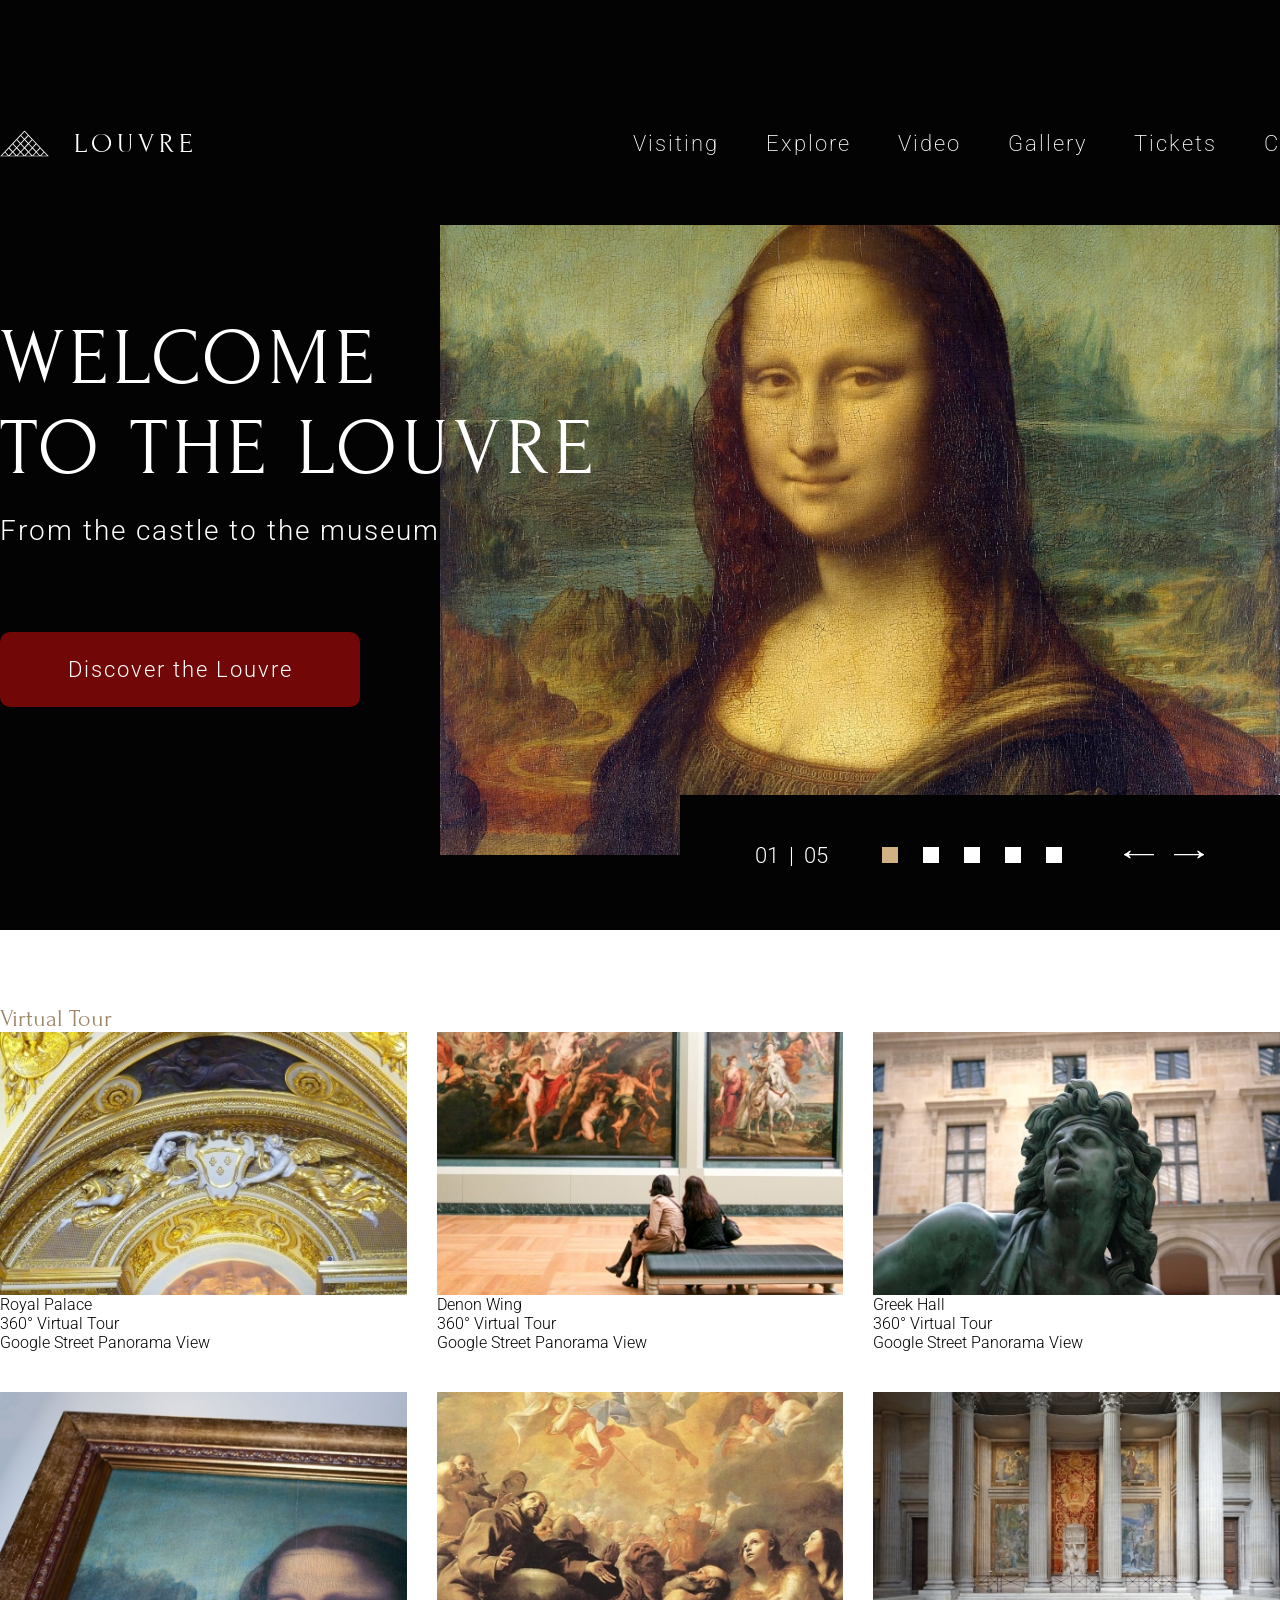
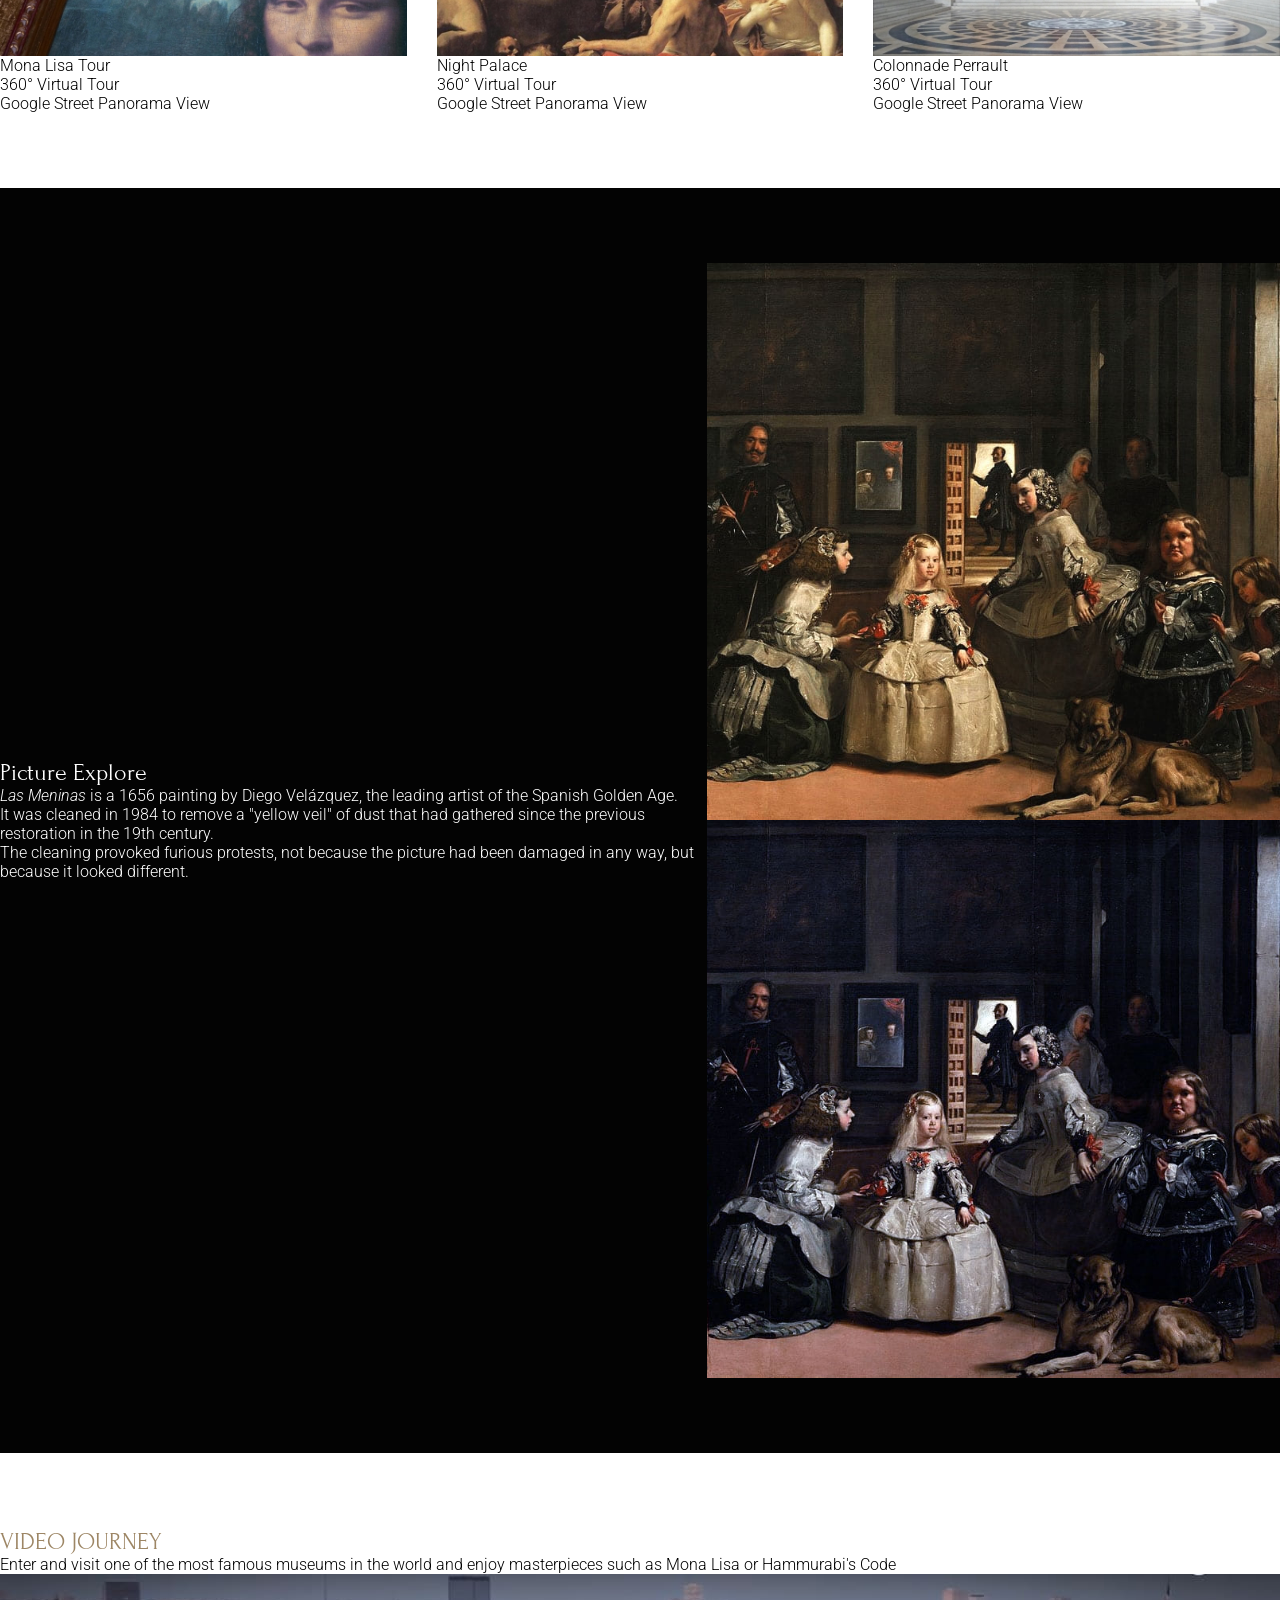
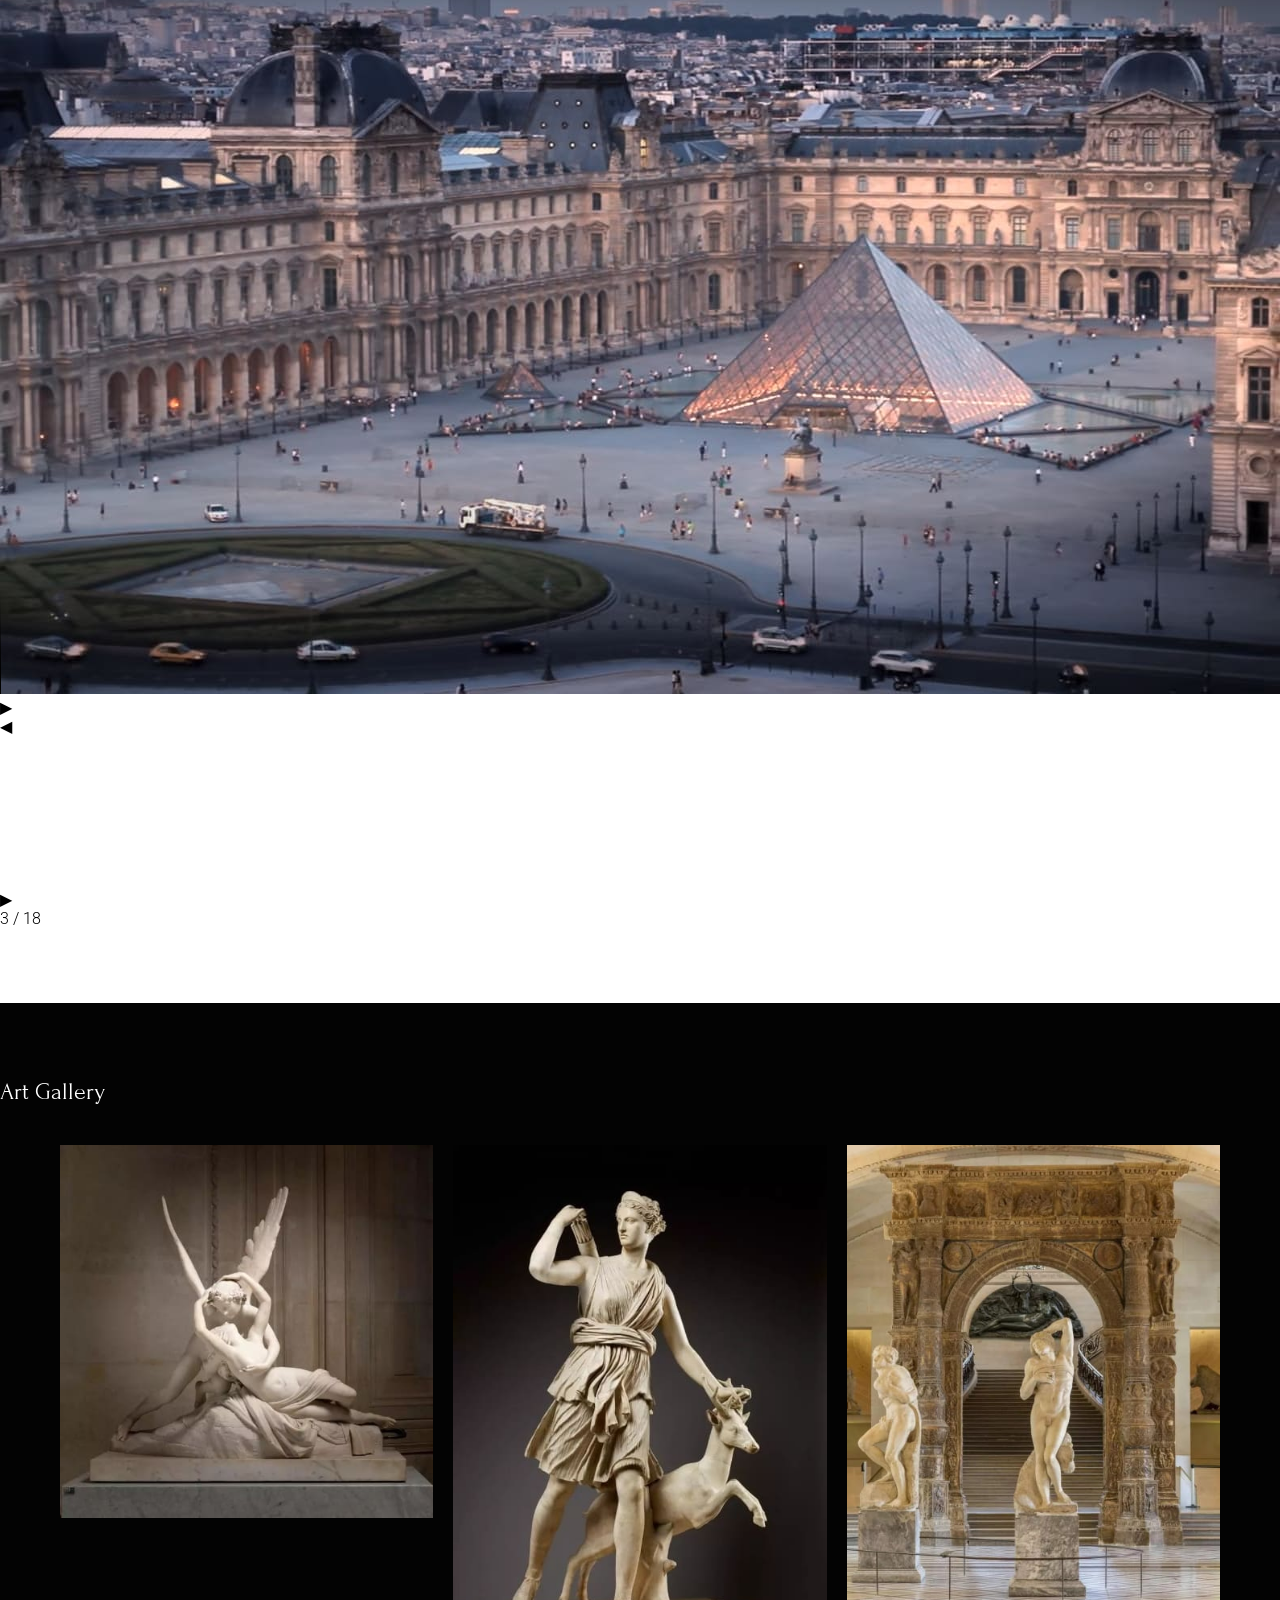
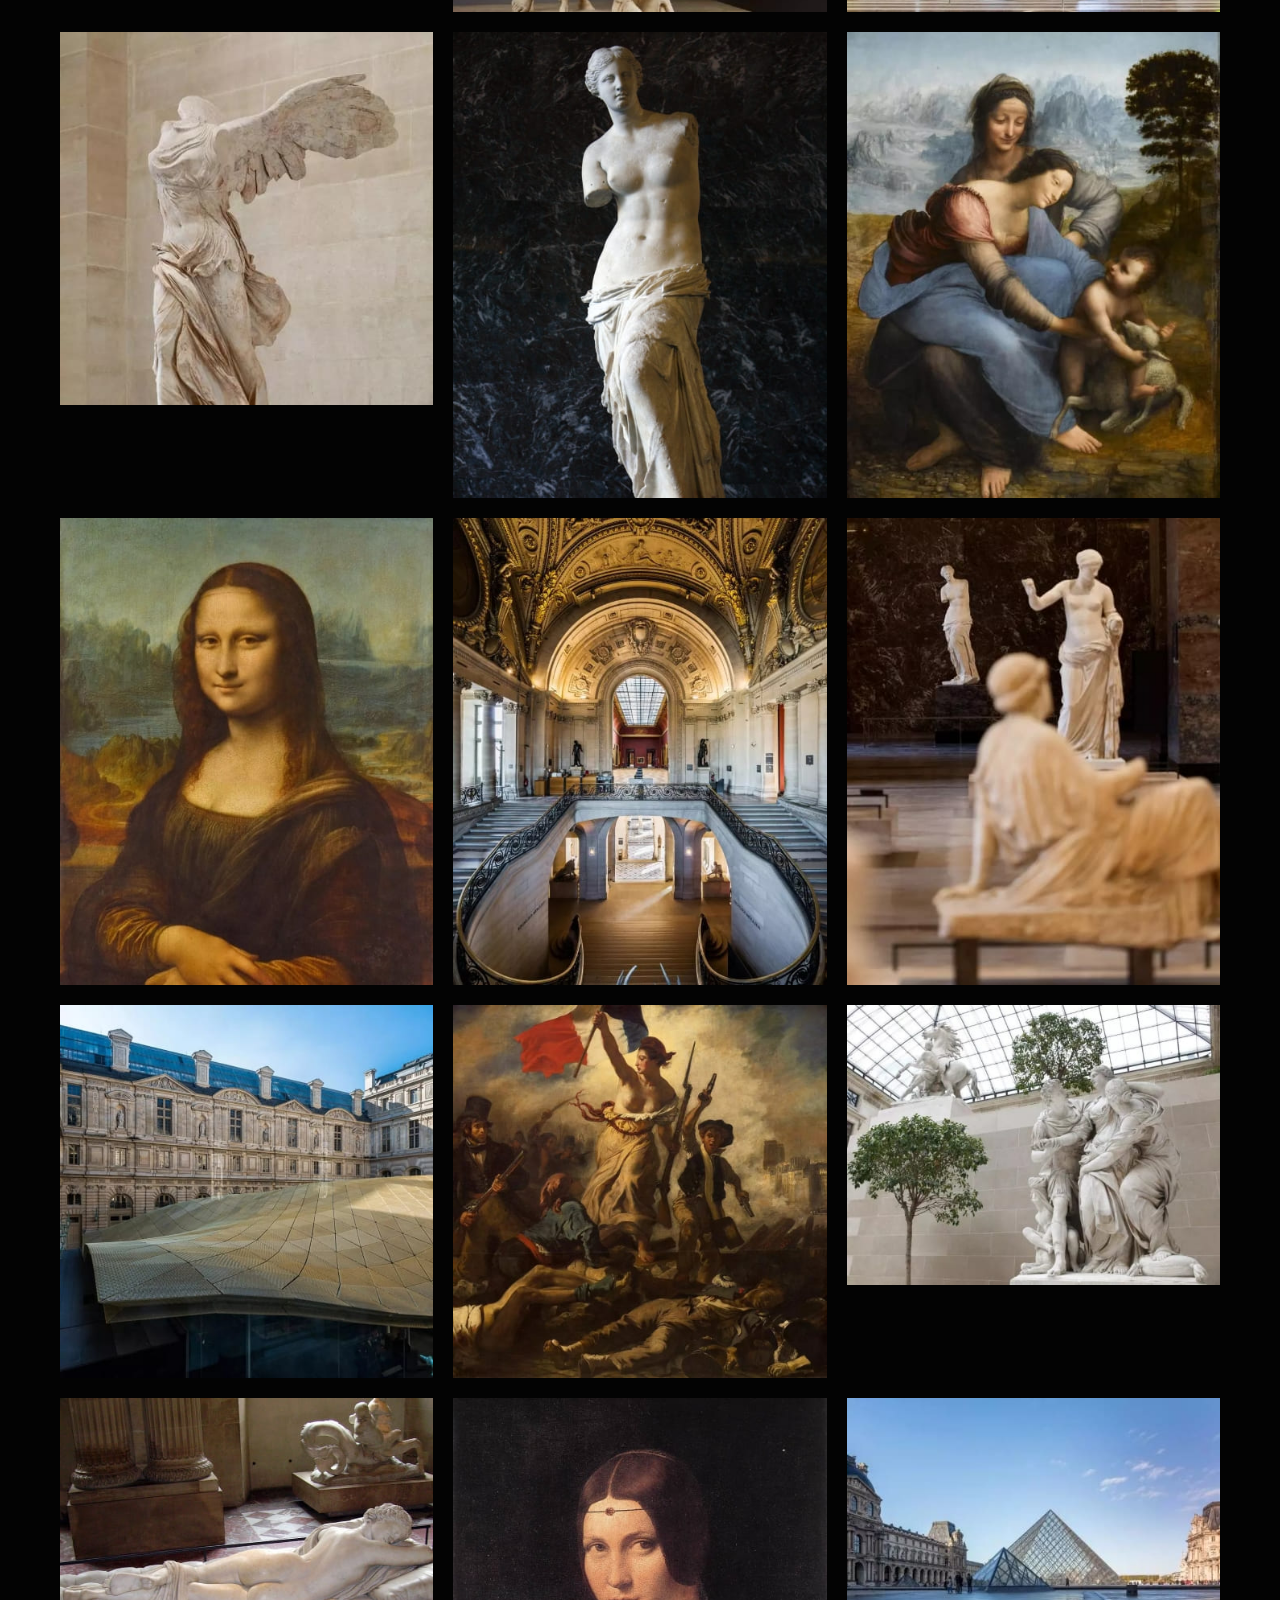
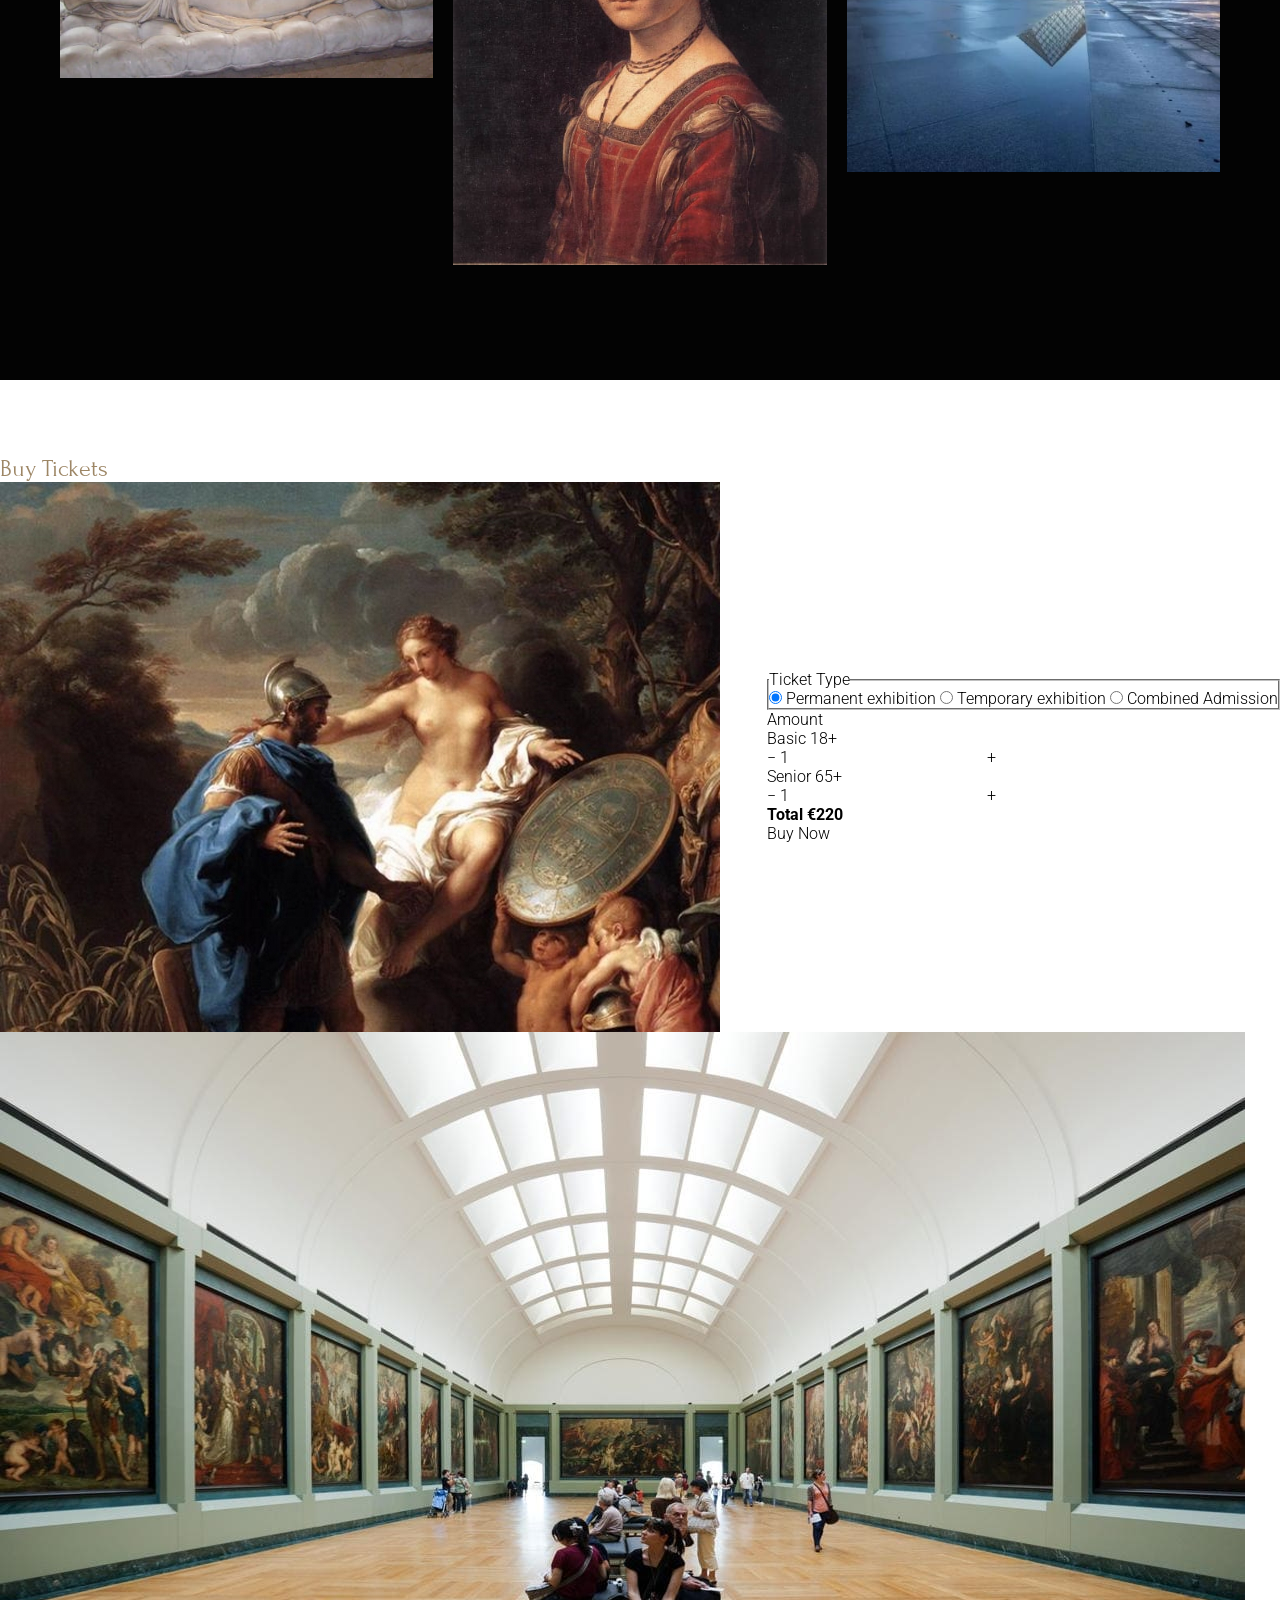
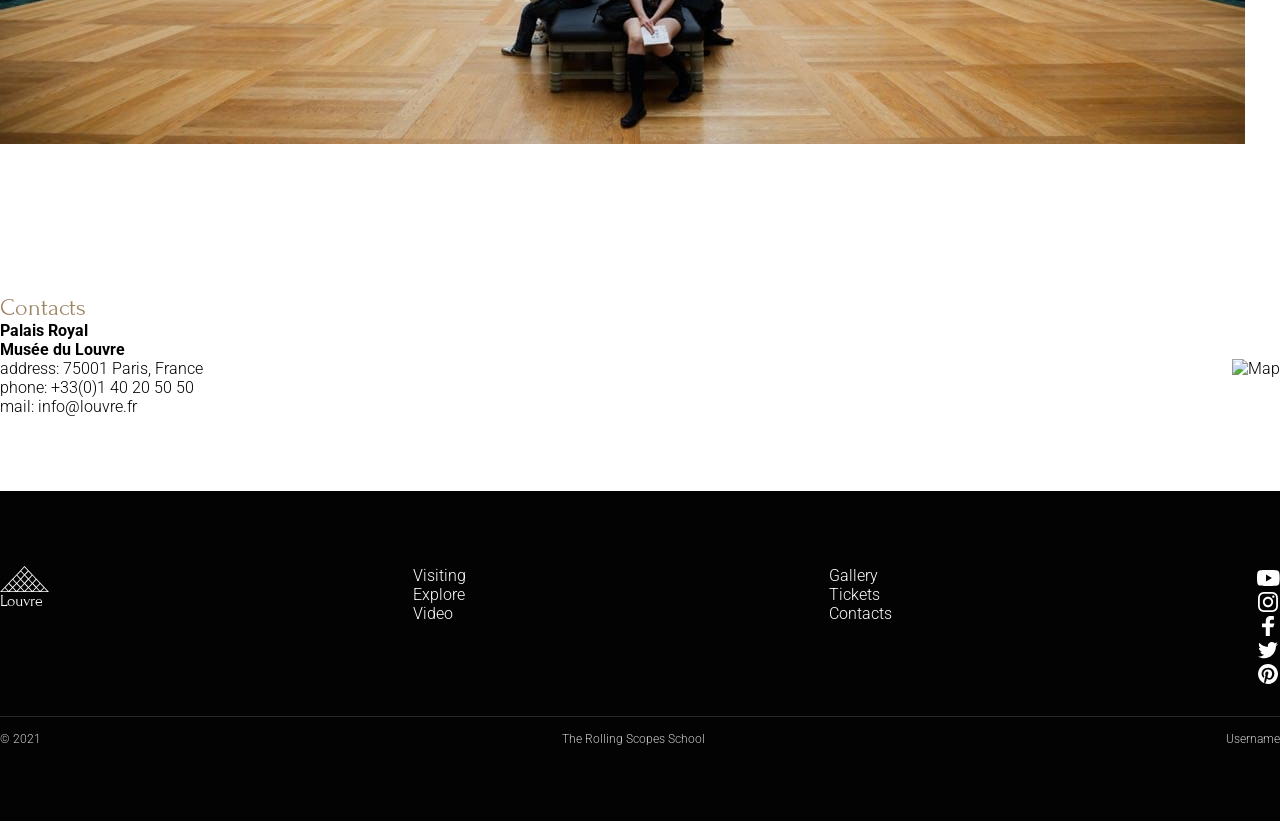
==== museum/index.html @ f1305a59 "feat: add perfect pixel improvement header and hero" ====
<!DOCTYPE html>
<html lang="en">

<head>
    <meta charset="UTF-8">
    <meta name="viewport" content="width=device-width, initial-scale=1.0">
    <title>Museum</title>
    <link rel="stylesheet" href="css/style.css">
    <link rel="icon" href="assets/img/favicon.ico">
    <link rel="preconnect" href="https://fonts.googleapis.com">
    <link rel="preconnect" href="https://fonts.gstatic.com" crossorigin>
    <link
        href="https://fonts.googleapis.com/css2?family=Forum&family=Roboto:ital,wght@0,100..900;1,100..900&display=swap"
        rel="stylesheet">
    <script src="index.js" defer></script>
</head>

<body>
    <header class="section header section--dark">
        <div class="container header__container">
            <a class="header__logo" href="#">
                <img src="assets/svg/Frame.svg" alt="Louvre logo" class="header__logo-svg">
                <h2 class="header__logo-title">Louvre</h2>
            </a>

            <nav class="header__nav">
                <ul class="header__nav-list">
                    <li class="header__nav-item">
                        <a href="#virtual-tour" class="header__nav-link">Visiting</a>
                    </li>
                    <li class="header__nav-item">
                        <a href="#picture-explore" class="header__nav-link">Explore</a>
                    </li>
                    <li class="header__nav-item">
                        <a href="#video-journey" class="header__nav-link">Video</a>
                    </li>
                    <li class="header__nav-item">
                        <a href="#art-gallery" class="header__nav-link">Gallery</a>
                    </li>
                    <li class="header__nav-item">
                        <a href="#buy-tickets" class="header__nav-link">Tickets</a>
                    </li>
                    <li class="header__nav-item">
                        <a href="#contacts" class="header__nav-link">Contacts</a>
                    </li>
                </ul>
            </nav>
        </div>
    </header>

    <main class="main">

        <!-- HERO -->
        <section class="section hero section--dark" id="hero">
            <div class="container hero__container">
                <div class="hero__right">
                    <h1 class="hero__right__title">Welcome <br> to the louvre</h1>
                    <p class="hero__right__subtitle">From the castle to the museum</p>
                    <a href="https://www.google.com/maps/@48.8618159,2.3366818..." class="hero__right__button"
                        target="_blank" rel="noopener noreferrer">
                        Discover the Louvre
                    </a>
                </div>

                <div class="hero__slider">
                    <div class="slider__track">
                        <img src="assets/img/welcome-slider/1.jpg" alt="slide 1" class="slide slide--active">
                        <img src="assets/img/welcome-slider/2.jpg" alt="slide 2" class="slide">
                        <img src="assets/img/welcome-slider/3.jpg" alt="slide 3" class="slide">
                        <img src="assets/img/welcome-slider/4.jpg" alt="slide 4" class="slide">
                        <img src="assets/img/welcome-slider/5.jpg" alt="slide 5" class="slide">
                    </div>

                    <div class="slider__pagination">
                        <div class="slider__pagination__counter">
                            <span class="slider__pagination__current">01</span>
                            <span class="slider__pagination__divider">|</span>
                            <span class="slider__pagination__total">05</span>
                        </div>

                        <div class="slider__pagination__dots">
                            <div class="slider__pagination__dot slider__pagination__dot--active"></div>
                            <div class="slider__pagination__dot"></div>
                            <div class="slider__pagination__dot"></div>
                            <div class="slider__pagination__dot"></div>
                            <div class="slider__pagination__dot"></div>
                        </div>

                        <div class="slider__pagination__arrows">
                            <button class="slider__pagination__arrow slider__pagination__arrow--prev">
                                <svg xmlns="http://www.w3.org/2000/svg" width="80" height="8" viewBox="0 0 80 8"
                                    fill="none">
                                    <path
                                        d="M5.72254 8C3.90173 6.31339 1.99422 5.08262 0 4.30769V3.69231C1.99422 2.89459 3.90173 1.66382 5.72254 0H7.23988C6.37283 1.4359 5.53468 2.52991 4.72543 3.28205H30V4.71795H4.72543C5.53468 5.47009 6.37283 6.5641 7.23988 8H5.72254Z"
                                        fill="currentColor" />
                                </svg>
                            </button>
                            <button class="slider__pagination__arrow slider__pagination__arrow--next">
                                <svg xmlns="http://www.w3.org/2000/svg" width="80" height="8" viewBox="0 0 80 8"
                                    fill="none">
                                    <path
                                        d="M74.2775 1.97284e-06C76.0983 1.68661 78.0058 2.91738 80 3.69231L80 4.30769C78.0058 5.10541 76.0983 6.33618 74.2775 8L72.7601 8C73.6272 6.5641 74.4653 5.47009 75.2746 4.71795L50 4.71795L50 3.28205L75.2746 3.28205C74.4653 2.52992 73.6272 1.4359 72.7601 1.86378e-06L74.2775 1.97284e-06Z"
                                        fill="currentColor" />
                                </svg>
                            </button>
                        </div>
                    </div>
                </div>
            </div>
        </section>


        <!-- VIRTUAL TOUR -->
        <section class="section virtual-tour" id="virtual-tour">
            <div class="container virtual-tour__container">
                <h2 class="virtual-tour__title">Virtual Tour</h2>
                <div class="virtual-tour__grid">

                    <a href="https://www.google.com/maps/@48.8606882,2.3356791,3a,90y,328.36h,87.55t/data=!3m7!1e1!3m5!1sAF1QipMZ9YgnArbwEIbTDANeSQYFu9gNqpW_2Sv8FBvY!2e10!3e12!7i4352!8i1815"
                        class="virtual-tour__link" target="_blank" rel="noopener noreferrer">
                        <div class="virtual-tour__item">
                            <img src="assets/img/virtual-tour/Royal-Palace.jpg" alt="Royal Palace"
                                class="virtual-tour__image" />
                            <p class="virtual-tour__caption">Royal Palace</p>
                            <span class="virtual-tour__underline"></span>
                            <p class="virtual-tour__type">360° Virtual Tour</p>
                            <p class="virtual-tour__source">Google Street Panorama View</p>
                        </div>
                    </a>

                    <a href="https://www.google.com/maps/@48.8563254,2.3352706,3a,75y,90t/data=!3m7!1e1!3m5!1sAF1QipNRj_CwP4coDMYdCHj6qHeBeJpI2VxU5BUsOX4F!2e10!3e12!7i11000!8i5500"
                        class="virtual-tour__link" target="_blank" rel="noopener noreferrer">
                        <div class="virtual-tour__item">
                            <img src="assets/img/virtual-tour/Denon-Wing.jpg" alt="Denon Wing"
                                class="virtual-tour__image" />
                            <p class="virtual-tour__caption">Denon Wing</p>
                            <span class="virtual-tour__underline"></span>
                            <p class="virtual-tour__type">360° Virtual Tour</p>
                            <p class="virtual-tour__source">Google Street Panorama View</p>
                        </div>
                    </a>

                    <a href="https://www.google.com/maps/@48.860183,2.3356156,3a,90y,177.69h,95.61t/data=!3m7!1e1!3m5!1sAF1QipP7uFZnTITRe-7AEVAgHAfqiCL-03gvBHcYWgF3!2e10!3e12!7i5472!8i2736"
                        class="virtual-tour__link" target="_blank" rel="noopener noreferrer">
                        <div class="virtual-tour__item">
                            <img src="assets/img/virtual-tour/Greek-hall.jpg" alt="Greek Hall"
                                class="virtual-tour__image" />
                            <p class="virtual-tour__caption">Greek Hall</p>
                            <span class="virtual-tour__underline"></span>
                            <p class="virtual-tour__type">360° Virtual Tour</p>
                            <p class="virtual-tour__source">Google Street Panorama View</p>
                        </div>
                    </a>

                    <a href="https://www.google.com/maps/@48.8598788,2.3355157,3a,82.2y,7.53h,94t/data=!3m7!1e1!3m5!1sAF1QipO1wkUUbyzpPjj-OR0mR5etZJT-xl-40XK8rDQ3!2e10!3e12!7i10240!8i5120"
                        class="virtual-tour__link" target="_blank" rel="noopener noreferrer">
                        <div class="virtual-tour__item">
                            <img src="assets/img/virtual-tour/Mona-Lisa-tour.jpg" alt="Mona Lisa Tour"
                                class="virtual-tour__image" />
                            <p class="virtual-tour__caption">Mona Lisa Tour</p>
                            <span class="virtual-tour__underline"></span>
                            <p class="virtual-tour__type">360° Virtual Tour</p>
                            <p class="virtual-tour__source">Google Street Panorama View</p>
                        </div>
                    </a>

                    <a href="https://www.google.com/maps/@48.8563254,2.3352706,3a,90y,21.26h,79.91t/data=!3m7!1e1!3m5!1sAF1QipPpGAowYatVyk3MMGnZAaQkYm2EUk-Dlca06SS5!2e10!3e12!7i11304!8i5652"
                        class="virtual-tour__link" target="_blank" rel="noopener noreferrer">
                        <div class="virtual-tour__item">
                            <img src="assets/img/virtual-tour/Night-Palace.jpg" alt="Night Palace"
                                class="virtual-tour__image" />
                            <p class="virtual-tour__caption">Night Palace</p>
                            <span class="virtual-tour__underline"></span>
                            <p class="virtual-tour__type">360° Virtual Tour</p>
                            <p class="virtual-tour__source">Google Street Panorama View</p>
                        </div>
                    </a>

                    <a href="https://www.google.com/maps/@48.8606882,2.3356791,3a,90y,328.36h,87.55t/data=!3m7!1e1!3m5!1sAF1QipMZ9YgnArbwEIbTDANeSQYFu9gNqpW_2Sv8FBvY!2e10!3e12!7i4352!8i1815"
                        class="virtual-tour__link" target="_blank" rel="noopener noreferrer">
                        <div class="virtual-tour__item">
                            <img src="assets/img/virtual-tour/Colonnade-Perrault.jpg" alt="Colonnade Perrault"
                                class="virtual-tour__image" />
                            <p class="virtual-tour__caption">Colonnade Perrault</p>
                            <span class="virtual-tour__underline"></span>
                            <p class="virtual-tour__type">360° Virtual Tour</p>
                            <p class="virtual-tour__source">Google Street Panorama View</p>
                        </div>
                    </a>

                </div>
            </div>
        </section>



        <!-- PICTURE EXPLORE -->
        <section class="section picture-explore section--dark" id="picture-explore">
            <div class="container picture-explore__container">
                <div class="picture-explore__content">
                    <h2 class="picture-explore__title">Picture Explore</h2>
                    <p class="picture-explore__text">
                        <em>Las Meninas</em> is a 1656 painting by Diego Velázquez, the leading artist of the Spanish
                        Golden
                        Age.
                    </p>
                    <p class="picture-explore__text">
                        It was cleaned in 1984 to remove a
                        <span class="picture-explore__highlight">"yellow veil"</span>
                        of dust that had gathered since the previous restoration in the 19th century.
                    </p>
                    <p class="picture-explore__text">
                        The cleaning provoked furious protests, not because the picture had been damaged in any way, but
                        because it looked different.
                    </p>
                </div>

                <div class="picture-explore__compare">
                    <div class="picture-explore__compare-container">
                        <img src="assets/img/explore-slider/before.jpg" alt="Before Restoration"
                            class="picture-explore__image">
                        <div class="picture-explore__overlay">
                            <img src="assets/img/explore-slider/after.jpg" alt="After Restoration"
                                class="picture-explore__image">
                        </div>
                        <div class="picture-explore__slider" id="slider"></div>
                    </div>
                </div>
            </div>
        </section>



        <!-- VIDEO JOURNEY -->
        <section class="section video-journey" id="video-journey">
            <div class="container">
                <div class="video-journey__header">
                    <h2 class="video-journey__title">VIDEO JOURNEY</h2>
                    <p class="video-journey__description">
                        Enter and visit one of the most famous museums in the world and enjoy masterpieces such as Mona
                        Lisa or Hammurabi's Code
                    </p>
                </div>

                <!-- big video -->
                <div class="video-journey__main-video">
                    <video class="video-journey__video" controls poster="assets/video/poster0.jpg">
                        <source src="assets/video/video0.mp4" type="video/mp4" />
                        Your browser does not support the video tag.
                    </video>
                    <button class="video-journey__play-button" aria-label="Play video">
                        ▶
                    </button>
                </div>

                <!-- slider YouTube-video -->
                <div class="video-journey__slider">
                    <button class="video-journey__arrow video-journey__arrow--prev"
                        aria-label="Previous video">&#9664;</button>

                    <ul class="video-journey__thumbnails">
                        <li class="video-journey__thumbnail active">
                            <iframe class="video-journey__iframe" src="https://www.youtube.com/embed/VIDEO_ID_1"
                                title="Video 1" frameborder="0"
                                allow="accelerometer; autoplay; clipboard-write; encrypted-media; gyroscope; picture-in-picture"
                                allowfullscreen>
                            </iframe>
                        </li>
                        <li class="video-journey__thumbnail">
                            <iframe class="video-journey__iframe" src="https://www.youtube.com/embed/VIDEO_ID_2"
                                title="Video 2" frameborder="0"
                                allow="accelerometer; autoplay; clipboard-write; encrypted-media; gyroscope; picture-in-picture"
                                allowfullscreen>
                            </iframe>
                        </li>
                        <li class="video-journey__thumbnail">
                            <iframe class="video-journey__iframe" src="https://www.youtube.com/embed/VIDEO_ID_3"
                                title="Video 3" frameborder="0"
                                allow="accelerometer; autoplay; clipboard-write; encrypted-media; gyroscope; picture-in-picture"
                                allowfullscreen>
                            </iframe>
                        </li>
                        <li class="video-journey__thumbnail">
                            <iframe class="video-journey__iframe" src="https://www.youtube.com/embed/VIDEO_ID_4"
                                title="Video 4" frameborder="0"
                                allow="accelerometer; autoplay; clipboard-write; encrypted-media; gyroscope; picture-in-picture"
                                allowfullscreen>
                            </iframe>
                        </li>
                    </ul>

                    <button class="video-journey__arrow video-journey__arrow--next"
                        aria-label="Next video">&#9654;</button>
                </div>

                <div class="video-journey__pagination">
                    <span class="video-journey__page-current">3</span> / <span
                        class="video-journey__page-total">18</span>
                </div>
            </div>
        </section>


        <!-- ART GALLERY -->
        <section class="section gallery section--dark" id="art-gallery">
            <div class="container">
                <h2 class="art-gallery__title">Art Gallery</h2>

                <div class="art-gallery__slider-wrapper">
                    <div class="art-gallery__grid">
                        <img src="assets/img/galery/galery1.jpg" alt="Art 1" class="art-gallery__image" />
                        <img src="assets/img/galery/galery2.jpg" alt="Art 2" class="art-gallery__image" />
                        <img src="assets/img/galery/galery3.jpg" alt="Art 3" class="art-gallery__image" />
                        <img src="assets/img/galery/galery4.jpg" alt="Art 4" class="art-gallery__image" />
                        <img src="assets/img/galery/galery5.jpg" alt="Art 5" class="art-gallery__image" />
                        <img src="assets/img/galery/galery6.jpg" alt="Art 6" class="art-gallery__image" />
                        <img src="assets/img/galery/galery7.jpg" alt="Art 7" class="art-gallery__image" />
                        <img src="assets/img/galery/galery8.jpg" alt="Art 8" class="art-gallery__image" />
                        <img src="assets/img/galery/galery9.jpg" alt="Art 9" class="art-gallery__image" />
                        <img src="assets/img/galery/galery10.jpg" alt="Art 10" class="art-gallery__image" />
                        <img src="assets/img/galery/galery11.jpg" alt="Art 11" class="art-gallery__image" />
                        <img src="assets/img/galery/galery12.jpg" alt="Art 12" class="art-gallery__image" />
                        <img src="assets/img/galery/galery13.jpg" alt="Art 13" class="art-gallery__image" />
                        <img src="assets/img/galery/galery14.jpg" alt="Art 14" class="art-gallery__image" />
                        <img src="assets/img/galery/galery15.jpg" alt="Art 15" class="art-gallery__image" />
                    </div>
                </div>
            </div>
        </section>


        <!-- BUY TICKETS -->
        <section class="section tickets" id="buy-tickets">
            <div class="container">
                <h2 class="tickets__title">Buy Tickets</h2>
                <div class="tickets__content">
                    <!-- right picture -->
                    <div class="tickets__image-wrapper">
                        <img src="assets/img/ticket.jpg" alt="Museum painting" class="tickets__image" />
                    </div>

                    <!-- ticket buy form -->
                    <form class="tickets__form">
                        <fieldset class="tickets__fieldset">
                            <legend class="tickets__fieldset-title">Ticket Type</legend>
                            <label class="tickets__radio-label">
                                <input type="radio" name="ticket-type" value="permanent" checked />
                                Permanent exhibition
                            </label>
                            <label class="tickets__radio-label">
                                <input type="radio" name="ticket-type" value="temporary" />
                                Temporary exhibition
                            </label>
                            <label class="tickets__radio-label">
                                <input type="radio" name="ticket-type" value="combined" />
                                Combined Admission
                            </label>
                        </fieldset>

                        <div class="tickets__form-group">
                            <span class="tickets__label-title">Amount</span>
                            <div class="tickets__amount-inputs">
                                <div class="tickets__amount-group">
                                    <label class="tickets__amount-label">Basic 18+</label>
                                    <div class="tickets__counter">
                                        <button type="button" class="tickets__counter-btn"
                                            aria-label="Decrease">−</button>
                                        <input type="number" class="tickets__input" min="0" value="1" />
                                        <button type="button" class="tickets__counter-btn"
                                            aria-label="Increase">+</button>
                                    </div>
                                </div>
                                <div class="tickets__amount-group">
                                    <label class="tickets__amount-label">Senior 65+</label>
                                    <div class="tickets__counter">
                                        <button type="button" class="tickets__counter-btn"
                                            aria-label="Decrease">−</button>
                                        <input type="number" class="tickets__input" min="0" value="1" />
                                        <button type="button" class="tickets__counter-btn"
                                            aria-label="Increase">+</button>
                                    </div>
                                </div>
                            </div>
                        </div>

                        <p class="tickets__total"><strong>Total €220</strong></p>

                        <button type="submit" class="tickets__submit">Buy Now</button>
                    </form>
                </div>

                <!-- picture gallery hall -->
                <div class="tickets__gallery-hall">
                    <img src="assets/img/parallax.jpg" alt="Gallery corridor" class="tickets__corridor-image" />
                </div>
            </div>
        </section>


        <!-- CONTACTS -->
        <section class="section contacts" id="contacts">
            <div class="container">
                <h2 class="contacts__title">Contacts</h2>

                <div class="contacts__content">
                    <div class="contacts__info">
                        <p class="contacts__text">
                            <strong>Palais Royal<br />
                                Musée du Louvre</strong><br />
                            address: 75001 Paris, France<br />
                            phone: +33(0)1 40 20 50 50<br />
                            mail: <a href="mailto:info@louvre.fr" class="contacts__email">info@louvre.fr</a>
                        </p>
                    </div>

                    <div class="contacts__map-wrapper">
                        <img src="assets/img/map.jpg" alt="Map" class="contacts__map" />
                    </div>
                </div>
            </div>
        </section>

    </main>

    <!-- FOOTER -->
    <footer class="section footer section--dark">
        <div class="container">
            <div class="footer__top">

                <!-- logo -->
                <a class="footer__logo" href="#hero">
                    <img src="assets/svg/Frame.svg" alt="Louvre logo" class="header__logo-svg">
                    <h4 class="footer__logo-title">Louvre</h4>
                </a>
                <nav class="footer__nav-one">
                    <!-- Left: 1 navigation column -->
                    <ul class="footer__menu">
                        <li class="footer__item"><a href="#virtual-tour" class="footer__link">Visiting</a></li>
                        <li class="footer__item"><a href="#picture-explore" class="footer__link">Explore</a></li>
                        <li class="footer__item"><a href="#video-journey" class="footer__link">Video</a></li>
                    </ul>
                </nav>

                <!-- Center: 2 navigation column-->
                <nav class="footer__nav-two">
                    <ul class="footer__menu">
                        <li class="footer__item"><a href="#art-gallery" class="footer__link">Gallery</a></li>
                        <li class="footer__item"><a href="#buy-tickets" class="footer__link">Tickets</a></li>
                        <li class="footer__item"><a href="#contacts" class="footer__link">Contacts</a></li>
                    </ul>
                </nav>

                <!-- Right: social media icons -->
                <div class="footer__social-media-icons">
                    <ul>
                        <li><a href="#" class="footer__social" aria-label="YouTube"><img src="assets/svg/Youtube.svg"
                                    alt="YouTube" /></a></li>
                        <li><a href="#" class="footer__social" aria-label="Instagram"><img
                                    src="assets/svg/Instagram.svg" alt="Instagram" /></a></li>
                        <li><a href="#" class="footer__social" aria-label="Facebook"><img src="assets/svg/Facebook.svg"
                                    alt="Facebook" /></a></li>
                        <li><a href="#" class="footer__social" aria-label="Twitter"><img src="assets/svg/Twitter.svg"
                                    alt="Twitter" /></a></li>
                        <li><a href="#" class="footer__social" aria-label="Pinterest"><img
                                    src="assets/svg/Pinterest.svg" alt="Pinterest" /></a></li>
                    </ul>
                </div>
            </div>

            <!-- Bottom line rsschool -->
            <div class="footer__bottom">
                <p class="footer__copy">&copy; 2021</p>
                <p class="footer__school">The Rolling Scopes School</p>
                <p class="footer__username">Username</p>
            </div>
        </div>
    </footer>


</body>

</html>
---- museum/css/style.css ----
*,
*::before,
*::after {
  margin: 0;
  padding: 0;
  box-sizing: border-box;
}

ul,
ol {
  list-style: none;
}

a {
  text-decoration: none;
  color: inherit;
}

button,
input,
textarea,
select {
  font: inherit;
  background: none;
  border: none;
  outline: none;
}

html {
  scroll-behavior: smooth;
  width: 100%;
}

body {
  width: 100%;
  font-family: "Roboto", sans-serif;
  font-style: normal;
  line-height: normal;
  letter-spacing: normal;
  font-weight: 300;
}

h1,
h2,
h3,
h4,
h5,
h6 {
  font-weight: 400;
  font-family: "Forum", serif;
  color: #9D8665;
}

.section--dark h1,
.section--dark h2,
.section--dark h3,
.section--dark h4,
.section--dark h5,
.section--dark h6 {
  color: #FFF;
}

.section {
  padding-top: 75px;
  padding-bottom: 75px;
}

.section--dark {
  background: #030303;
  color: #FFF;
}

.container {
  max-width: 1440px;
  margin: 0 auto;
  width: 100%;
}

img {
  max-width: 100%;
  display: block;
  height: auto;
}

.header {
  max-height: 150px;
  height: auto;
  top: 0;
  width: 100%;
  z-index: 1000;
}
.header__container {
  display: flex;
  gap: 490px;
  align-items: center;
  padding-top: 40px;
}

.header__logo {
  display: flex;
  gap: 25px;
}
.header__logo-title {
  font-weight: 400;
  font-size: 28px;
  text-transform: uppercase;
  letter-spacing: 5px;
}

.header__nav {
  max-width: 720px;
}
.header__nav-list {
  display: flex;
  justify-content: center;
  align-items: center;
  gap: 15px;
}
.header__nav-item {
  padding: 1rem;
  font-weight: 200;
  font-size: 22px;
  letter-spacing: 2px;
  position: relative;
}
.header__nav-item.active::after {
  content: "";
  position: absolute;
  bottom: -4px;
  left: 0;
  width: 100%;
  height: 2px;
  background: white;
}

.burger {
  display: none;
  flex-direction: column;
  gap: 5px;
  background: none;
  border: none;
  cursor: pointer;
}

.burger span {
  width: 25px;
  height: 3px;
  background: white;
}

@media (max-width: 768px) {
  .nav {
    position: absolute;
    top: 100%;
    right: 0;
    background: #000;
    width: 200px;
    display: none;
    flex-direction: column;
  }
  .nav.open {
    display: flex;
  }
  .nav__list {
    flex-direction: column;
    padding: 20px;
    gap: 15px;
  }
  .burger {
    display: flex;
  }
}
.hero__container {
  display: flex;
  width: 100%;
  align-items: center;
}

.hero__right {
  position: relative;
  z-index: 10;
  display: flex;
  flex-direction: column;
  gap: 30px;
}
.hero__right .hero__right__title {
  white-space: nowrap;
  position: absolute;
  top: -60px;
  font-size: 80px;
  line-height: 90px;
  letter-spacing: 5px;
  text-transform: uppercase;
}
.hero__right .hero__right__subtitle {
  white-space: nowrap;
  margin-top: 140px;
  font-size: 28px;
  letter-spacing: 2px;
}
.hero__right .hero__right__button {
  margin-top: 55px;
  text-align: center;
  font-size: 22px;
  letter-spacing: 2px;
  padding: 25px 40px;
  max-width: 360px;
  width: auto;
  border-radius: 10px;
  cursor: pointer;
  transition: background 0.3s ease;
  white-space: nowrap;
  background-color: #710707;
}
.hero__right .hero__right__button:hover {
  background-color: #5a0909;
}

.hero__slider {
  position: relative;
  width: 100%;
  height: auto;
  max-width: 1000px;
}

.slider__track {
  display: flex;
  transition: transform 0.3s ease-in-out;
}
.slider__track .slide img {
  object-fit: cover;
  width: 100%;
}
.slider__track .slide {
  display: none;
}
.slider__track .slide--active {
  display: block;
}

.slider__pagination {
  z-index: 100;
  display: flex;
  align-items: center;
  gap: 9%;
  position: absolute;
  right: 0%;
  bottom: 0%;
  transform: translateY(50%);
  background: #030303;
  width: 600px;
  height: 120px;
}

.slider__pagination__counter {
  margin-left: 75px;
  font-size: 22px;
  display: flex;
  gap: 10px;
}

.slider__pagination__dots {
  display: flex;
  justify-content: center;
  gap: 25px;
}
.slider__pagination__dots .slider__pagination__dot {
  width: 16px;
  height: 16px;
  background-color: #fff;
  cursor: pointer;
}
.slider__pagination__dots .slider__pagination__dot--active {
  width: 16px;
  height: 16px;
  background-color: #D2B183;
}

.slider__pagination__arrows {
  display: flex;
  justify-content: space-around;
  gap: 3px;
  position: relative;
  left: 8%;
}
.slider__pagination__arrows .slider__pagination__arrow {
  position: absolute;
  bottom: 0%;
  transform: translateX(0%);
  transform: translateY(40%);
  color: white;
  background: transparent;
  border: none;
  cursor: pointer;
  transition: color 0.3s ease;
}
.slider__pagination__arrows .slider__pagination__arrow:hover {
  color: #D2B183;
}

.virtual-tour__grid {
  display: grid;
  grid-template-columns: repeat(3, 1fr);
  gap: 40px 30px;
}

.picture-explore__container {
  display: flex;
  justify-content: space-between;
  align-items: center;
}

.video-journey__thumbnails {
  display: grid;
  grid-template-columns: repeat(auto-fit, minmax(300px, 1fr));
  gap: 1rem;
  justify-content: center;
}

.art-gallery__grid {
  display: grid;
  grid-template-columns: repeat(3, 1fr);
  gap: 20px;
  max-width: 1200px;
  margin: 0 auto;
  padding: 40px 20px;
}

.art-gallery__image {
  width: 100%;
  object-fit: cover;
}

.tickets__content {
  display: flex;
  justify-content: space-between;
  align-items: center;
}

.contacts__content {
  display: flex;
  justify-content: space-between;
  align-items: center;
}

.footer__top {
  display: flex;
  justify-content: space-between;
  flex-wrap: wrap;
  align-items: flex-start;
  gap: 20px;
  margin-bottom: 30px;
}

.footer__nav-one {
  display: flex;
  flex-direction: column;
  gap: 8px;
}

.footer__bottom {
  display: flex;
  justify-content: space-between;
  flex-wrap: wrap;
  border-top: 1px solid #333;
  padding-top: 15px;
  font-size: 12px;
  opacity: 0.8;
}

/*# sourceMappingURL=style.css.map */
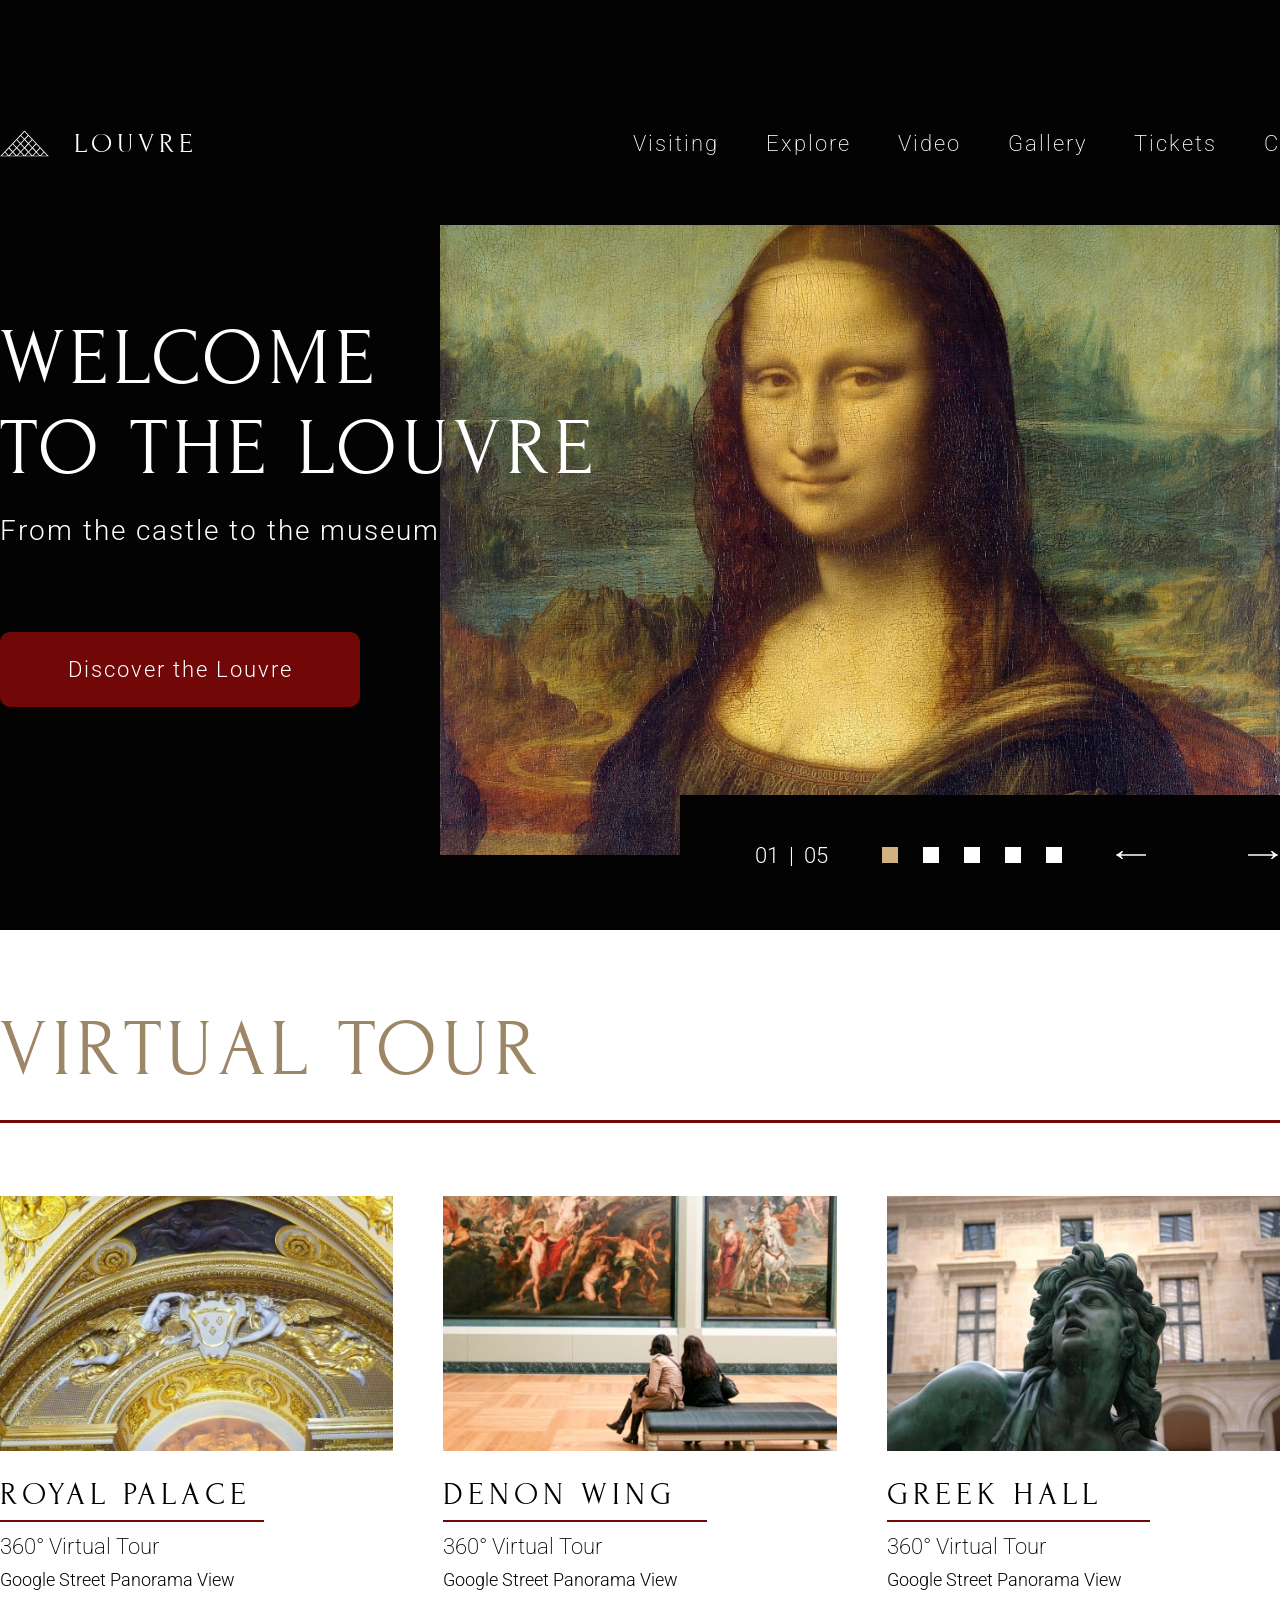
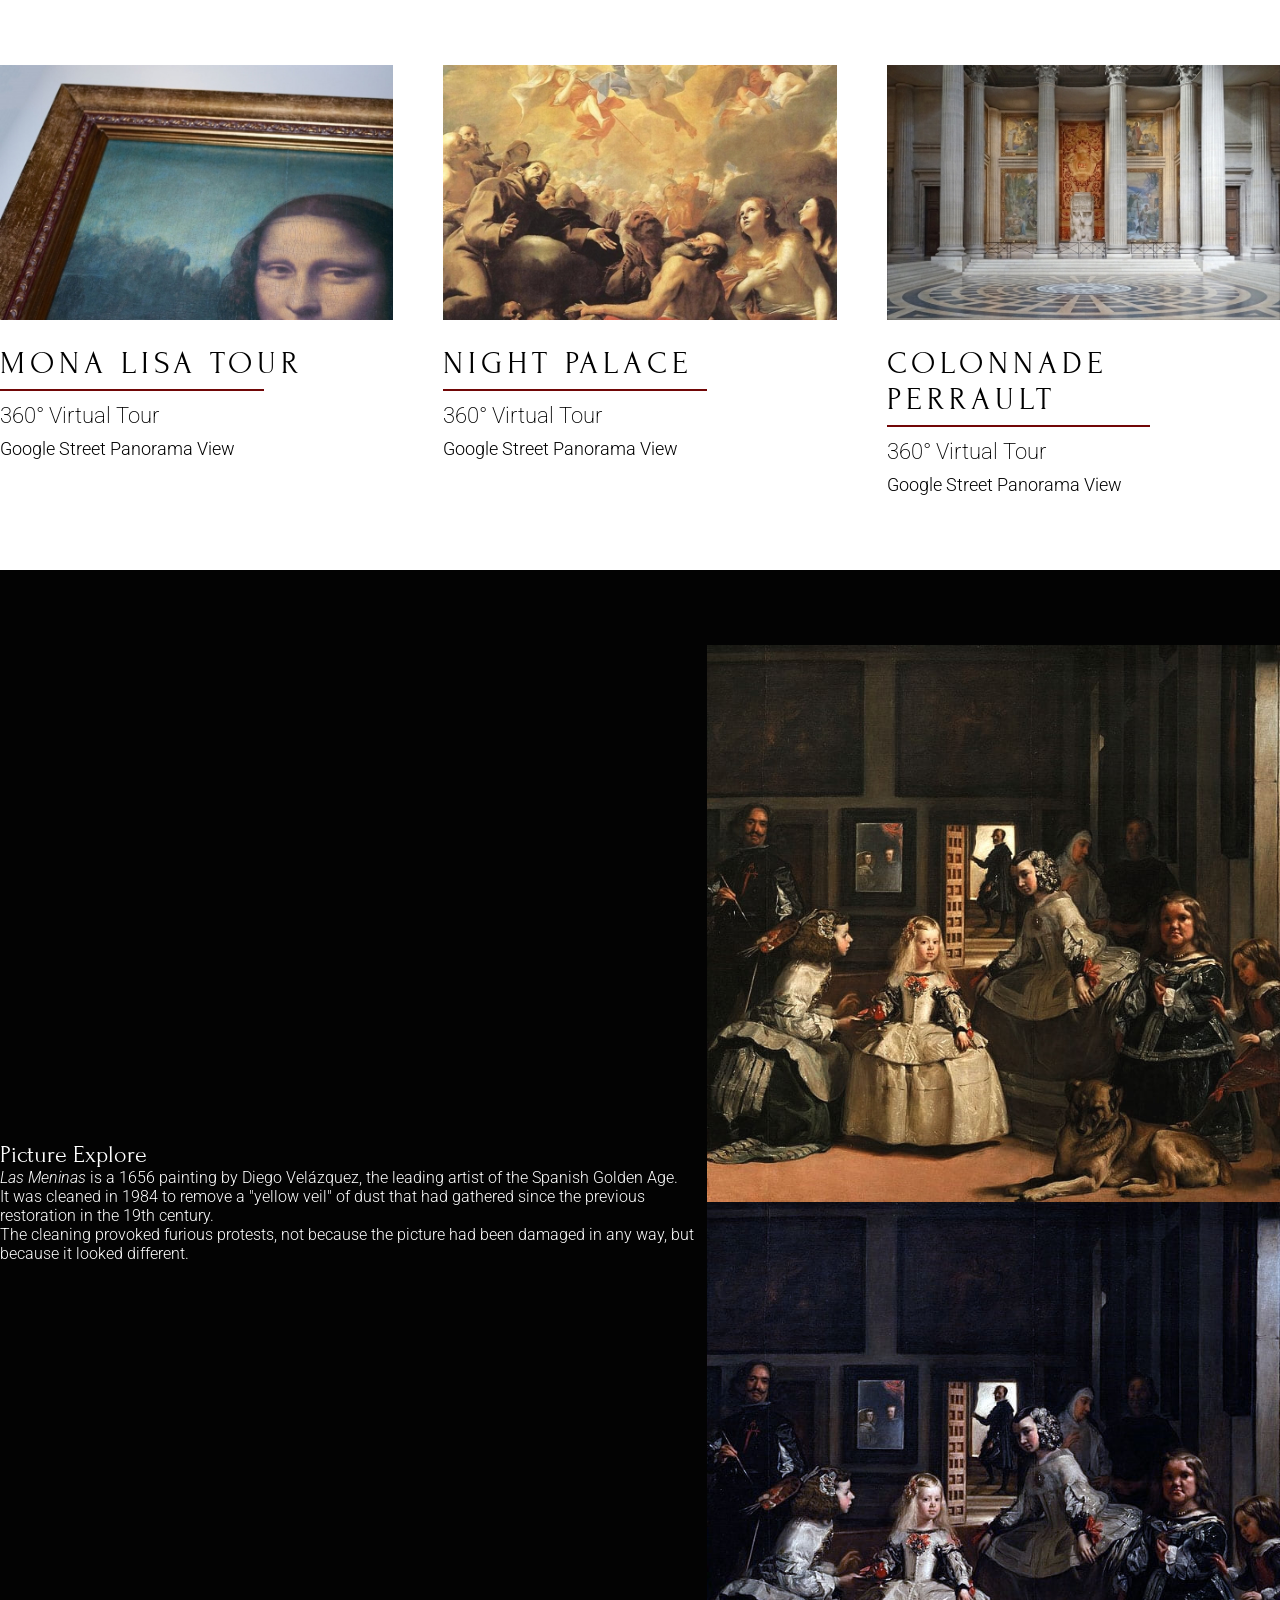
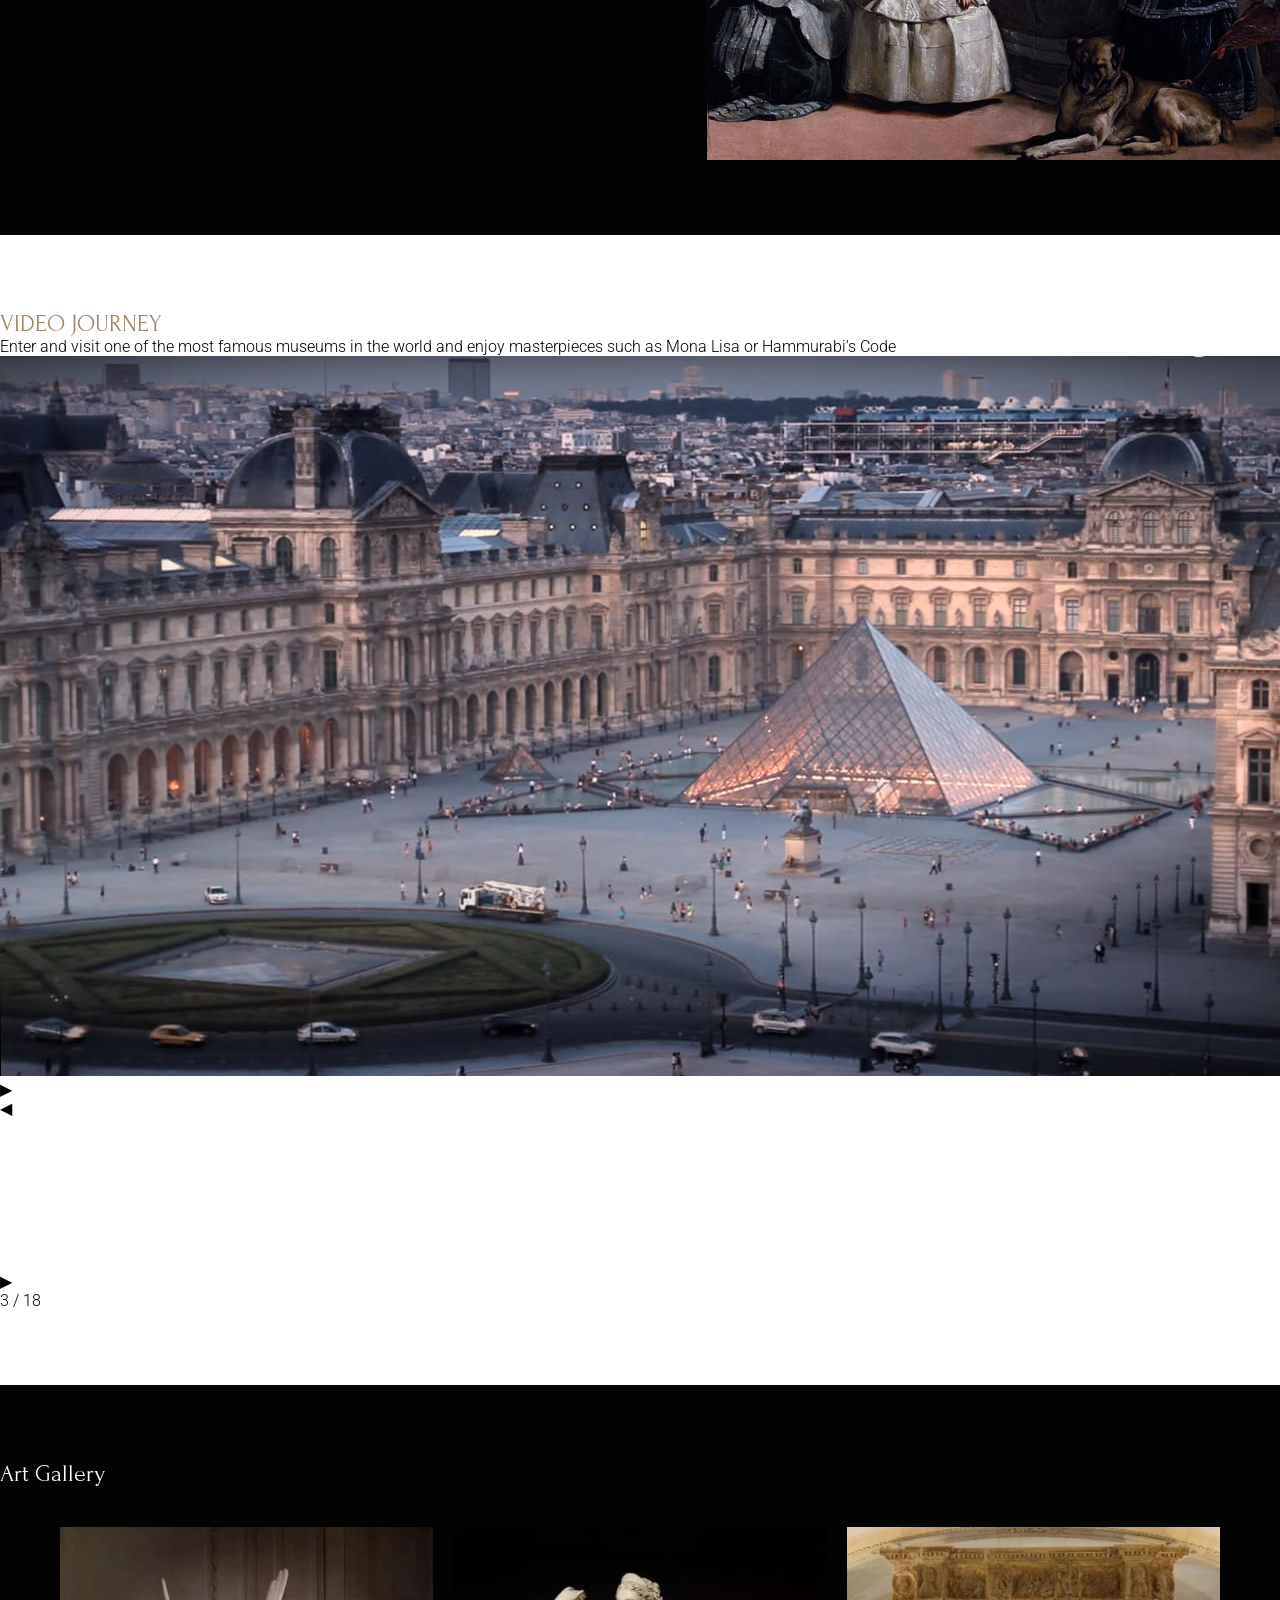
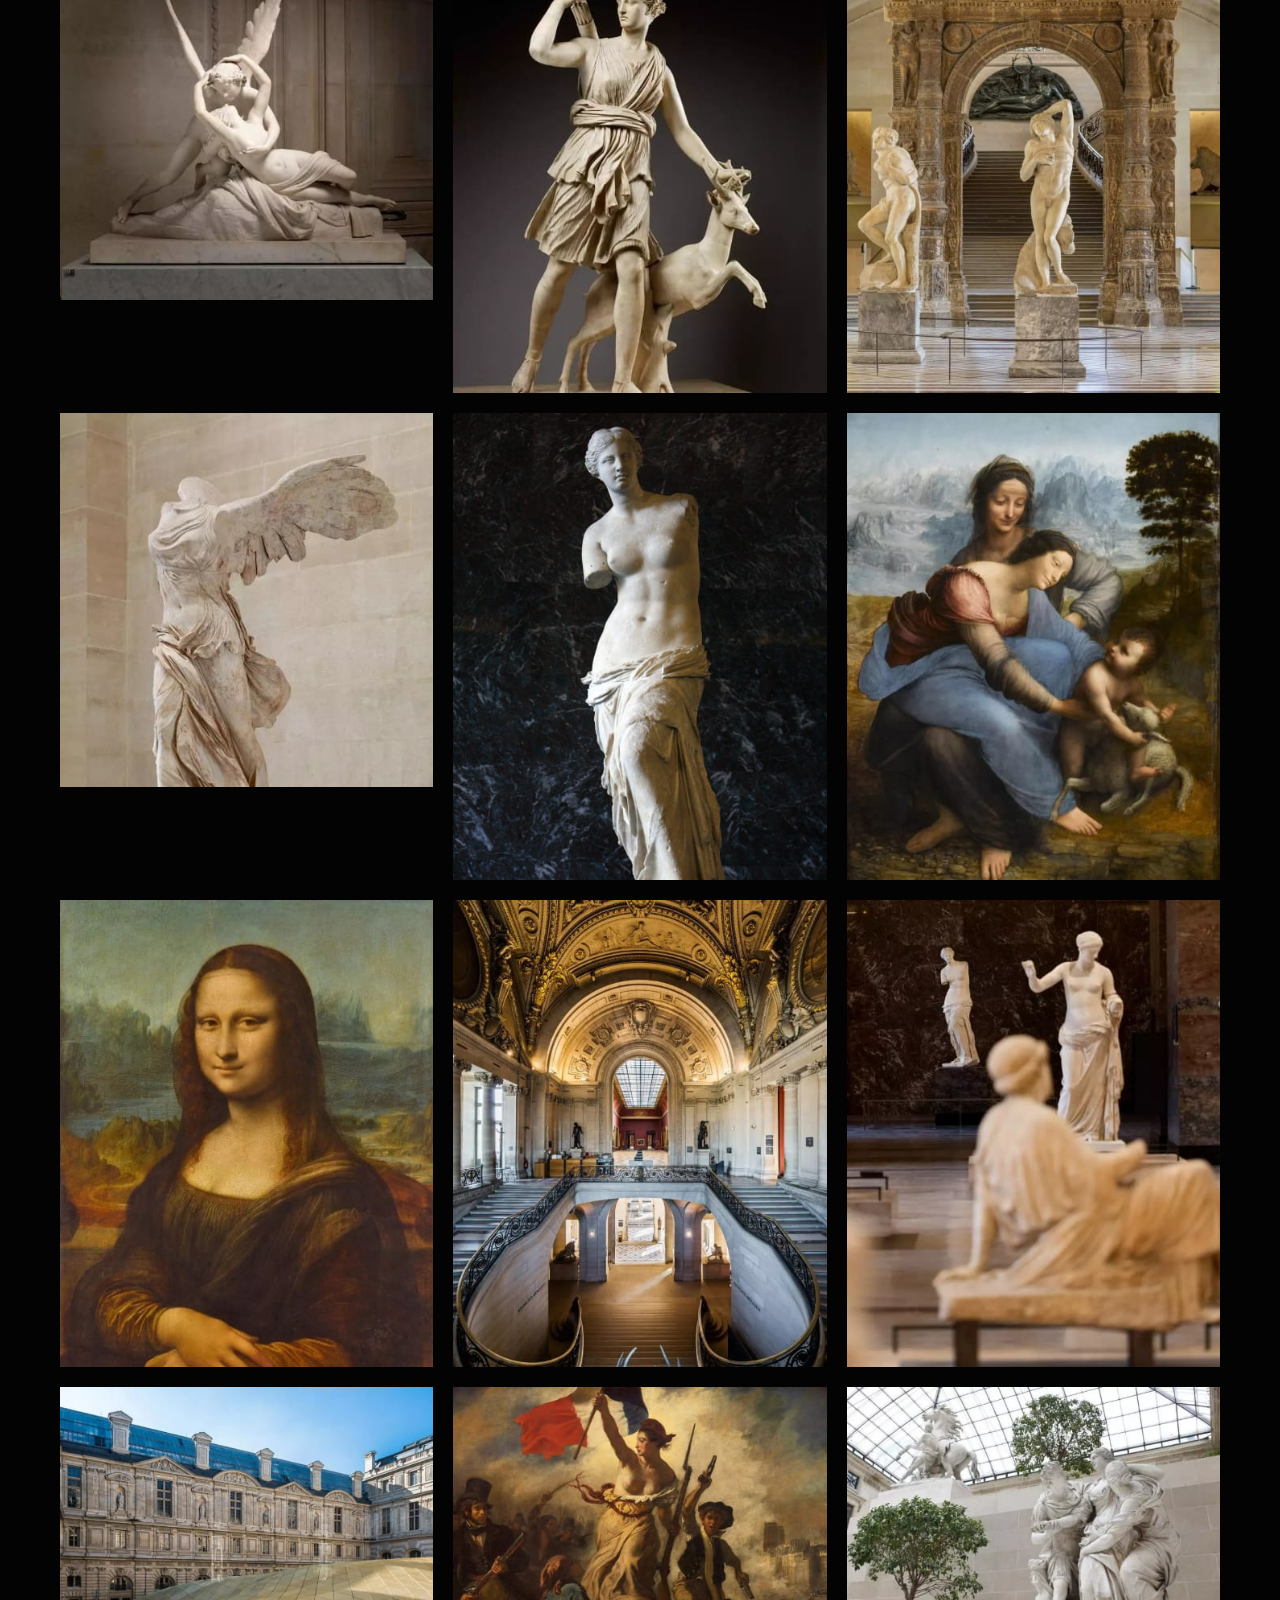
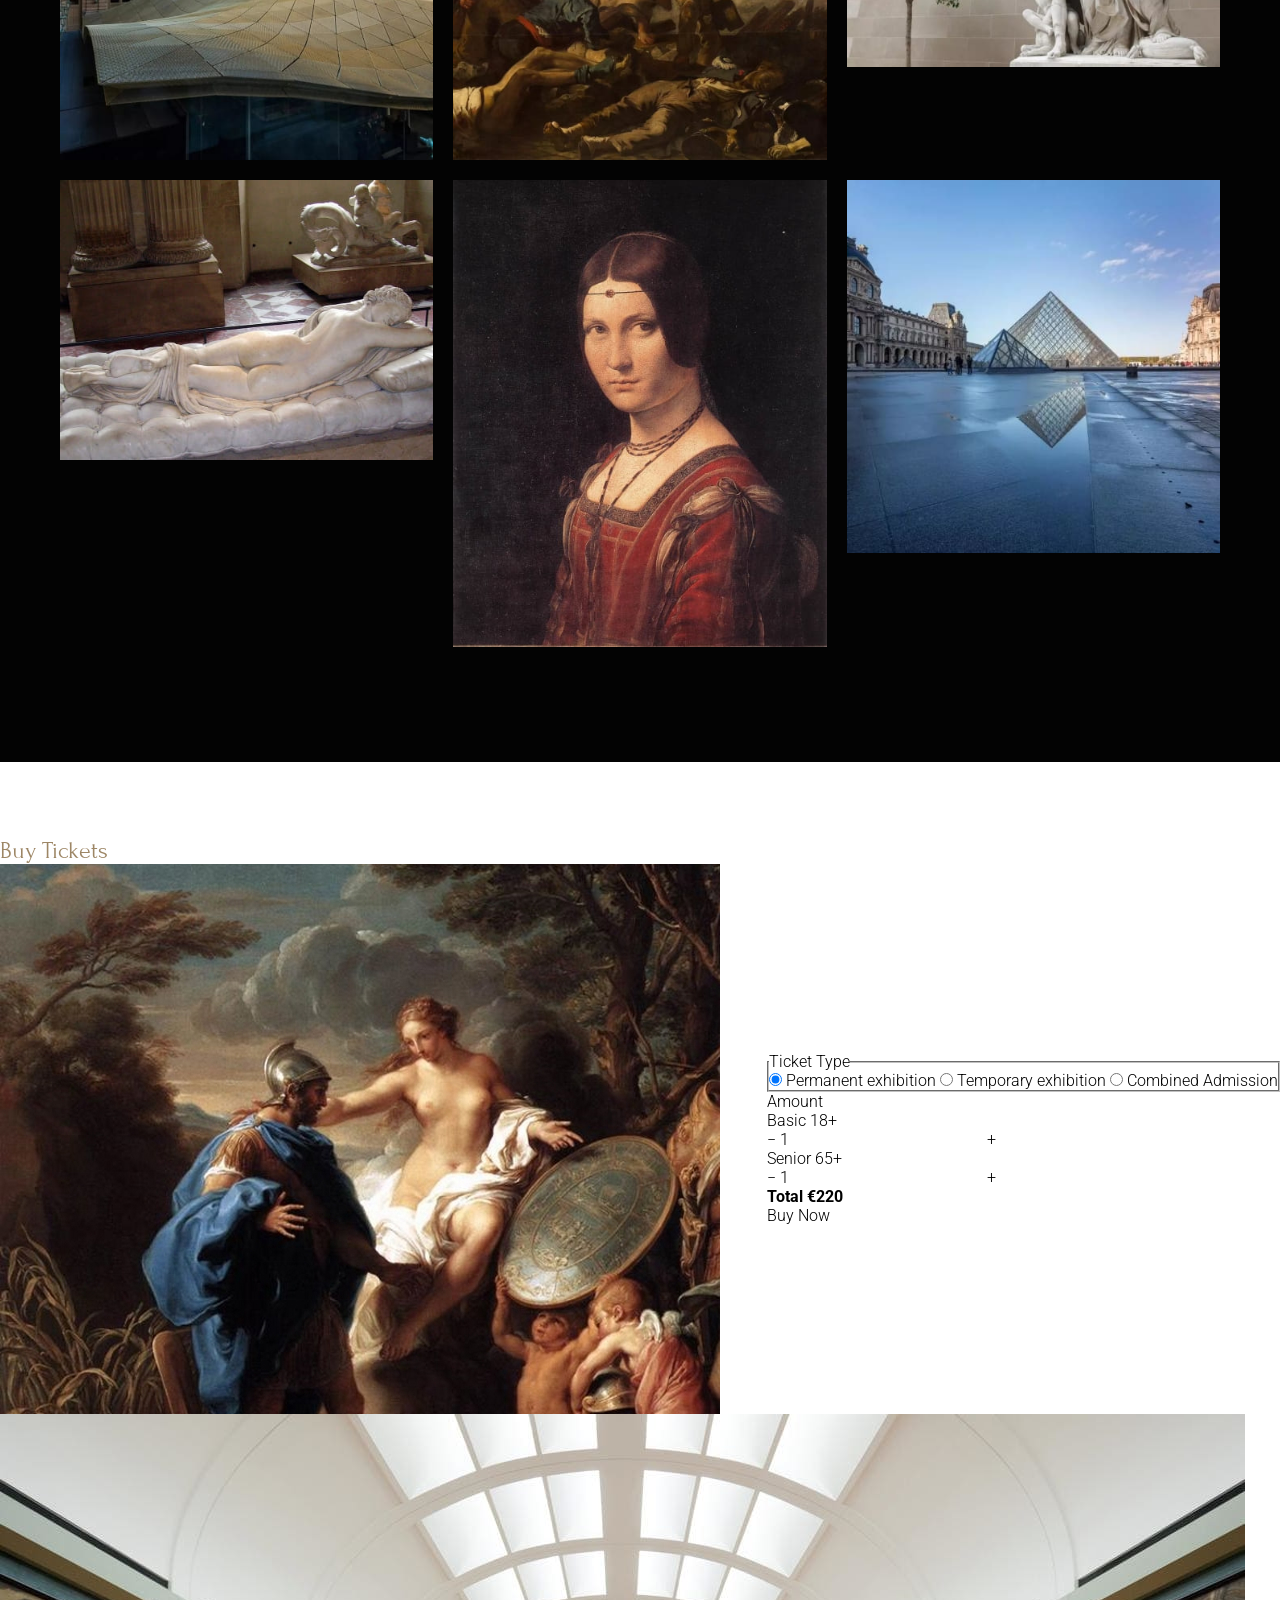
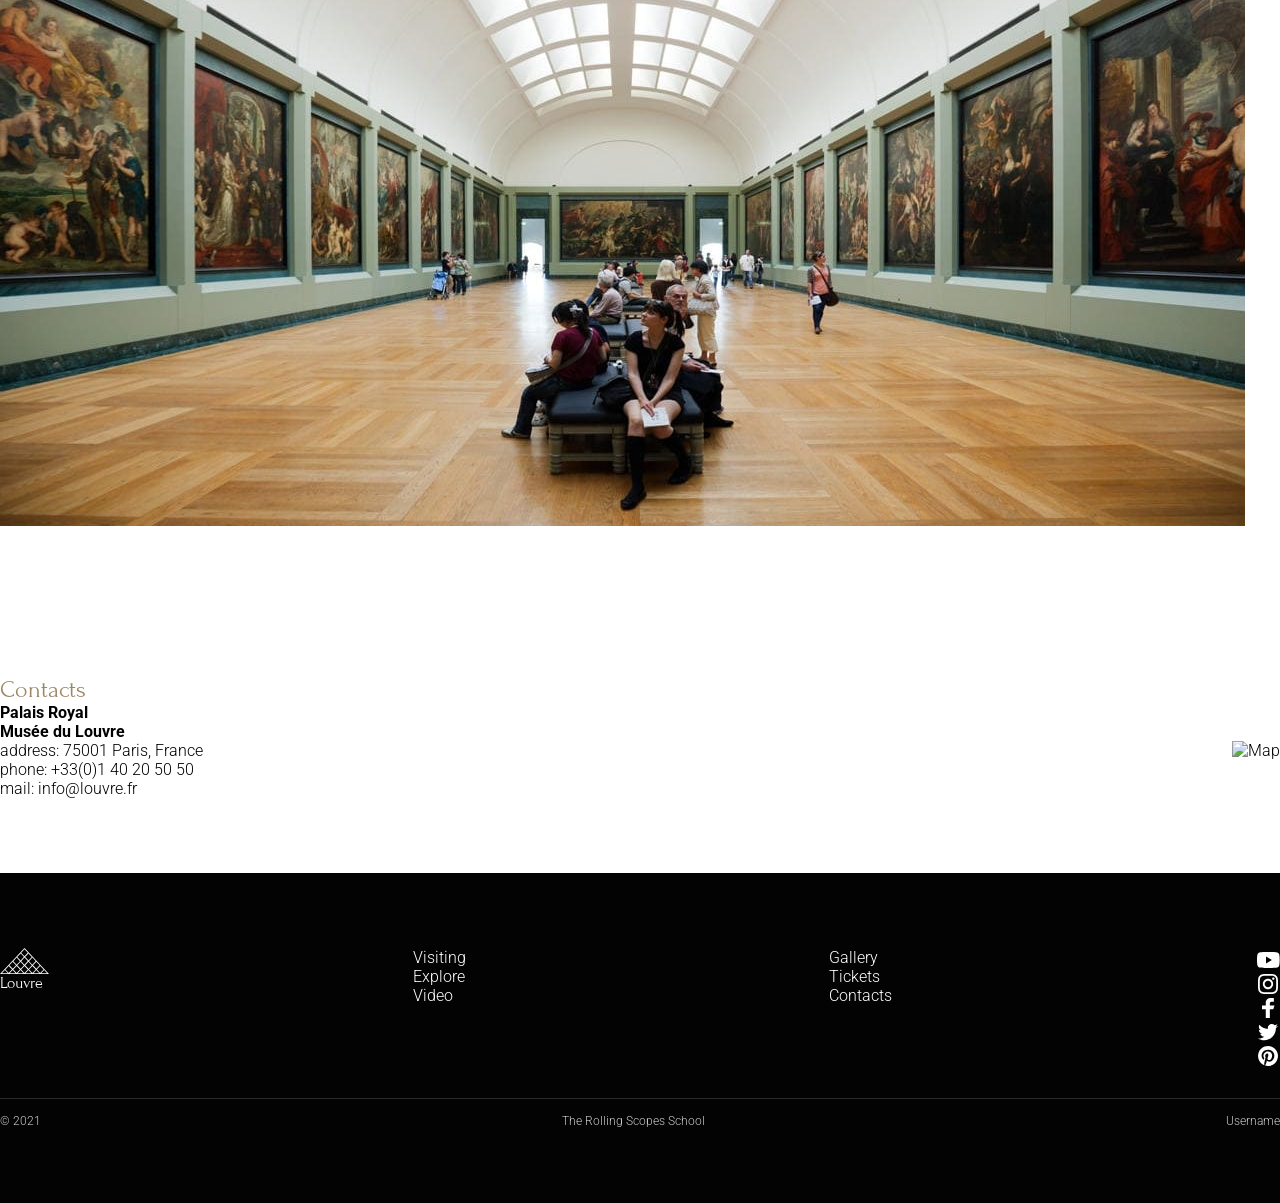
==== commit e5303806: "add html virtual-tour section" ====
--- a/museum/index.html
+++ b/museum/index.html
@@ -121,7 +121,7 @@
                         <div class="virtual-tour__item">
                             <img src="assets/img/virtual-tour/Royal-Palace.jpg" alt="Royal Palace"
                                 class="virtual-tour__image" />
-                            <p class="virtual-tour__caption">Royal Palace</p>
+                            <h3 class="virtual-tour__caption">Royal Palace</h3>
                             <span class="virtual-tour__underline"></span>
                             <p class="virtual-tour__type">360° Virtual Tour</p>
                             <p class="virtual-tour__source">Google Street Panorama View</p>
@@ -133,7 +133,7 @@
                         <div class="virtual-tour__item">
                             <img src="assets/img/virtual-tour/Denon-Wing.jpg" alt="Denon Wing"
                                 class="virtual-tour__image" />
-                            <p class="virtual-tour__caption">Denon Wing</p>
+                            <h3 class="virtual-tour__caption">Denon Wing</h3>
                             <span class="virtual-tour__underline"></span>
                             <p class="virtual-tour__type">360° Virtual Tour</p>
                             <p class="virtual-tour__source">Google Street Panorama View</p>
@@ -145,7 +145,7 @@
                         <div class="virtual-tour__item">
                             <img src="assets/img/virtual-tour/Greek-hall.jpg" alt="Greek Hall"
                                 class="virtual-tour__image" />
-                            <p class="virtual-tour__caption">Greek Hall</p>
+                            <h3 class="virtual-tour__caption">Greek Hall</h3>
                             <span class="virtual-tour__underline"></span>
                             <p class="virtual-tour__type">360° Virtual Tour</p>
                             <p class="virtual-tour__source">Google Street Panorama View</p>
@@ -157,7 +157,7 @@
                         <div class="virtual-tour__item">
                             <img src="assets/img/virtual-tour/Mona-Lisa-tour.jpg" alt="Mona Lisa Tour"
                                 class="virtual-tour__image" />
-                            <p class="virtual-tour__caption">Mona Lisa Tour</p>
+                            <h3 class="virtual-tour__caption">Mona Lisa Tour</h3>
                             <span class="virtual-tour__underline"></span>
                             <p class="virtual-tour__type">360° Virtual Tour</p>
                             <p class="virtual-tour__source">Google Street Panorama View</p>
@@ -169,7 +169,7 @@
                         <div class="virtual-tour__item">
                             <img src="assets/img/virtual-tour/Night-Palace.jpg" alt="Night Palace"
                                 class="virtual-tour__image" />
-                            <p class="virtual-tour__caption">Night Palace</p>
+                            <h3 class="virtual-tour__caption">Night Palace</h3>
                             <span class="virtual-tour__underline"></span>
                             <p class="virtual-tour__type">360° Virtual Tour</p>
                             <p class="virtual-tour__source">Google Street Panorama View</p>
@@ -181,7 +181,7 @@
                         <div class="virtual-tour__item">
                             <img src="assets/img/virtual-tour/Colonnade-Perrault.jpg" alt="Colonnade Perrault"
                                 class="virtual-tour__image" />
-                            <p class="virtual-tour__caption">Colonnade Perrault</p>
+                            <h3 class="virtual-tour__caption">Colonnade Perrault</h3>
                             <span class="virtual-tour__underline"></span>
                             <p class="virtual-tour__type">360° Virtual Tour</p>
                             <p class="virtual-tour__source">Google Street Panorama View</p>
--- a/museum/css/style.css
+++ b/museum/css/style.css
@@ -173,6 +173,7 @@
 .hero__container {
   display: flex;
   width: 100%;
+  max-height: 730px;
   align-items: center;
 }
 
@@ -248,7 +249,7 @@
   bottom: 0%;
   transform: translateY(50%);
   background: #030303;
-  width: 600px;
+  min-width: 600px;
   height: 120px;
 }
 
@@ -278,30 +279,69 @@
 
 .slider__pagination__arrows {
   display: flex;
-  justify-content: space-around;
-  gap: 3px;
-  position: relative;
-  left: 8%;
+  gap: 2px;
+  font-size: 0;
+  max-width: 30px;
 }
 .slider__pagination__arrows .slider__pagination__arrow {
-  position: absolute;
-  bottom: 0%;
-  transform: translateX(0%);
-  transform: translateY(40%);
   color: white;
   background: transparent;
-  border: none;
   cursor: pointer;
   transition: color 0.3s ease;
 }
 .slider__pagination__arrows .slider__pagination__arrow:hover {
   color: #D2B183;
+}
+
+.virtual-tour__title {
+  position: relative;
+  display: inline-block;
+  font-size: 80px;
+  line-height: 90px;
+  letter-spacing: 5px;
+  text-transform: uppercase;
+}
+.virtual-tour__title::after {
+  content: "";
+  display: block;
+  width: 265%;
+  height: 3px;
+  background-color: #710707;
+  margin-top: 25px;
+  margin-bottom: 73px;
 }
 
 .virtual-tour__grid {
   display: grid;
   grid-template-columns: repeat(3, 1fr);
-  gap: 40px 30px;
+  gap: 75px 50px;
+}
+
+.virtual-tour__caption {
+  color: #000;
+  font-size: 32px;
+  letter-spacing: 5px;
+  text-transform: uppercase;
+  margin-top: 25px;
+}
+.virtual-tour__caption::after {
+  content: "";
+  display: block;
+  width: 67%;
+  height: 2px;
+  background-color: #710707;
+  margin-top: 8px;
+  margin-bottom: 12px;
+}
+
+.virtual-tour__type {
+  margin-bottom: 10px;
+  font-size: 22px;
+  font-weight: 200;
+}
+
+.virtual-tour__source {
+  font-size: 18px;
 }
 
 .picture-explore__container {
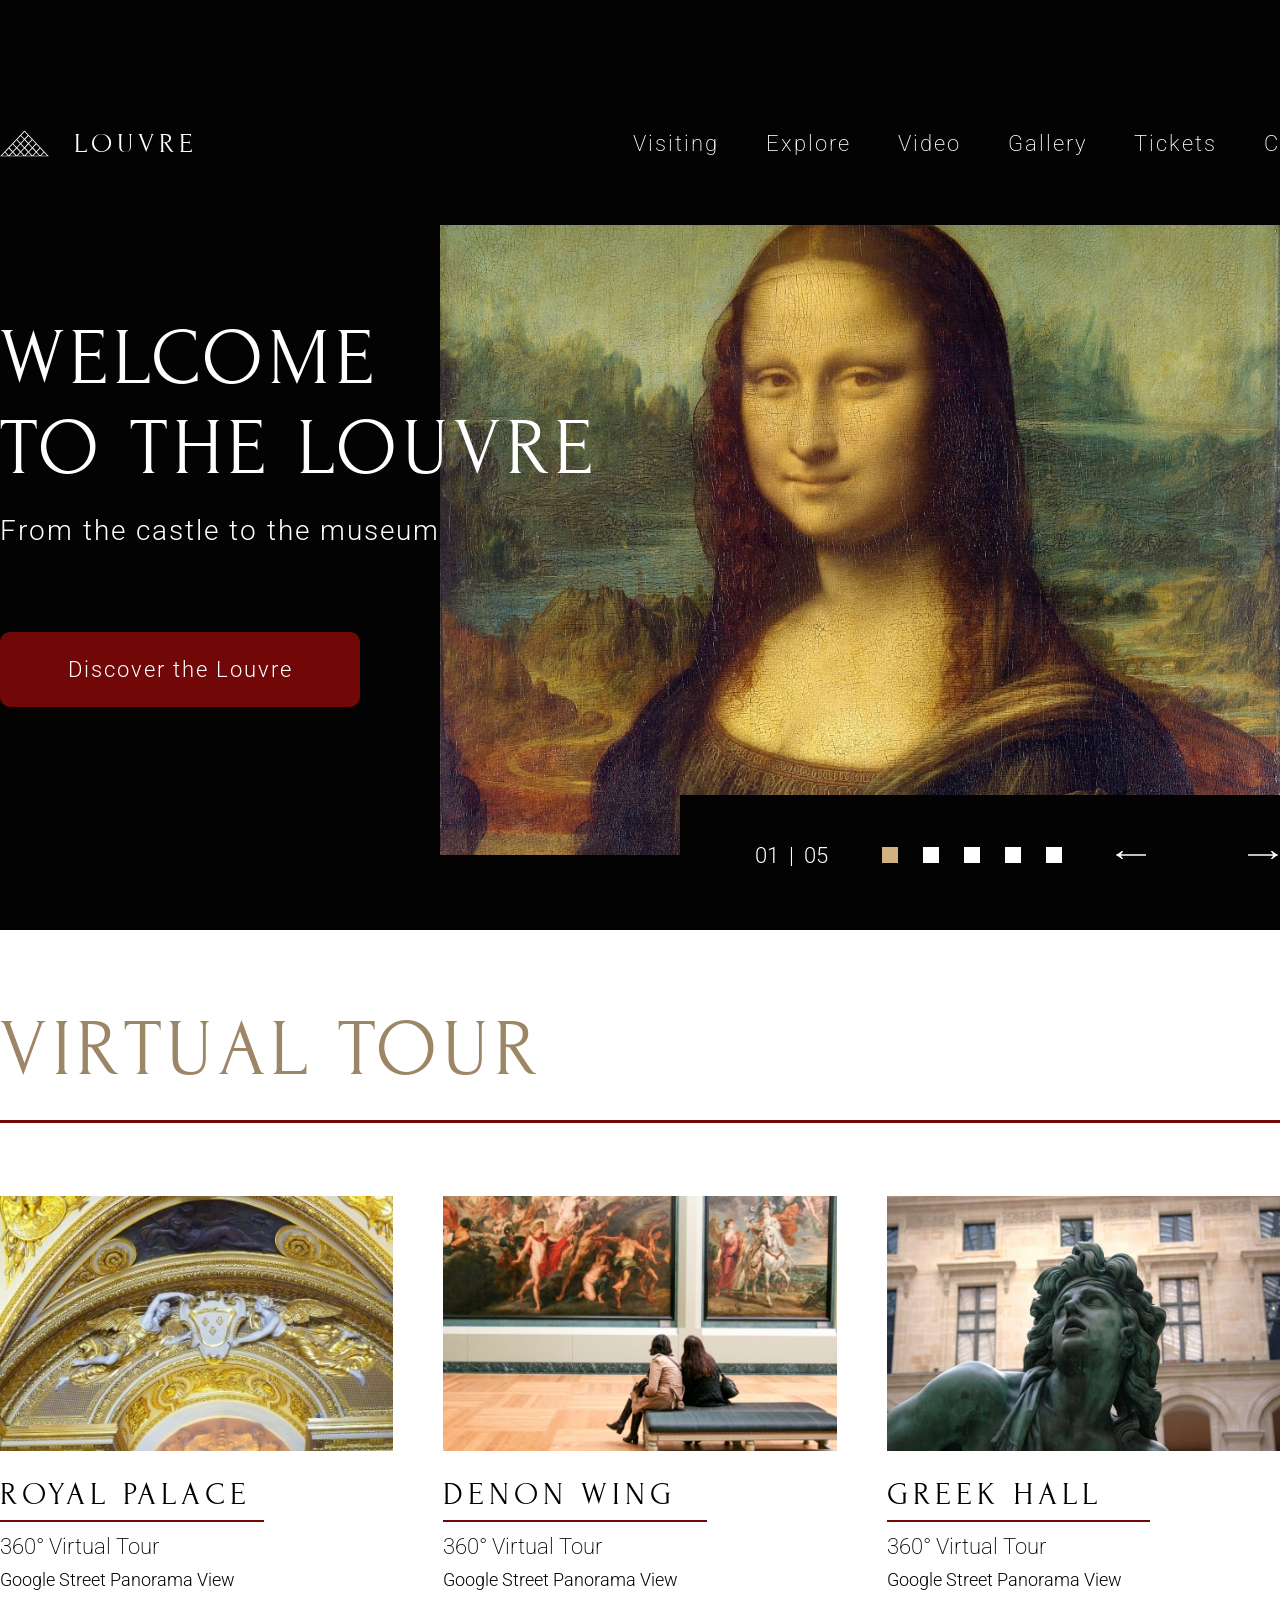
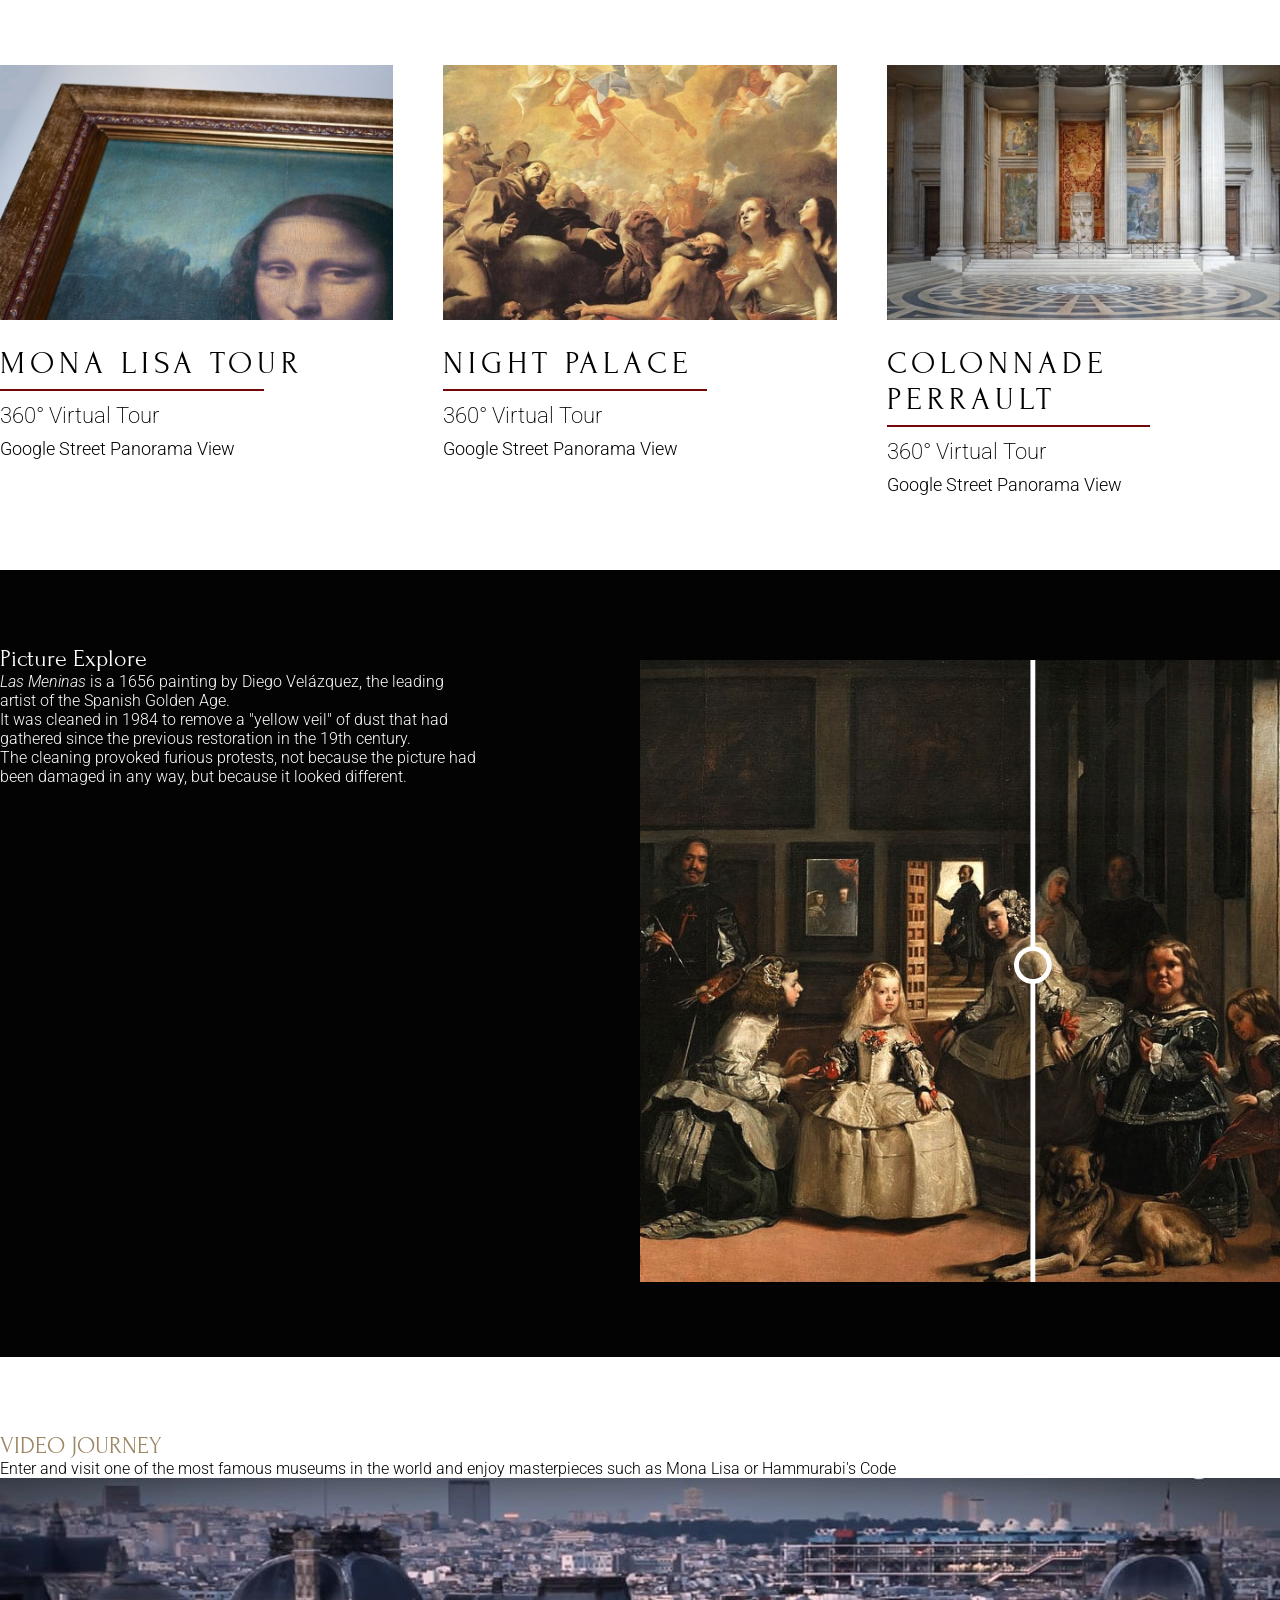
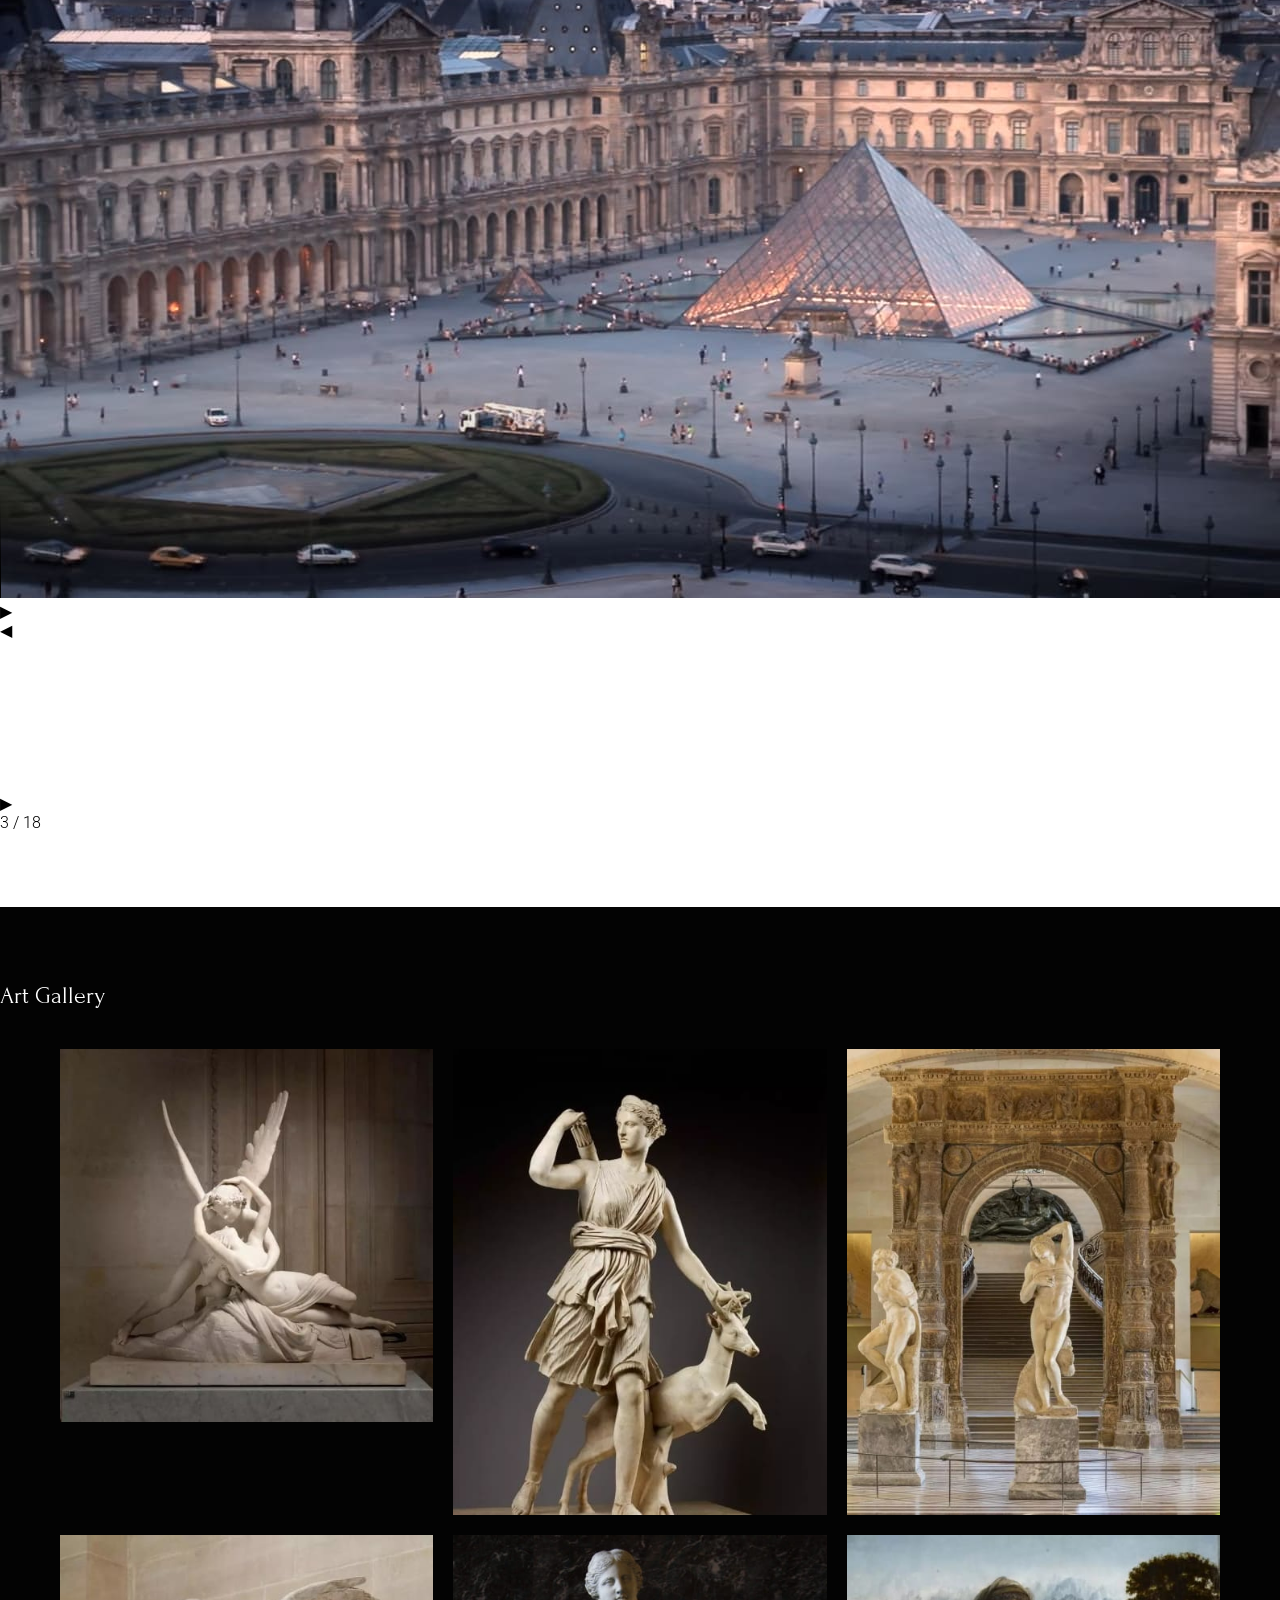
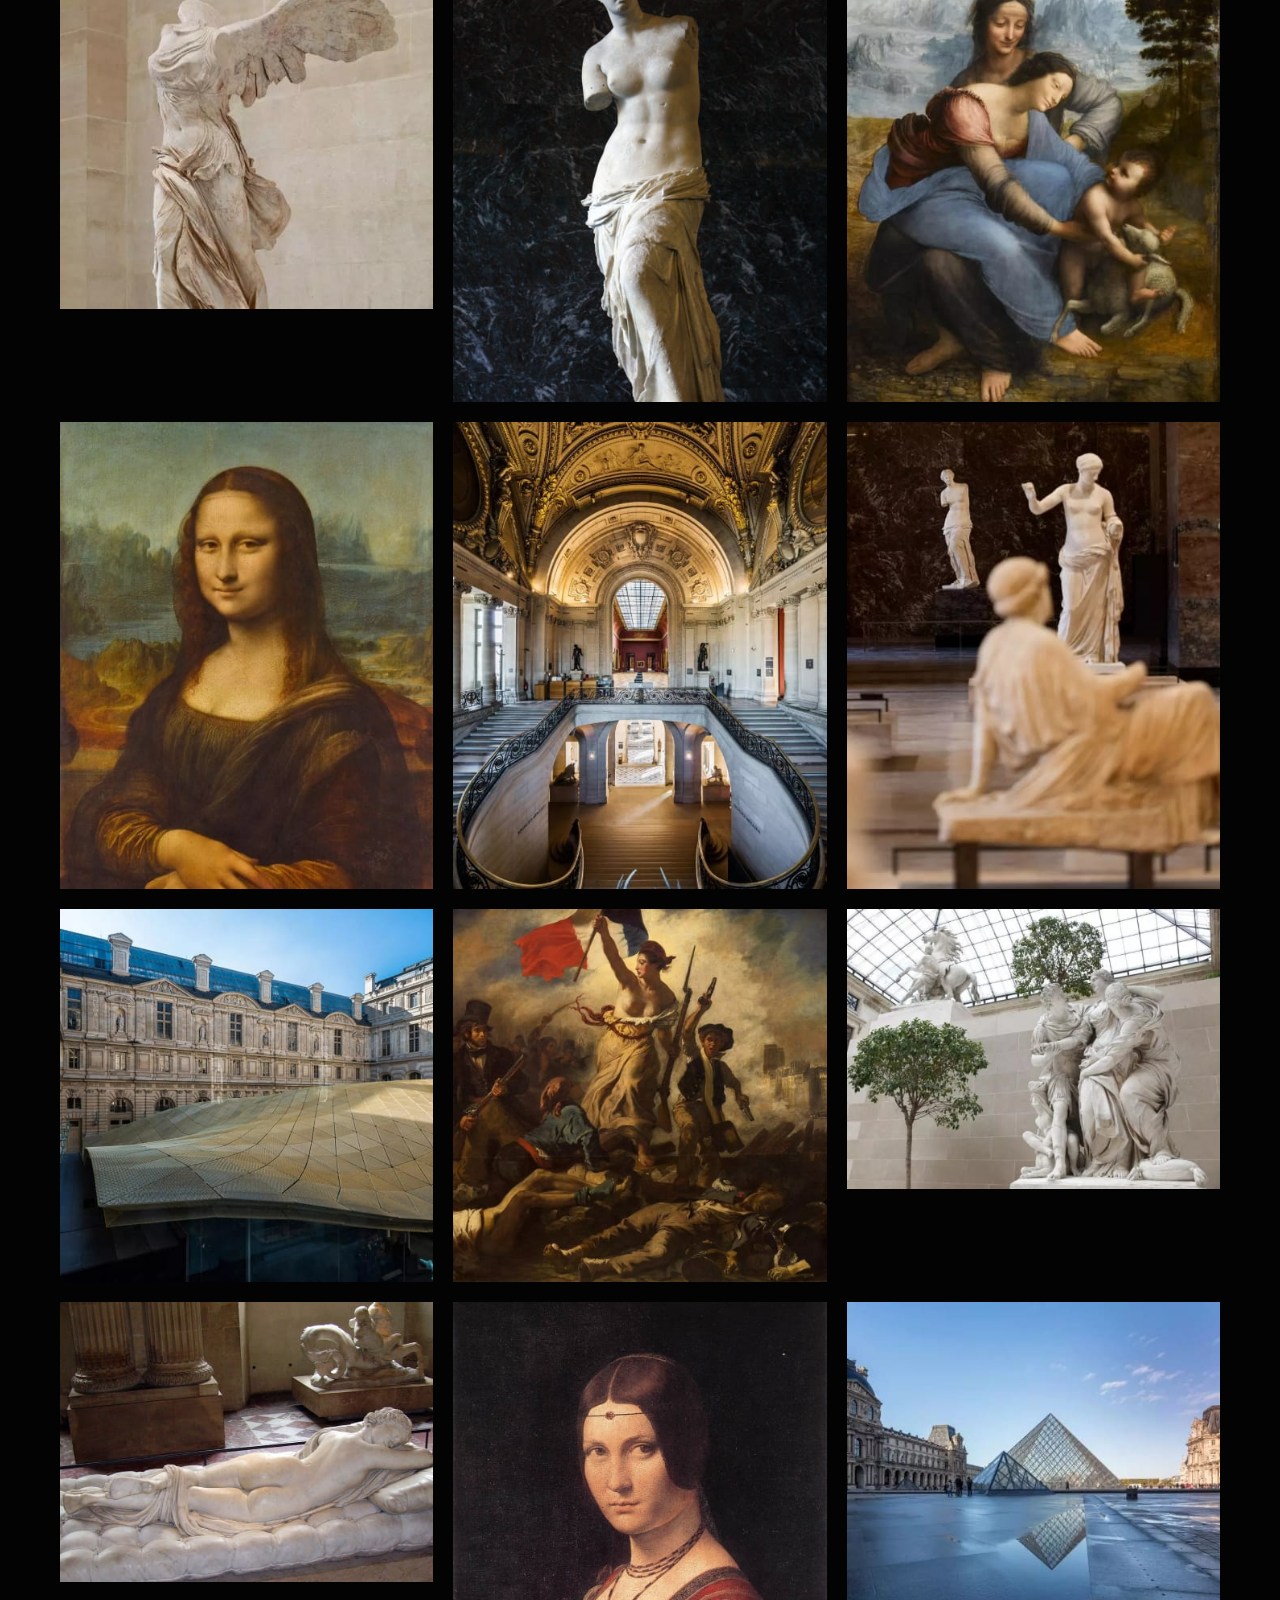
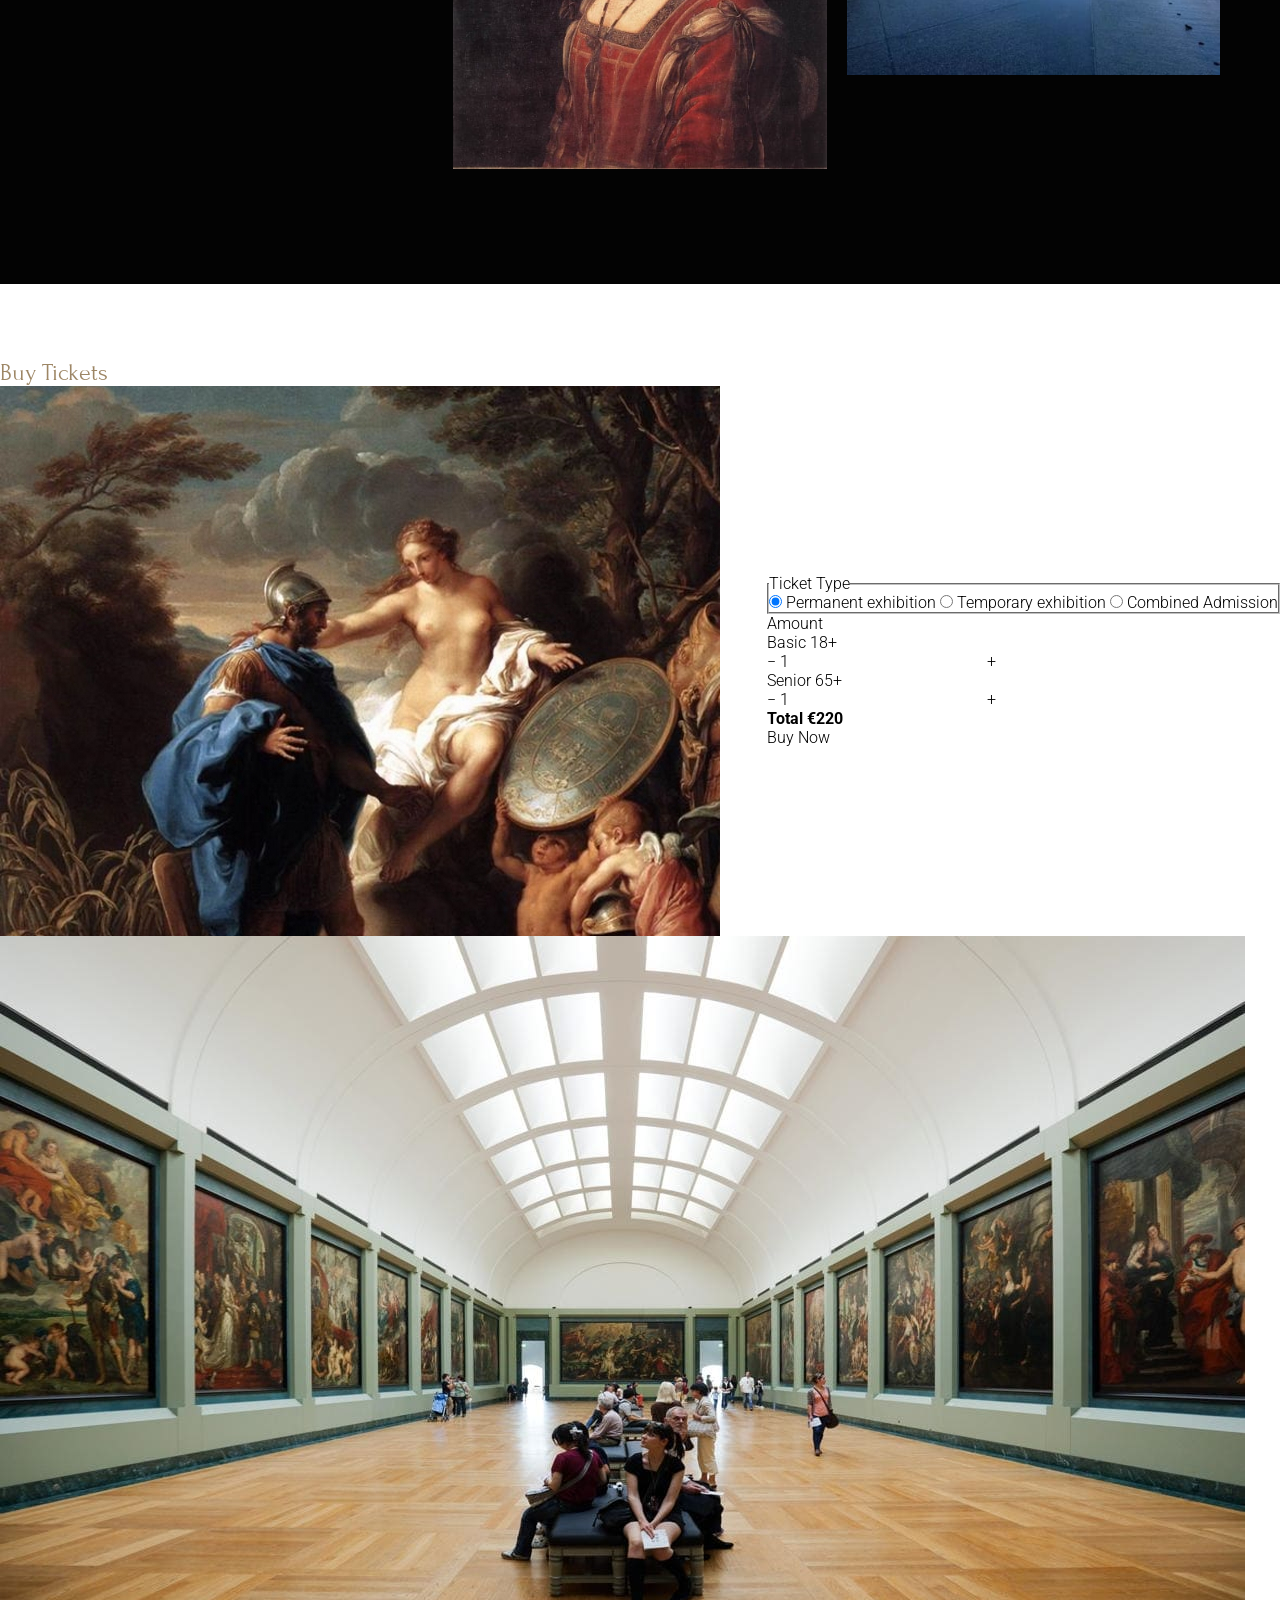
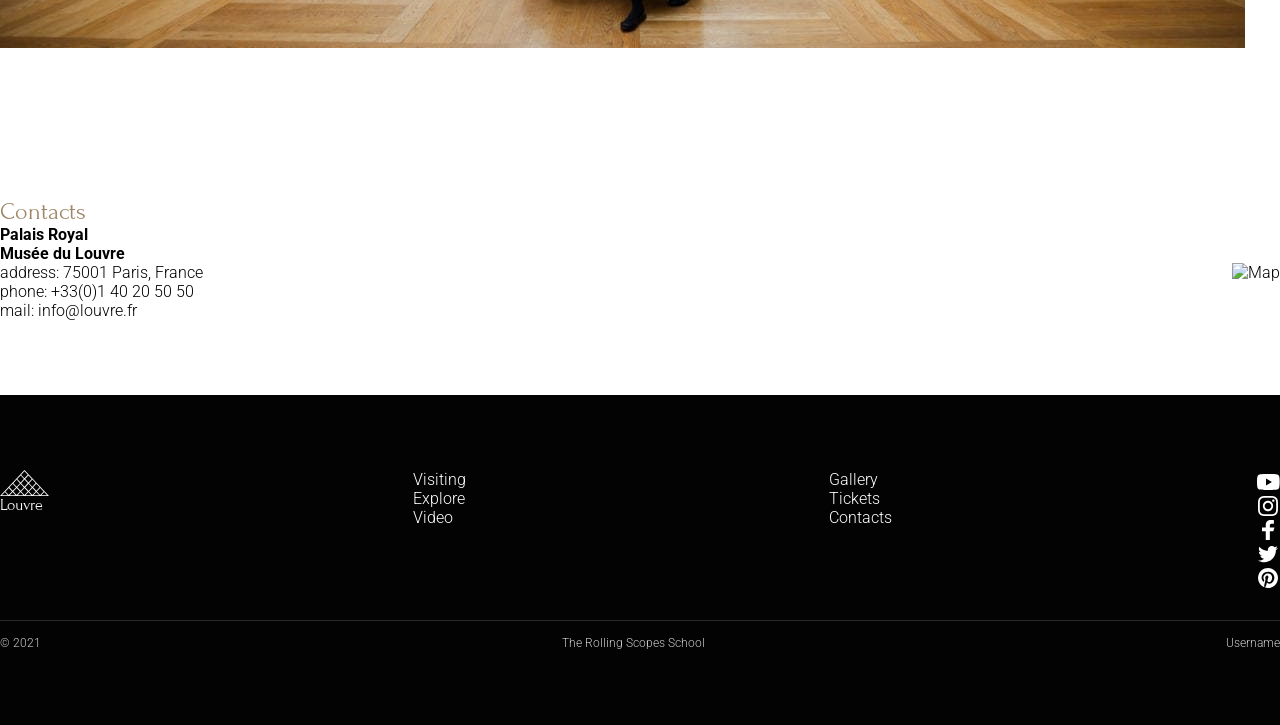
==== commit 3c6cef00: "feat: add html picture-explore" ====
--- a/museum/index.html
+++ b/museum/index.html
@@ -122,7 +122,7 @@
                             <img src="assets/img/virtual-tour/Royal-Palace.jpg" alt="Royal Palace"
                                 class="virtual-tour__image" />
                             <h3 class="virtual-tour__caption">Royal Palace</h3>
-                            <span class="virtual-tour__underline"></span>
+
                             <p class="virtual-tour__type">360° Virtual Tour</p>
                             <p class="virtual-tour__source">Google Street Panorama View</p>
                         </div>
@@ -134,7 +134,7 @@
                             <img src="assets/img/virtual-tour/Denon-Wing.jpg" alt="Denon Wing"
                                 class="virtual-tour__image" />
                             <h3 class="virtual-tour__caption">Denon Wing</h3>
-                            <span class="virtual-tour__underline"></span>
+
                             <p class="virtual-tour__type">360° Virtual Tour</p>
                             <p class="virtual-tour__source">Google Street Panorama View</p>
                         </div>
@@ -146,7 +146,7 @@
                             <img src="assets/img/virtual-tour/Greek-hall.jpg" alt="Greek Hall"
                                 class="virtual-tour__image" />
                             <h3 class="virtual-tour__caption">Greek Hall</h3>
-                            <span class="virtual-tour__underline"></span>
+
                             <p class="virtual-tour__type">360° Virtual Tour</p>
                             <p class="virtual-tour__source">Google Street Panorama View</p>
                         </div>
@@ -158,7 +158,7 @@
                             <img src="assets/img/virtual-tour/Mona-Lisa-tour.jpg" alt="Mona Lisa Tour"
                                 class="virtual-tour__image" />
                             <h3 class="virtual-tour__caption">Mona Lisa Tour</h3>
-                            <span class="virtual-tour__underline"></span>
+
                             <p class="virtual-tour__type">360° Virtual Tour</p>
                             <p class="virtual-tour__source">Google Street Panorama View</p>
                         </div>
@@ -170,7 +170,7 @@
                             <img src="assets/img/virtual-tour/Night-Palace.jpg" alt="Night Palace"
                                 class="virtual-tour__image" />
                             <h3 class="virtual-tour__caption">Night Palace</h3>
-                            <span class="virtual-tour__underline"></span>
+
                             <p class="virtual-tour__type">360° Virtual Tour</p>
                             <p class="virtual-tour__source">Google Street Panorama View</p>
                         </div>
@@ -182,7 +182,7 @@
                             <img src="assets/img/virtual-tour/Colonnade-Perrault.jpg" alt="Colonnade Perrault"
                                 class="virtual-tour__image" />
                             <h3 class="virtual-tour__caption">Colonnade Perrault</h3>
-                            <span class="virtual-tour__underline"></span>
+
                             <p class="virtual-tour__type">360° Virtual Tour</p>
                             <p class="virtual-tour__source">Google Street Panorama View</p>
                         </div>
@@ -200,30 +200,38 @@
                 <div class="picture-explore__content">
                     <h2 class="picture-explore__title">Picture Explore</h2>
                     <p class="picture-explore__text">
-                        <em>Las Meninas</em> is a 1656 painting by Diego Velázquez, the leading artist of the Spanish
+                        <em>Las Meninas</em> is a 1656 painting by Diego Velázquez, the leading <br> artist of the
+                        Spanish
                         Golden
                         Age.
                     </p>
                     <p class="picture-explore__text">
                         It was cleaned in 1984 to remove a
                         <span class="picture-explore__highlight">"yellow veil"</span>
-                        of dust that had gathered since the previous restoration in the 19th century.
+                        of dust that had <br> gathered since the previous restoration in the 19th century.
                     </p>
                     <p class="picture-explore__text">
-                        The cleaning provoked furious protests, not because the picture had been damaged in any way, but
+                        The cleaning provoked furious protests, not because the picture had <br> been damaged in any
+                        way, but
                         because it looked different.
                     </p>
                 </div>
 
-                <div class="picture-explore__compare">
-                    <div class="picture-explore__compare-container">
-                        <img src="assets/img/explore-slider/before.jpg" alt="Before Restoration"
-                            class="picture-explore__image">
-                        <div class="picture-explore__overlay">
-                            <img src="assets/img/explore-slider/after.jpg" alt="After Restoration"
-                                class="picture-explore__image">
-                        </div>
-                        <div class="picture-explore__slider" id="slider"></div>
+                <div class="picture-explore__slider">
+                    <div class="picture-explore__slider__track">
+                        <div class="picture-explore__slider__image">
+                            <img src="assets/img/explore-slider/before.jpg" alt="Before Restoration">
+                        </div>
+                        <div class="picture-explore__slider__overlay"> <svg viewBox="0 0 39 700"
+                                xmlns="http://www.w3.org/2000/svg" class="overlay">
+                                <path fill-rule="evenodd" clip-rule="evenodd"
+                                    d="M19.5 365C27.5081 365 34 358.508 34 350.5C34 342.492 27.5081 336 19.5 336C11.4919 336 5 342.492 5 350.5C5 358.508 11.4919 365 19.5 365ZM19.5 370C30.2696 370 39 361.27 39 350.5C39 339.73 30.2696 331 19.5 331C8.73045 331 0 339.73 0 350.5C0 361.27 8.73045 370 19.5 370Z" />
+                                <path d="M17 0H22V332H17V0Z" />
+                                <path d="M17 368H22V700H17V368Z" />
+                            </svg></div>
+                        <div class="picture-explore__slider__image">
+                            <img src="assets/img/explore-slider/after.jpg" alt="After Restoration">
+                        </div>
                     </div>
                 </div>
             </div>
--- a/museum/css/style.css
+++ b/museum/css/style.css
@@ -346,8 +346,59 @@
 
 .picture-explore__container {
   display: flex;
+  flex-direction: row;
+  flex-wrap: wrap;
   justify-content: space-between;
-  align-items: center;
+}
+
+.picture-explore__content {
+  flex: 1;
+}
+.picture-explore__content__title {
+  font-size: 80px;
+  line-height: 90px;
+  letter-spacing: 5px;
+  text-transform: uppercase;
+}
+.picture-explore__content__title::after {
+  content: "";
+  display: block;
+  width: 91%;
+  height: 3px;
+  background-color: #710707;
+  margin-top: 25px;
+  margin-bottom: 75px;
+}
+.picture-explore__content__text {
+  font-size: 22px;
+  line-height: 38.5px;
+  margin-bottom: 27px;
+}
+
+.picture-explore__slider {
+  margin-top: 15px;
+  flex: 1;
+  overflow: hidden;
+  cursor: ew-resize;
+}
+.picture-explore__slider__track {
+  position: relative;
+  width: 100%;
+  height: 100%;
+  display: flex;
+}
+.picture-explore__slider__image {
+  flex: 0 0 100%;
+  height: 100%;
+}
+.picture-explore__slider__overlay {
+  position: absolute;
+  fill: #FFFFFF;
+  left: 58.45%;
+  z-index: 10;
+  transform: translate(0%, -5.5%);
+  width: 5.9%;
+  height: 100%;
 }
 
 .video-journey__thumbnails {
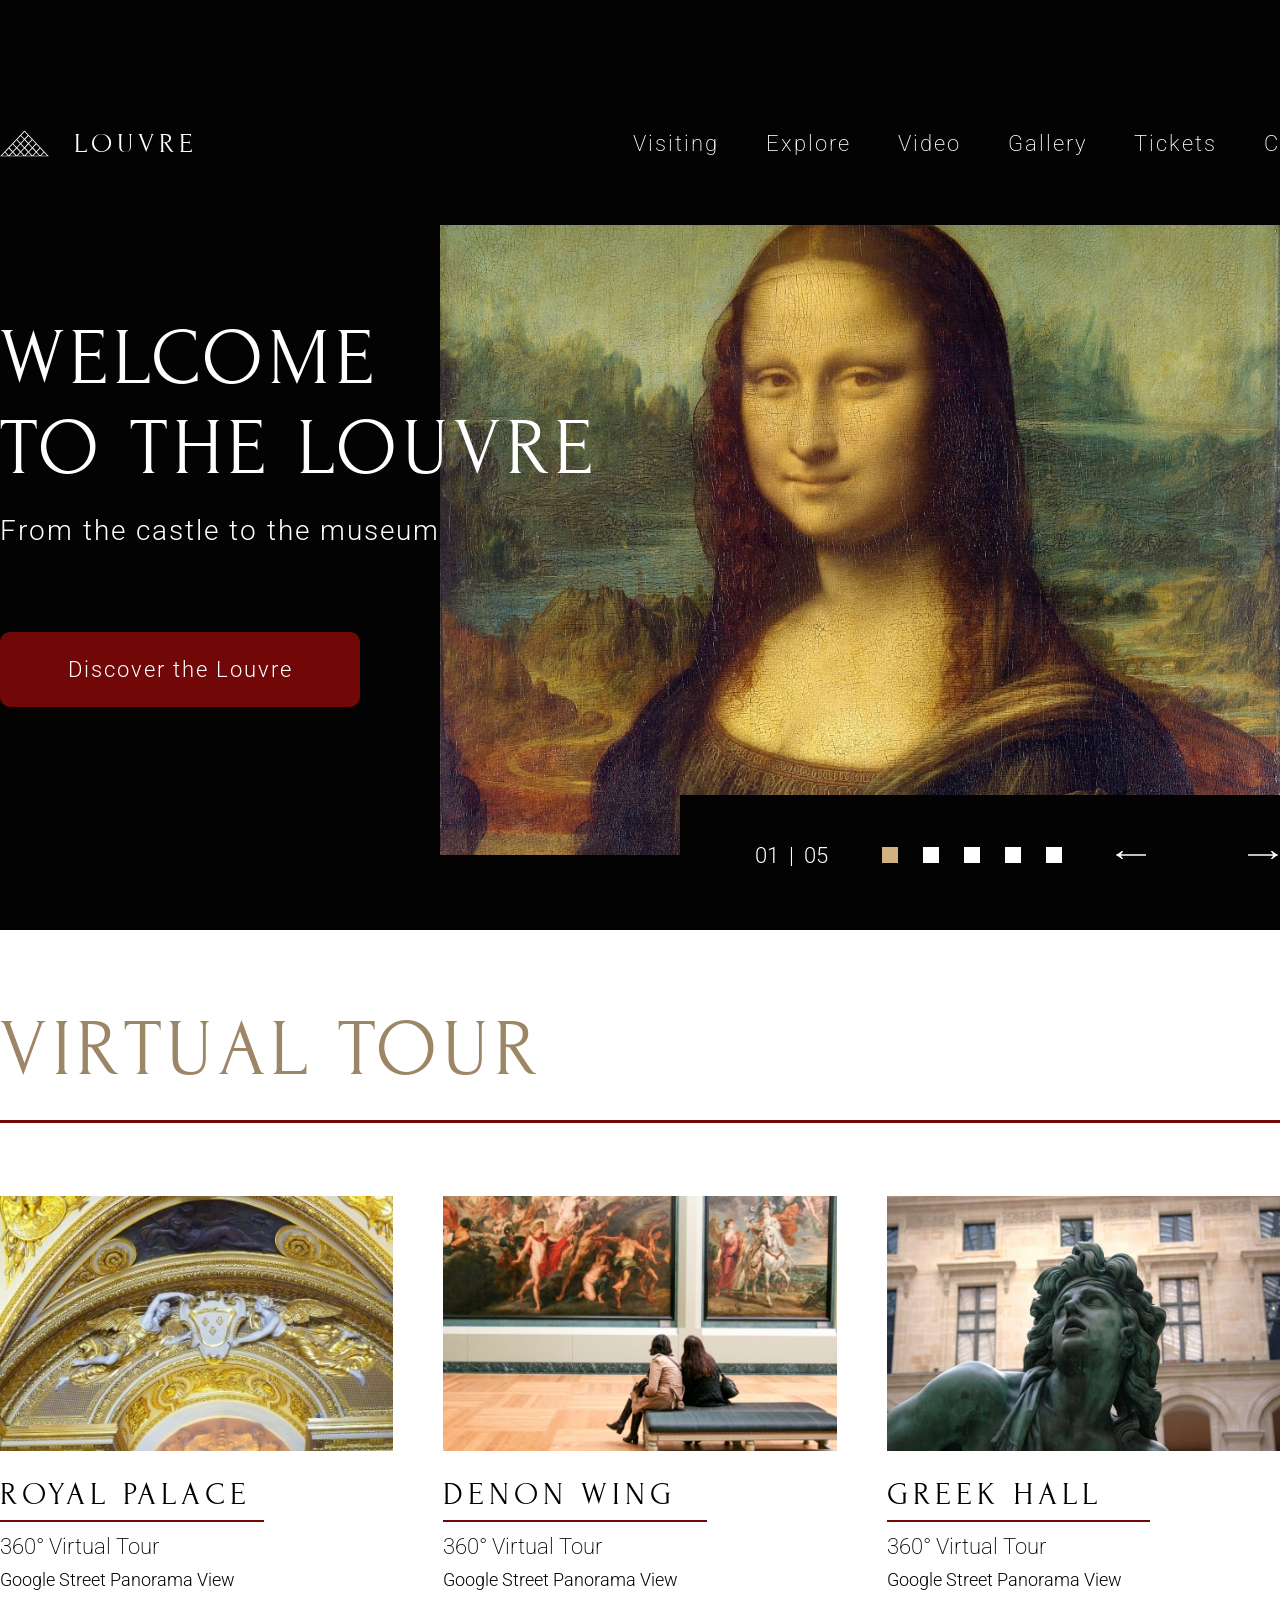
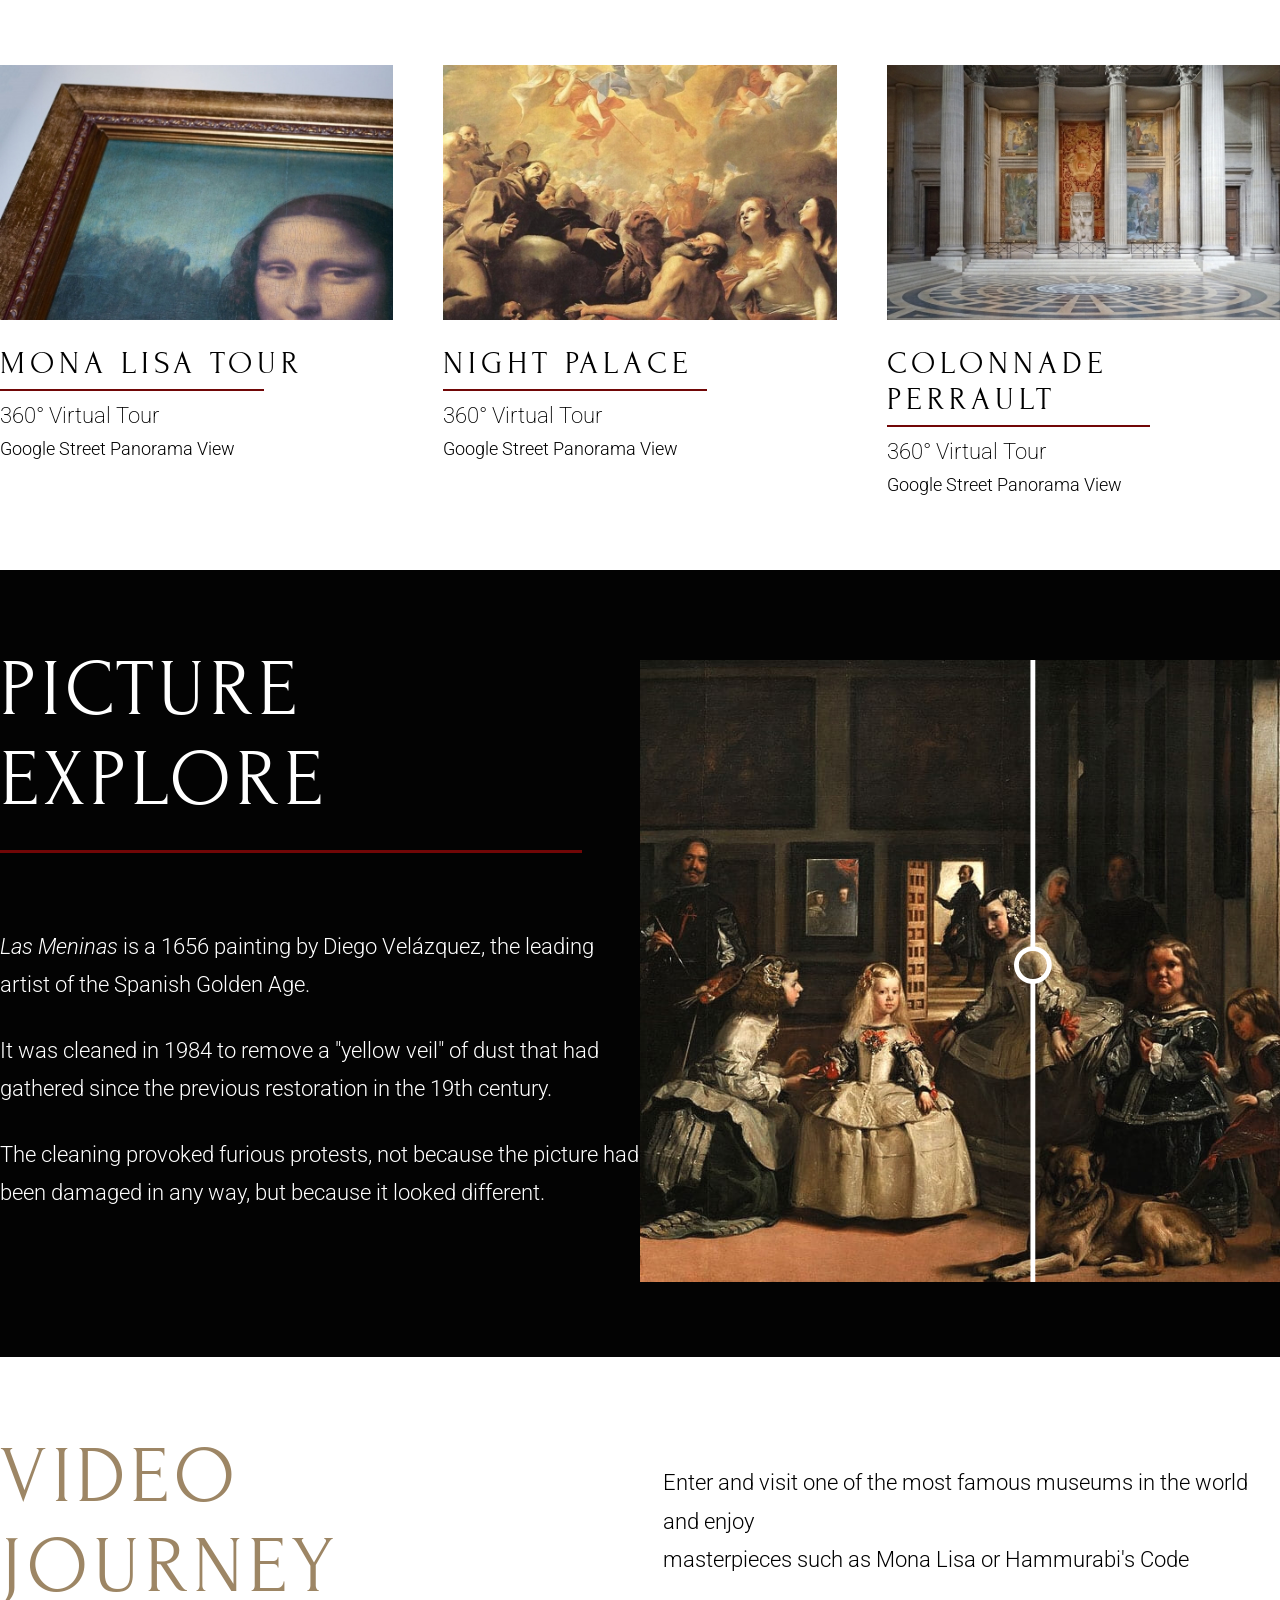
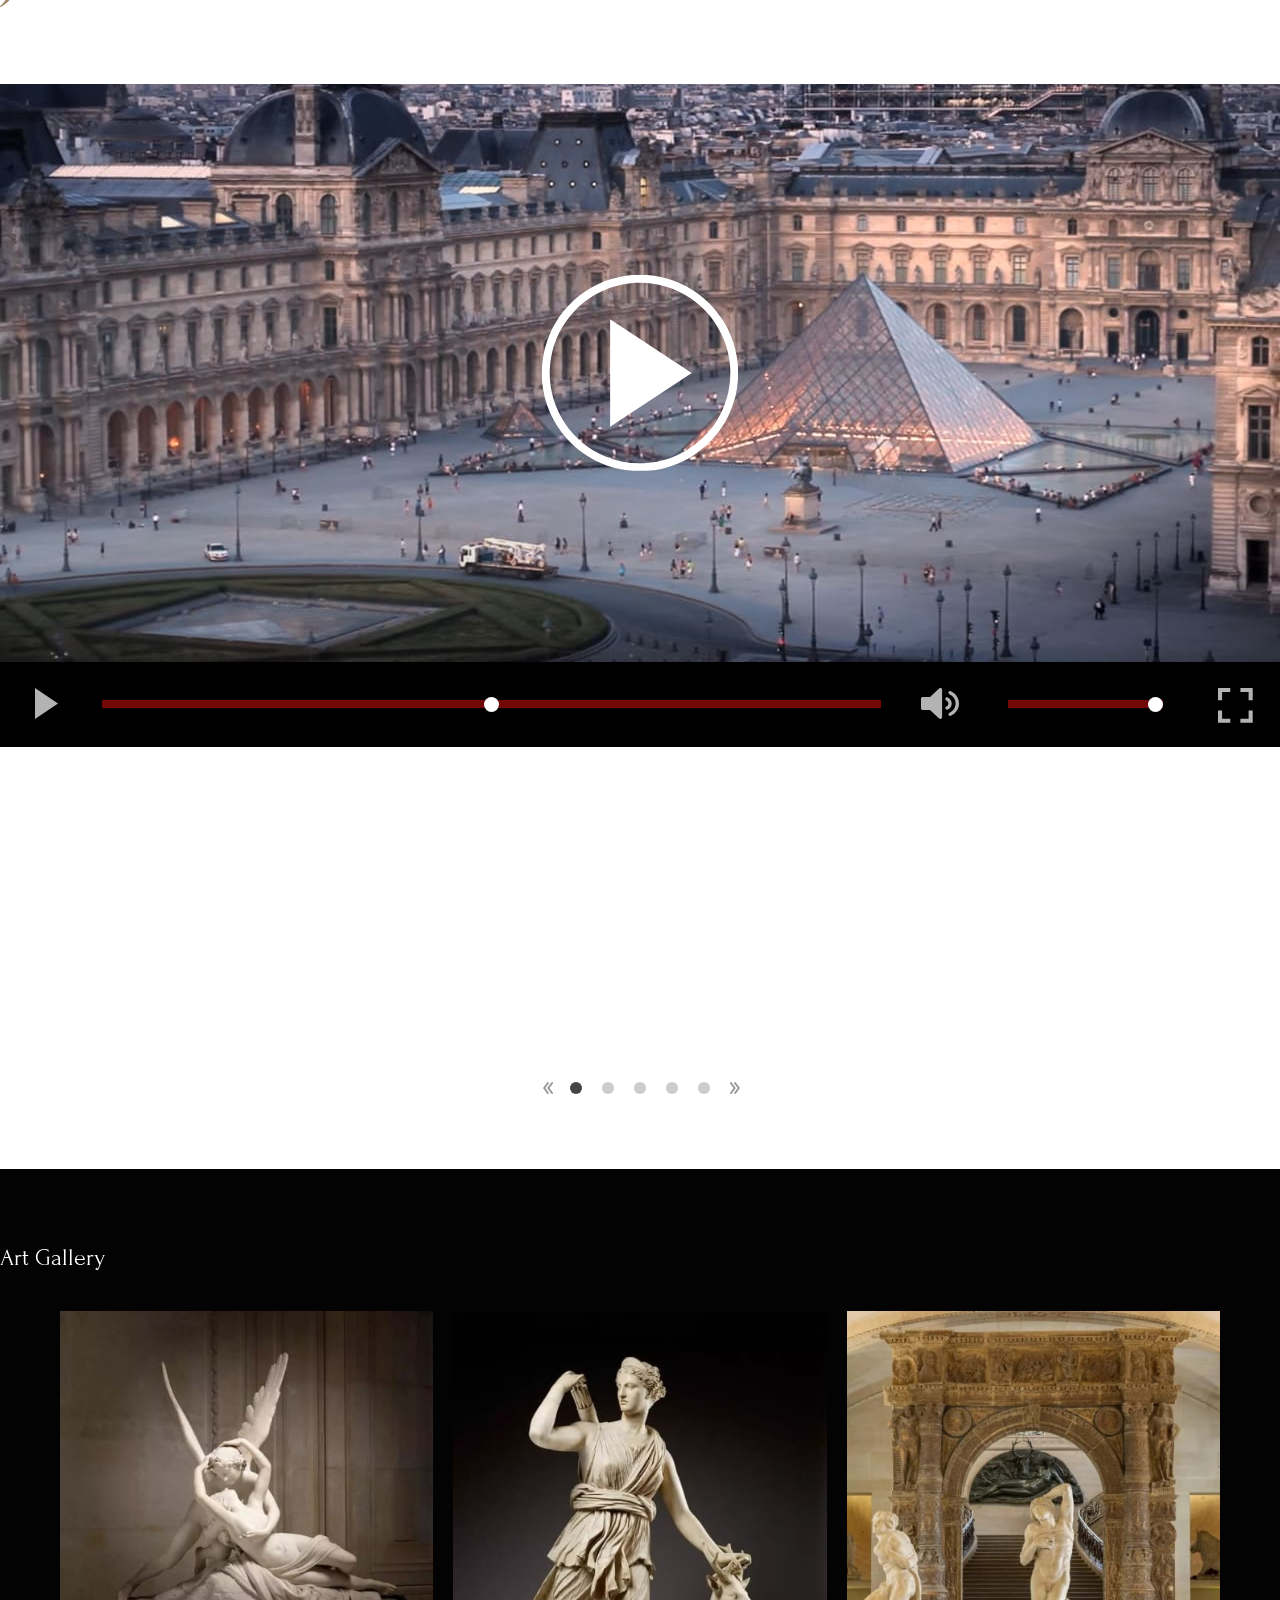
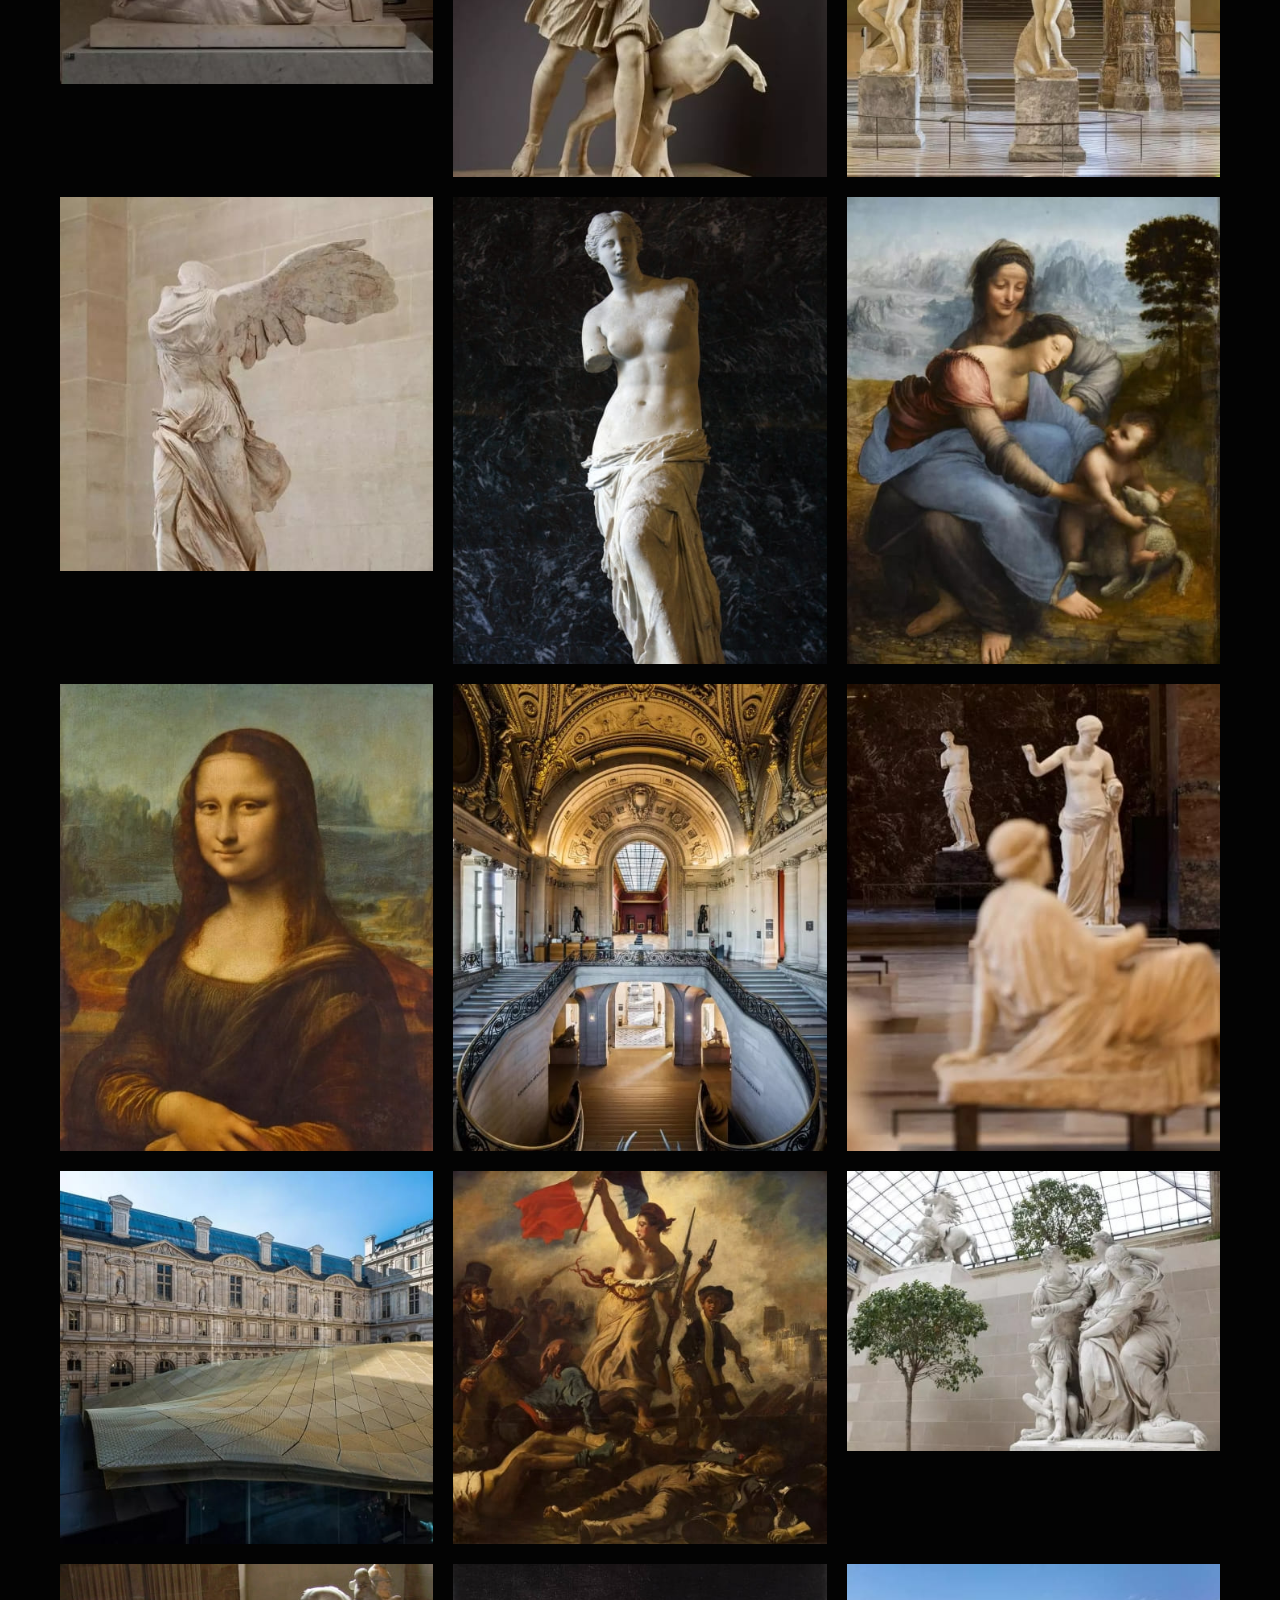
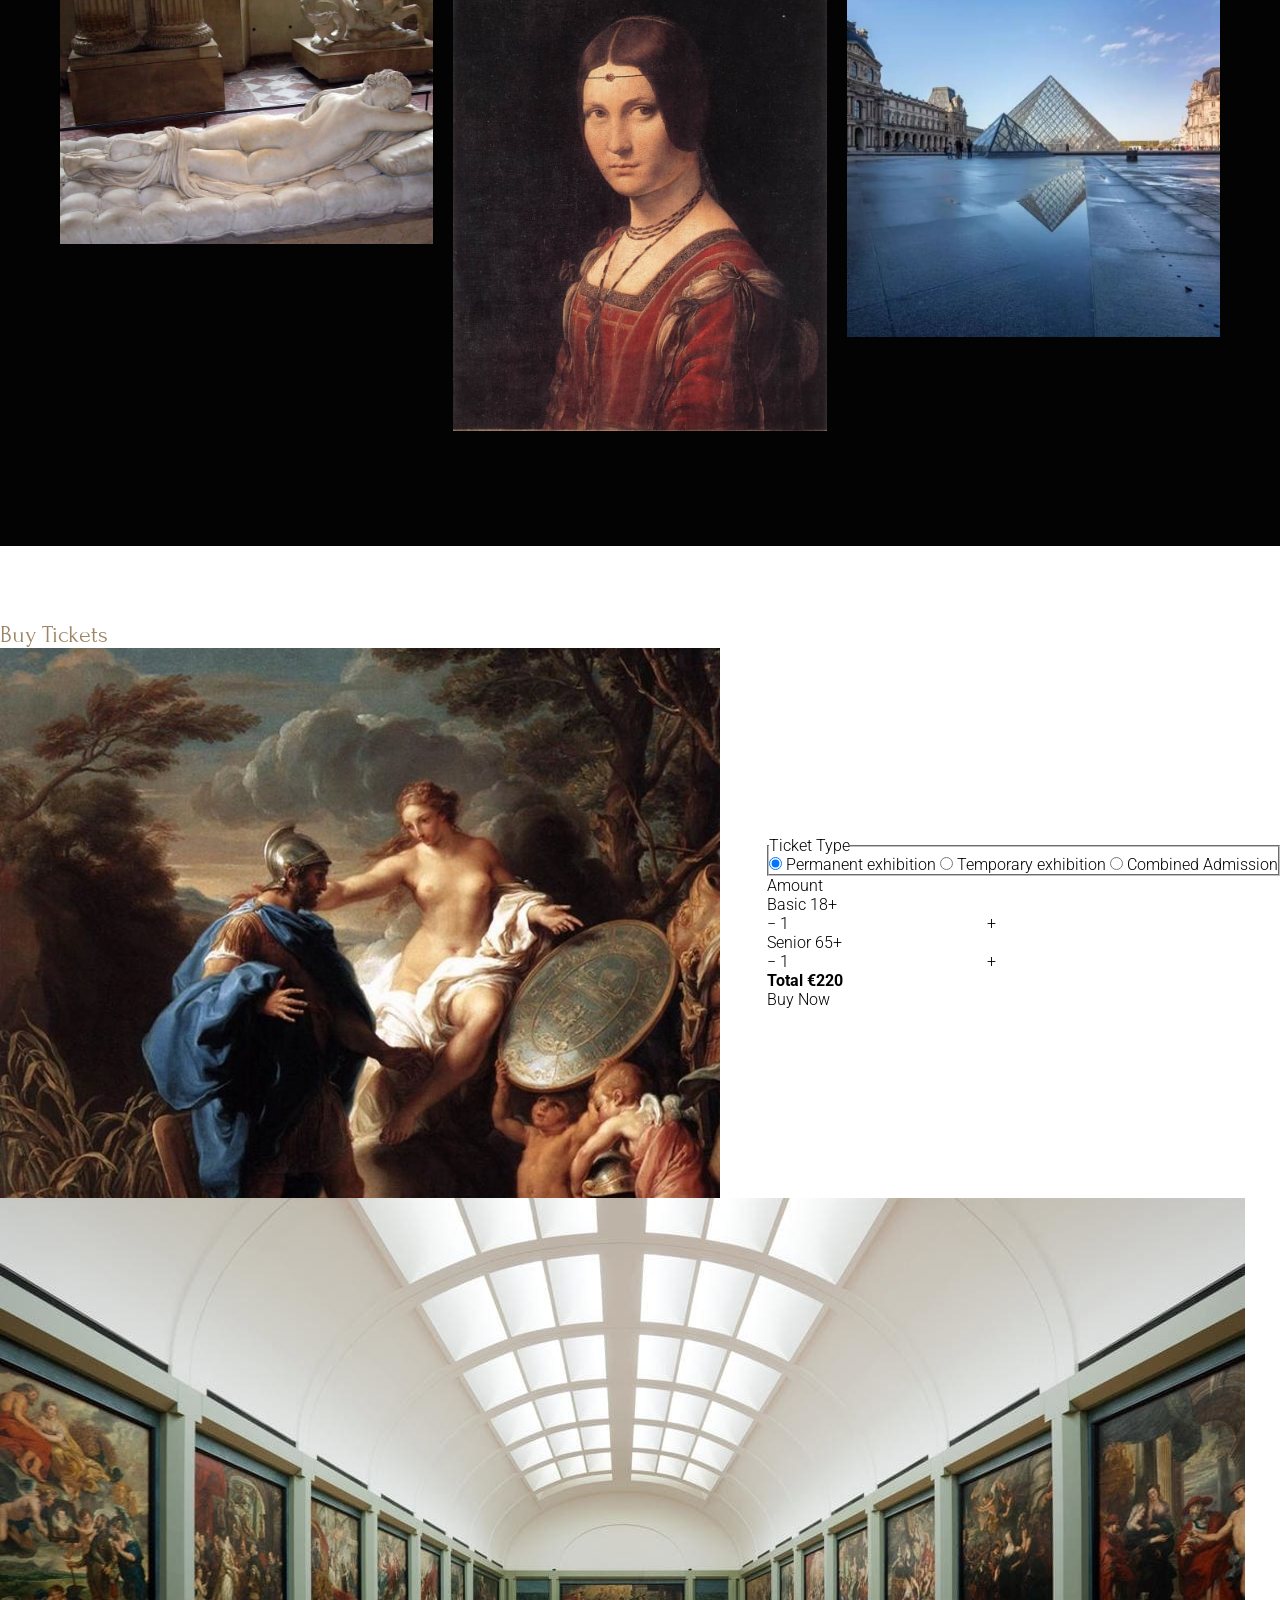
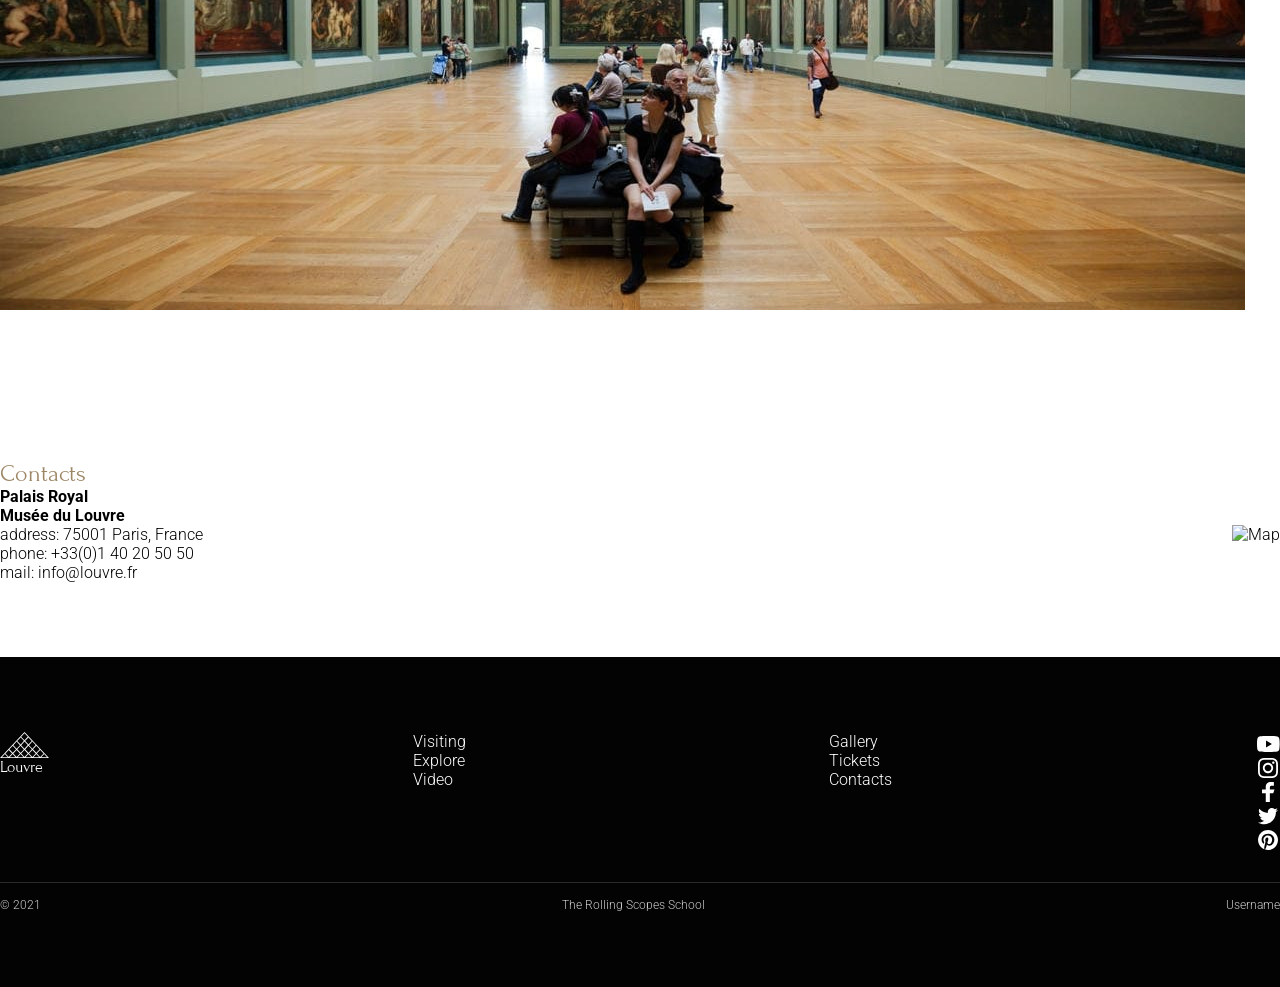
==== commit 14ea3e54: "feat: add html for section video-journey" ====
--- a/museum/index.html
+++ b/museum/index.html
@@ -245,65 +245,154 @@
                 <div class="video-journey__header">
                     <h2 class="video-journey__title">VIDEO JOURNEY</h2>
                     <p class="video-journey__description">
-                        Enter and visit one of the most famous museums in the world and enjoy masterpieces such as Mona
+                        Enter and visit one of the most famous museums in the world and enjoy <br> masterpieces such as
+                        Mona
                         Lisa or Hammurabi's Code
                     </p>
                 </div>
 
                 <!-- big video -->
                 <div class="video-journey__main-video">
-                    <video class="video-journey__video" controls poster="assets/video/poster0.jpg">
-                        <source src="assets/video/video0.mp4" type="video/mp4" />
+                    <video poster="assets/video/poster0.jpg">
+                        <source src="assets/video/video0.mp4" type="video/mp4">
                         Your browser does not support the video tag.
                     </video>
-                    <button class="video-journey__play-button" aria-label="Play video">
-                        ▶
+                    <button class="video-journey__main-video__big-play-button" aria-label="Play video">
+                        <svg xmlns="http://www.w3.org/2000/svg" width="100" height="100" viewBox="0 0 220 220"
+                            fill="none">
+                            <g clip-path="url(#clip0)">
+                                <path
+                                    d="M110 8.89C130.003 8.89 149.558 14.816 166.191 25.927C182.825 37.037 195.79 52.831 203.446 71.311C211.103 89.79 213.107 110.125 209.206 129.744C205.304 149.363 195.672 167.384 181.528 181.528C167.384 195.672 149.363 205.304 129.744 209.206C110.125 213.107 89.79 211.103 71.311 203.446C52.831 195.79 37.037 182.825 25.927 166.191C14.816 149.558 8.888 130.003 8.892 110C8.928 83.196 19.593 57.5 38.546 38.546C57.5 19.593 83.196 8.928 110 8.89ZM110 0C88.244 0 66.977 6.451 48.887 18.538C30.798 30.625 16.699 47.805 8.373 67.905C0.048 88.005 -2.131 110.122 2.114 131.46C6.358 152.798 16.835 172.398 32.218 187.782C47.602 203.166 67.202 213.642 88.54 217.886C109.878 222.131 131.995 219.952 152.095 211.627C172.195 203.301 189.375 189.202 201.462 171.113C213.549 153.023 220 131.756 220 110C220 80.826 208.411 52.847 187.782 32.218C167.153 11.589 139.174 0 110 0Z"
+                                    fill="white" />
+                                <path d="M167.954 110L76.528 49.912V170.088L167.954 110Z" fill="white" />
+                            </g>
+                            <defs>
+                                <clipPath id="clip0">
+                                    <rect width="220" height="220" fill="white" />
+                                </clipPath>
+                            </defs>
+                        </svg>
+                    </button>
+                </div>
+                <div class="video-journey__main-video__video-controls">
+                    <!-- play/pause -->
+                    <button class="video-journey__main-video__btn" id="play">
+                        <svg xmlns="http://www.w3.org/2000/svg" width="23" height="31" viewBox="0 0 23 31" fill="none">
+                            <g clip-path="url(#clip0_1_1902)">
+                                <path d="M23 15.5053L0 0C0 23.3683 0 11.8996 0 31L23 15.5053Z" fill="#B3B3B3" />
+                            </g>
+                            <defs>
+                                <clipPath id="clip0_1_1902">
+                                    <rect width="23" height="31" fill="white" />
+                                </clipPath>
+                            </defs>
+                        </svg>
+                    </button>
+                    <input class="video-journey__main-video__progress-bar" id="progress-bar" type="range">
+                    <!-- volume -->
+                    <button class="video-journey__main-video__btn" id="mute">
+                        <svg xmlns="http://www.w3.org/2000/svg" width="38" height="31" viewBox="0 0 38 31" fill="none">
+                            <g clip-path="url(#clip0_25_108)">
+                                <path
+                                    d="M19.3511 0C18.875 0 18.4622 0.161587 18.1138 0.484761L8.9609 8.97374H1.76C1.28282 8.97374 0.871122 9.13533 0.522673 9.4585C0.174224 9.78167 0 10.1645 0 10.6061V20.3939C0 20.8355 0.174224 21.2183 0.522673 21.5415C0.871122 21.8647 1.28393 22.0263 1.76 22.0263H8.9609L18.1138 30.5152C18.4622 30.8384 18.8739 31 19.3511 31C19.8283 31 20.24 30.8384 20.5884 30.5152C20.9369 30.1921 21.1111 29.8102 21.1111 29.3677V1.63234C21.1111 1.1908 20.9369 0.807935 20.5895 0.484761C20.2422 0.161587 19.8294 0 19.3522 0H19.3511Z"
+                                    fill="#B3B3B3" />
+                                <path
+                                    d="M29.5979 19.1322C30.3389 18.0151 30.7094 16.8082 30.7094 15.5103C30.7094 14.2125 30.3389 13.0014 29.5979 11.8751C28.8569 10.7487 27.8774 9.95512 26.6561 9.49425C26.4819 9.40952 26.2634 9.36612 26.0027 9.36612C25.5499 9.36612 25.1572 9.52422 24.8258 9.83939C24.4943 10.1566 24.3286 10.5431 24.3286 11.004C24.3286 11.3625 24.4331 11.6653 24.6432 11.9123C24.8532 12.1592 25.1044 12.3731 25.4011 12.5519C25.6966 12.7307 25.9932 12.927 26.2898 13.1409C26.5864 13.3548 26.8387 13.6565 27.0477 14.0492C27.2567 14.4419 27.3612 14.9286 27.3612 15.5083C27.3612 16.088 27.2567 16.5747 27.0477 16.9673C26.8387 17.36 26.5864 17.6628 26.2898 17.8756C25.9932 18.0885 25.6966 18.2859 25.4011 18.4646C25.1044 18.6434 24.8522 18.8573 24.6432 19.1043C24.4342 19.3512 24.3286 19.655 24.3286 20.0126C24.3286 20.4734 24.4954 20.8609 24.8258 21.1771C25.1572 21.4913 25.5488 21.6514 26.0027 21.6514C26.2634 21.6514 26.4819 21.6091 26.6561 21.5233C27.8763 21.0449 28.8569 20.2471 29.5979 19.1291V19.1322Z"
+                                    fill="#B3B3B3" />
+                                <path
+                                    d="M35.7563 22.8582C37.252 20.6112 37.9999 18.1571 37.9999 15.499C37.9999 12.8419 37.252 10.3899 35.7563 8.13971C34.2605 5.89271 32.2811 4.25452 29.819 3.23039C29.591 3.14417 29.362 3.10001 29.1329 3.10001C28.6759 3.10001 28.2796 3.26509 27.9451 3.59525C27.6105 3.92541 27.4443 4.31551 27.4443 4.76764C27.4443 5.44479 27.7874 5.95685 28.4735 6.30489C29.4579 6.80855 30.1269 7.19023 30.4785 7.45099C31.7803 8.38891 32.7967 9.56445 33.5265 10.9797C34.2562 12.395 34.6216 13.9007 34.6216 15.5C34.6216 17.0972 34.2562 18.6039 33.5265 20.0203C32.7967 21.4356 31.7803 22.6111 30.4785 23.549C30.1269 23.8098 29.4579 24.1915 28.4735 24.6951C27.7874 25.0432 27.4443 25.5542 27.4443 26.2324C27.4443 26.6835 27.6116 27.0746 27.9451 27.4048C28.2785 27.7349 28.6833 27.9 29.1585 27.9C29.3694 27.9 29.59 27.8558 29.818 27.7696C32.28 26.7444 34.2605 25.1084 35.7552 22.8593L35.7563 22.8582Z"
+                                    fill="#B3B3B3" />
+                            </g>
+                            <defs>
+                                <clipPath id="clip0_25_108">
+                                    <rect width="38" height="31" fill="white" />
+                                </clipPath>
+                            </defs>
+                        </svg>
+                    </button>
+                    <input id="volume-bar" class="video-journey__main-video__progress-volume" type="range" min="0"
+                        max="1" step="0.01" value="1" />
+                    <!-- fullscreen -->
+                    <button class="video-journey__main-video__btn video-journey__main-video__btn-fullscreen" id="fullscreen">
+                        <svg xmlns="http://www.w3.org/2000/svg" width="35" height="35" viewBox="0 0 35 35" fill="none">
+                            <g clip-path="url(#clip0_1_1882)">
+                                <path d="M30.6055 30.7513H22.4097V34.8638H34.7083V22.5069H30.6055V30.7513Z"
+                                    fill="#B3B3B3" />
+                                <path d="M4.10278 22.5069H0V34.8638H12.2986V30.7513H4.10278V22.5069Z" fill="#B3B3B3" />
+                                <path d="M0 12.3569H4.10278V4.12222H12.2986V0H0V12.3569Z" fill="#B3B3B3" />
+                                <path d="M22.4097 0V4.12222H30.6055V12.3569H34.7083V0H22.4097Z" fill="#B3B3B3" />
+                            </g>
+                            <defs>
+                                <clipPath id="clip0_1_1882">
+                                    <rect width="35" height="35" fill="white" />
+                                </clipPath>
+                            </defs>
+                        </svg>
                     </button>
                 </div>
 
                 <!-- slider YouTube-video -->
                 <div class="video-journey__slider">
-                    <button class="video-journey__arrow video-journey__arrow--prev"
-                        aria-label="Previous video">&#9664;</button>
-
-                    <ul class="video-journey__thumbnails">
-                        <li class="video-journey__thumbnail active">
-                            <iframe class="video-journey__iframe" src="https://www.youtube.com/embed/VIDEO_ID_1"
-                                title="Video 1" frameborder="0"
-                                allow="accelerometer; autoplay; clipboard-write; encrypted-media; gyroscope; picture-in-picture"
-                                allowfullscreen>
-                            </iframe>
-                        </li>
-                        <li class="video-journey__thumbnail">
-                            <iframe class="video-journey__iframe" src="https://www.youtube.com/embed/VIDEO_ID_2"
-                                title="Video 2" frameborder="0"
-                                allow="accelerometer; autoplay; clipboard-write; encrypted-media; gyroscope; picture-in-picture"
-                                allowfullscreen>
-                            </iframe>
-                        </li>
-                        <li class="video-journey__thumbnail">
-                            <iframe class="video-journey__iframe" src="https://www.youtube.com/embed/VIDEO_ID_3"
-                                title="Video 3" frameborder="0"
-                                allow="accelerometer; autoplay; clipboard-write; encrypted-media; gyroscope; picture-in-picture"
-                                allowfullscreen>
-                            </iframe>
-                        </li>
-                        <li class="video-journey__thumbnail">
-                            <iframe class="video-journey__iframe" src="https://www.youtube.com/embed/VIDEO_ID_4"
-                                title="Video 4" frameborder="0"
-                                allow="accelerometer; autoplay; clipboard-write; encrypted-media; gyroscope; picture-in-picture"
-                                allowfullscreen>
-                            </iframe>
-                        </li>
-                    </ul>
-
-                    <button class="video-journey__arrow video-journey__arrow--next"
-                        aria-label="Next video">&#9654;</button>
-                </div>
-
-                <div class="video-journey__pagination">
-                    <span class="video-journey__page-current">3</span> / <span
-                        class="video-journey__page-total">18</span>
+                    <div class="video-journey__slider__wrapper">
+                        <ul class="video-journey__thumbnails">
+                            <li class="video-journey__thumbnail active">
+                                <iframe class="video-journey__iframe" src="https://www.youtube.com/embed/aWmJ5DgyWPI"
+                                    title="Video 1" loading="lazy"
+                                    allow="accelerometer; autoplay; clipboard-write; encrypted-media; gyroscope; picture-in-picture"
+                                    allowfullscreen>
+                                </iframe>
+                            </li>
+                            <li class="video-journey__thumbnail">
+                                <iframe class="video-journey__iframe" src="https://www.youtube.com/embed/Vi5D6FKhRmo"
+                                    title="Video 2" loading="lazy"
+                                    allow="accelerometer; autoplay; clipboard-write; encrypted-media; gyroscope; picture-in-picture"
+                                    allowfullscreen>
+                                </iframe>
+                            </li>
+                            <li class="video-journey__thumbnail">
+                                <iframe class="video-journey__iframe" src="https://www.youtube.com/embed/NOhDysLnTvY"
+                                    title="Video 3" loading="lazy"
+                                    allow="accelerometer; autoplay; clipboard-write; encrypted-media; gyroscope; picture-in-picture"
+                                    allowfullscreen>
+                                </iframe>
+                            </li>
+                            <li class="video-journey__thumbnail">
+                                <iframe class="video-journey__iframe" src="https://www.youtube.com/embed/2OR0OCr6uRE"
+                                    title="Video 4" loading="lazy"
+                                    allow="accelerometer; autoplay; clipboard-write; encrypted-media; gyroscope; picture-in-picture"
+                                    allowfullscreen>
+                                </iframe>
+                            </li>
+
+                        </ul>
+                    </div>
+                    <div class="video-journey__pagination">
+                        <button class="video-journey__arrow video-journey__arrow--prev" aria-label="Previous video">
+                            <svg class="video-journey__arrow video-journey__arrow--prev" viewBox="0 0 10 12" fill="none"
+                                xmlns="http://www.w3.org/2000/svg">
+                                <path fill-rule="evenodd" clip-rule="evenodd"
+                                    d="M5.478 0.219C5.878 0.564 5.943 1.193 5.623 1.625L2.376 6L5.623 10.375C5.943 10.807 5.878 11.436 5.478 11.781C5.078 12.126 4.494 12.056 4.174 11.625L0 6L4.174 0.375C4.494 -0.056 5.078 -0.126 5.478 0.219ZM9.652 0.219C10.052 0.564 10.117 1.193 9.797 1.625L6.550 6L9.797 10.375C10.117 10.807 10.052 11.436 9.652 11.781C9.252 12.126 8.668 12.056 8.348 11.625L4.174 6L8.348 0.375C8.668 -0.056 9.252 -0.126 9.652 0.219Z"
+                                    fill="#999999" />
+                            </svg>
+                        </button>
+
+                        <div class="video-journey__pagination__dots">
+                            <div class="video-journey__pagination__dot video-journey__pagination__dot--active"></div>
+                            <div class="video-journey__pagination__dot"></div>
+                            <div class="video-journey__pagination__dot"></div>
+                            <div class="video-journey__pagination__dot"></div>
+                            <div class="video-journey__pagination__dot"></div>
+                        </div>
+
+                        <button class="video-journey__arrow video-journey__arrow--next" aria-label="Next video">
+                            <svg class="video-journey__arrow video-journey__arrow--next" viewBox="0 0 10 12" fill="none"
+                                xmlns="http://www.w3.org/2000/svg">
+                                <path fill-rule="evenodd" clip-rule="evenodd"
+                                    d="M0.348 0.219C0.748 -0.126 1.332 -0.056 1.652 0.375L5.826 6L1.652 11.625C1.332 12.056 0.748 12.126 0.348 11.781C-0.052 11.436 -0.117 10.807 0.203 10.375L3.450 6L0.203 1.625C-0.117 1.193 -0.052 0.564 0.348 0.219ZM4.522 0.219C4.922 -0.126 5.506 -0.056 5.826 0.375L10 6L5.826 11.625C5.506 12.056 4.922 12.126 4.522 11.781C4.122 11.436 4.057 10.807 4.377 10.375L7.624 6L4.377 1.625C4.057 1.193 4.122 0.564 4.522 0.219Z"
+                                    fill="#999999" />
+                            </svg>
+                        </button>
+                    </div>
                 </div>
             </div>
         </section>
--- a/museum/css/style.css
+++ b/museum/css/style.css
@@ -354,13 +354,13 @@
 .picture-explore__content {
   flex: 1;
 }
-.picture-explore__content__title {
+.picture-explore__content .picture-explore__title {
   font-size: 80px;
   line-height: 90px;
   letter-spacing: 5px;
   text-transform: uppercase;
 }
-.picture-explore__content__title::after {
+.picture-explore__content .picture-explore__title::after {
   content: "";
   display: block;
   width: 91%;
@@ -369,7 +369,7 @@
   margin-top: 25px;
   margin-bottom: 75px;
 }
-.picture-explore__content__text {
+.picture-explore__content .picture-explore__text {
   font-size: 22px;
   line-height: 38.5px;
   margin-bottom: 27px;
@@ -401,11 +401,193 @@
   height: 100%;
 }
 
+.video-journey__header {
+  display: flex;
+  gap: 115px;
+}
+.video-journey__header .video-journey__title {
+  font-size: 80px;
+  line-height: 90px;
+  /* 112.5% */
+  letter-spacing: 5px;
+  text-transform: uppercase;
+}
+.video-journey__header .video-journey__description {
+  align-self: center;
+  font-size: 22px;
+  line-height: 38.5px;
+  /* 175% */
+}
+
+.video-journey__main-video {
+  aspect-ratio: 1440/650;
+  overflow: hidden;
+  flex-shrink: 1;
+  margin-top: 72px;
+  position: relative;
+  width: 100%;
+  margin-left: auto;
+  margin-right: auto;
+}
+.video-journey__main-video video {
+  width: 100%;
+  height: 100%;
+  object-fit: cover;
+  display: block;
+  object-position: center;
+}
+.video-journey__main-video .video-journey__main-video__big-play-button {
+  position: absolute;
+  top: 50%;
+  left: 50%;
+  transform: translate(-50%, -50%);
+  width: 34%;
+  height: 34%;
+  transition: transform 0.3s ease;
+}
+.video-journey__main-video .video-journey__main-video__big-play-button svg {
+  width: 100%;
+  height: 100%;
+  transition: opacity 0.3s ease;
+}
+.video-journey__main-video .video-journey__main-video__big-play-button:hover svg {
+  opacity: 0.85;
+}
+
+.video-journey__main-video__video-controls {
+  background: #000;
+  margin-bottom: 40px;
+  top: 0%;
+  width: 100%;
+  display: flex;
+  align-items: center;
+  gap: 40px;
+  padding: 0 30px;
+  z-index: 2;
+  height: 85px;
+}
+.video-journey__main-video__video-controls .video-journey__main-video__btn {
+  cursor: pointer;
+  width: 32px;
+  height: 32px;
+}
+.video-journey__main-video__video-controls .video-journey__main-video__btn img {
+  width: 100%;
+  height: 100%;
+  object-fit: contain;
+}
+.video-journey__main-video__video-controls .video-journey__main-video__progress-bar {
+  flex-grow: 1;
+  height: 8px;
+  background: #710707;
+  appearance: none;
+  cursor: pointer;
+}
+.video-journey__main-video__video-controls .video-journey__main-video__progress-bar::-webkit-slider-thumb {
+  appearance: none;
+  width: 15px;
+  height: 15px;
+  background: white;
+  border-radius: 100%;
+}
+.video-journey__main-video__video-controls .video-journey__main-video__progress-volume {
+  margin: 0 15px;
+  width: 155px;
+  height: 8px;
+  background: #710707;
+  appearance: none;
+  cursor: pointer;
+}
+.video-journey__main-video__video-controls .video-journey__main-video__progress-volume::-webkit-slider-thumb {
+  appearance: none;
+  width: 15px;
+  height: 15px;
+  background: white;
+  border-radius: 100%;
+}
+
+.video-journey__slider {
+  display: flex;
+  flex-direction: column;
+  gap: 40px;
+  align-items: center;
+  justify-content: center;
+}
+
+.video-journey__slider__wrapper {
+  max-width: 1440px;
+  height: 100%;
+  overflow: hidden;
+}
+
 .video-journey__thumbnails {
-  display: grid;
-  grid-template-columns: repeat(auto-fit, minmax(300px, 1fr));
-  gap: 1rem;
+  overflow: hidden;
+  display: flex;
+  gap: 38px;
+  scroll-behavior: smooth;
+  margin: 0 auto;
+}
+
+.video-journey__thumbnail {
+  border: none;
+  width: 455px;
+  height: 255px;
+  flex-shrink: 0;
+}
+
+.video-journey__thumbnail.active {
+  border-color: #8e735b;
+}
+
+.video-journey__iframe {
+  border: none;
+  width: 100%;
+  height: 100%;
+}
+
+.video-journey__pagination {
+  display: flex;
+  text-align: center;
+  align-items: center;
   justify-content: center;
+}
+
+.video-journey__arrow {
+  width: 10px;
+  height: 12px;
+  position: absolute;
+  transform: translateY(-25%);
+  cursor: pointer;
+  z-index: 10;
+  transition: color 0.3s;
+}
+
+.video-journey__arrow:hover {
+  color: #000;
+}
+
+.video-journey__arrow--prev {
+  margin-right: 195px;
+}
+
+.video-journey__arrow--next {
+  margin-left: 60px;
+}
+
+.video-journey__pagination__dots {
+  display: flex;
+  gap: 20px;
+}
+.video-journey__pagination__dots .video-journey__pagination__dot {
+  width: 12px;
+  height: 12px;
+  border-radius: 50%;
+  background-color: #ccc;
+  cursor: pointer;
+  transition: background-color 0.3s;
+}
+.video-journey__pagination__dots .video-journey__pagination__dot--active {
+  background-color: #444;
 }
 
 .art-gallery__grid {
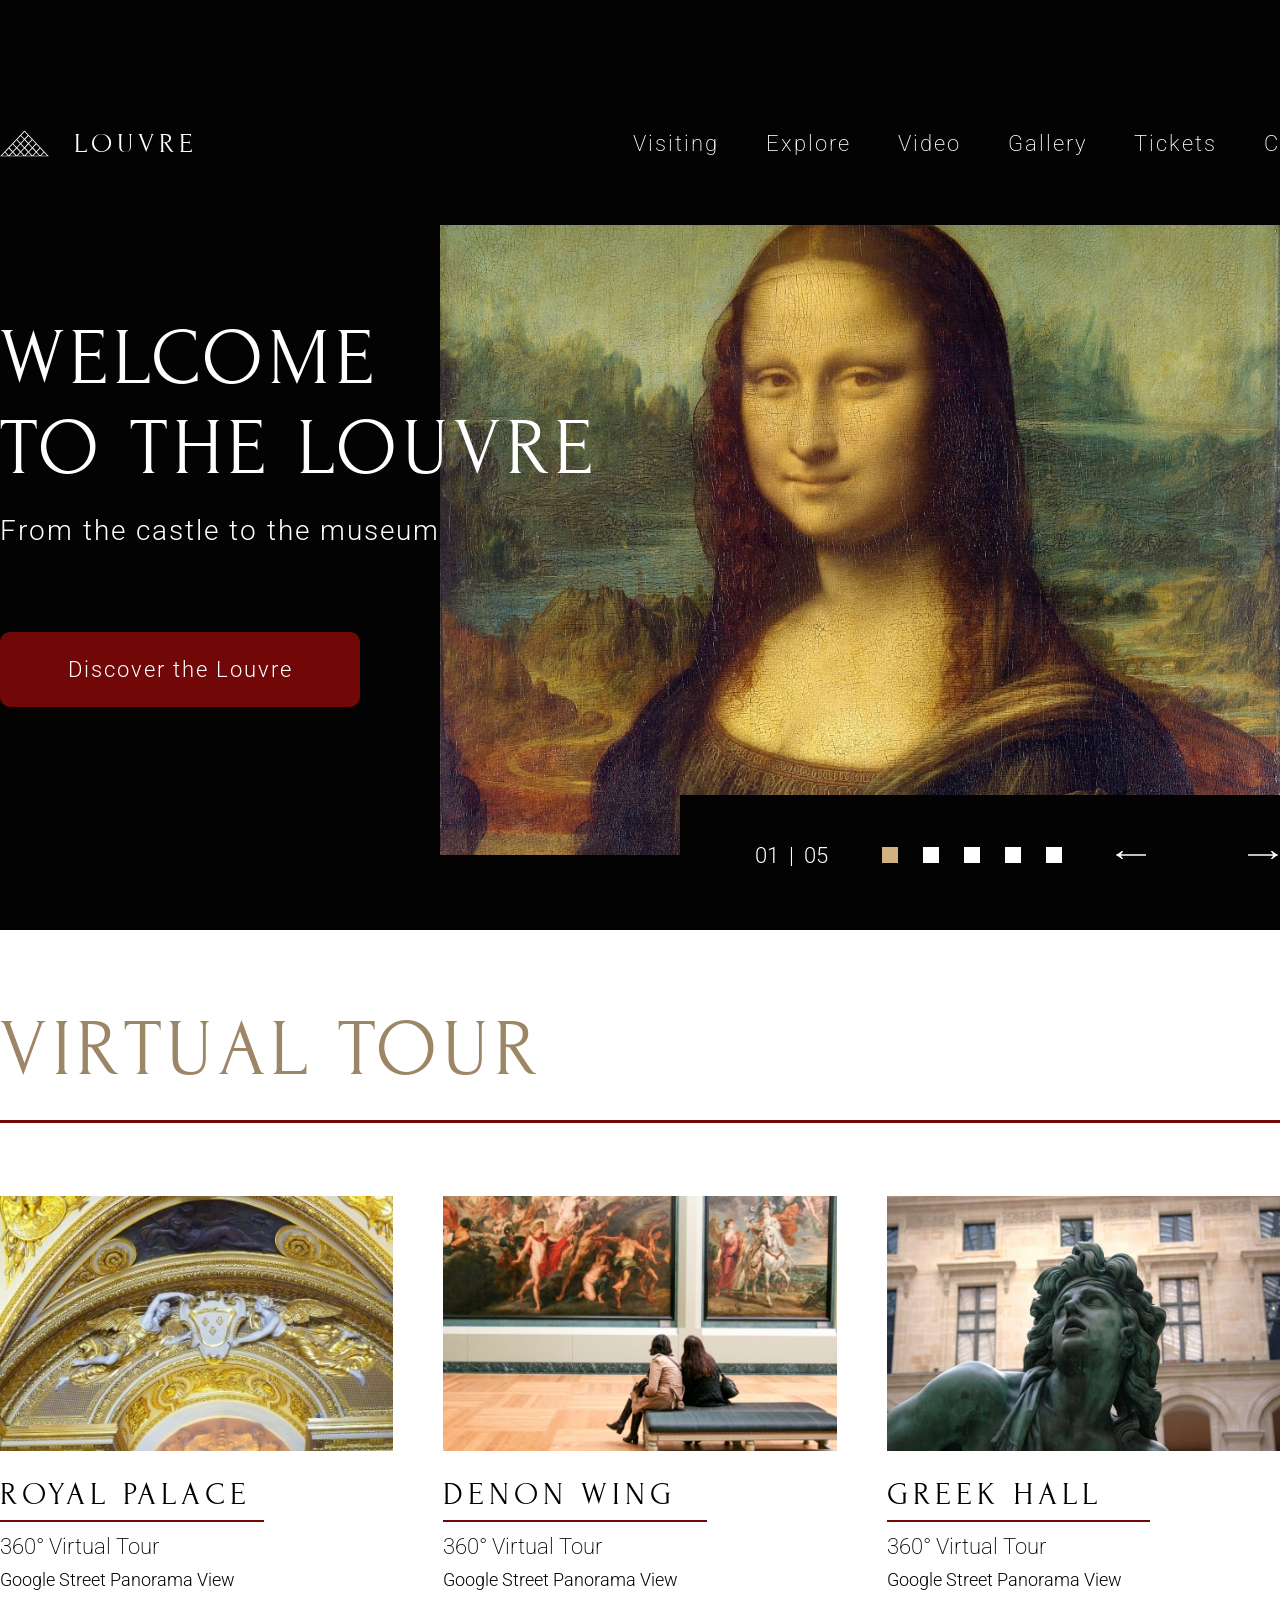
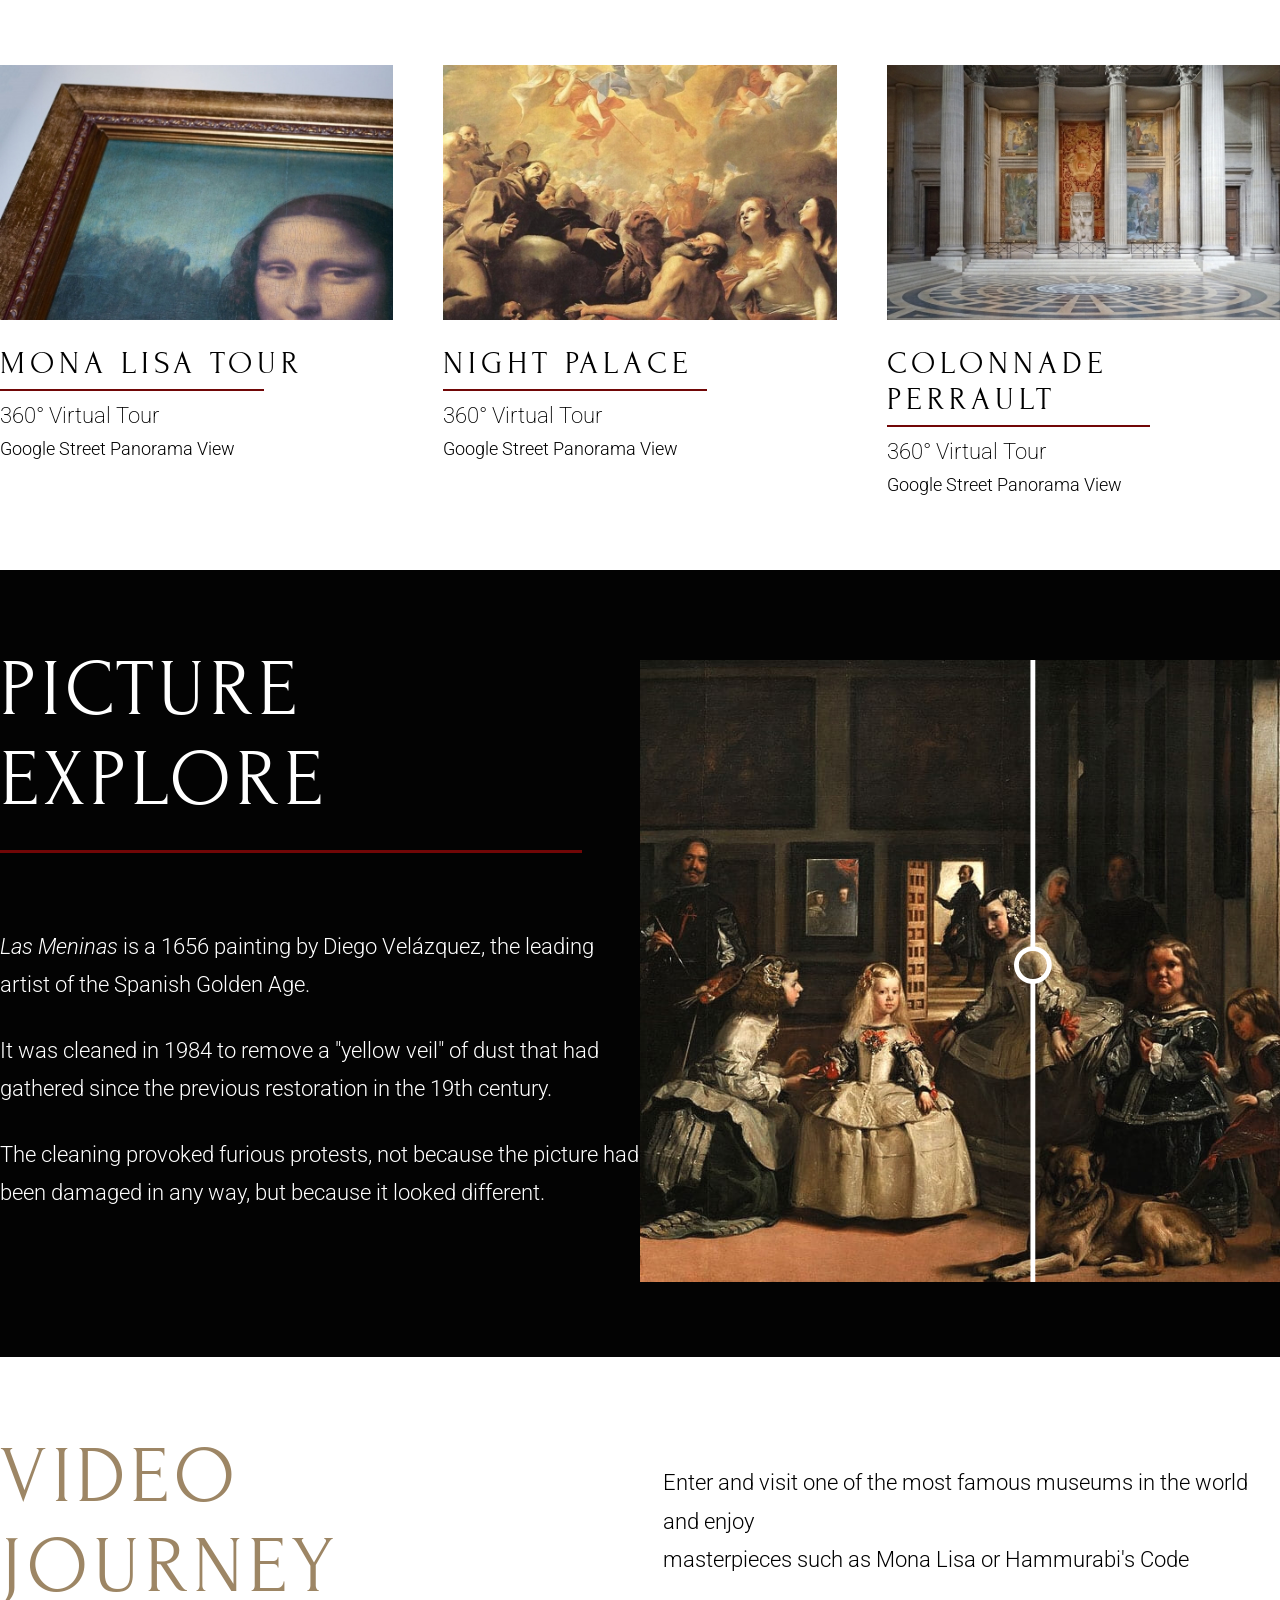
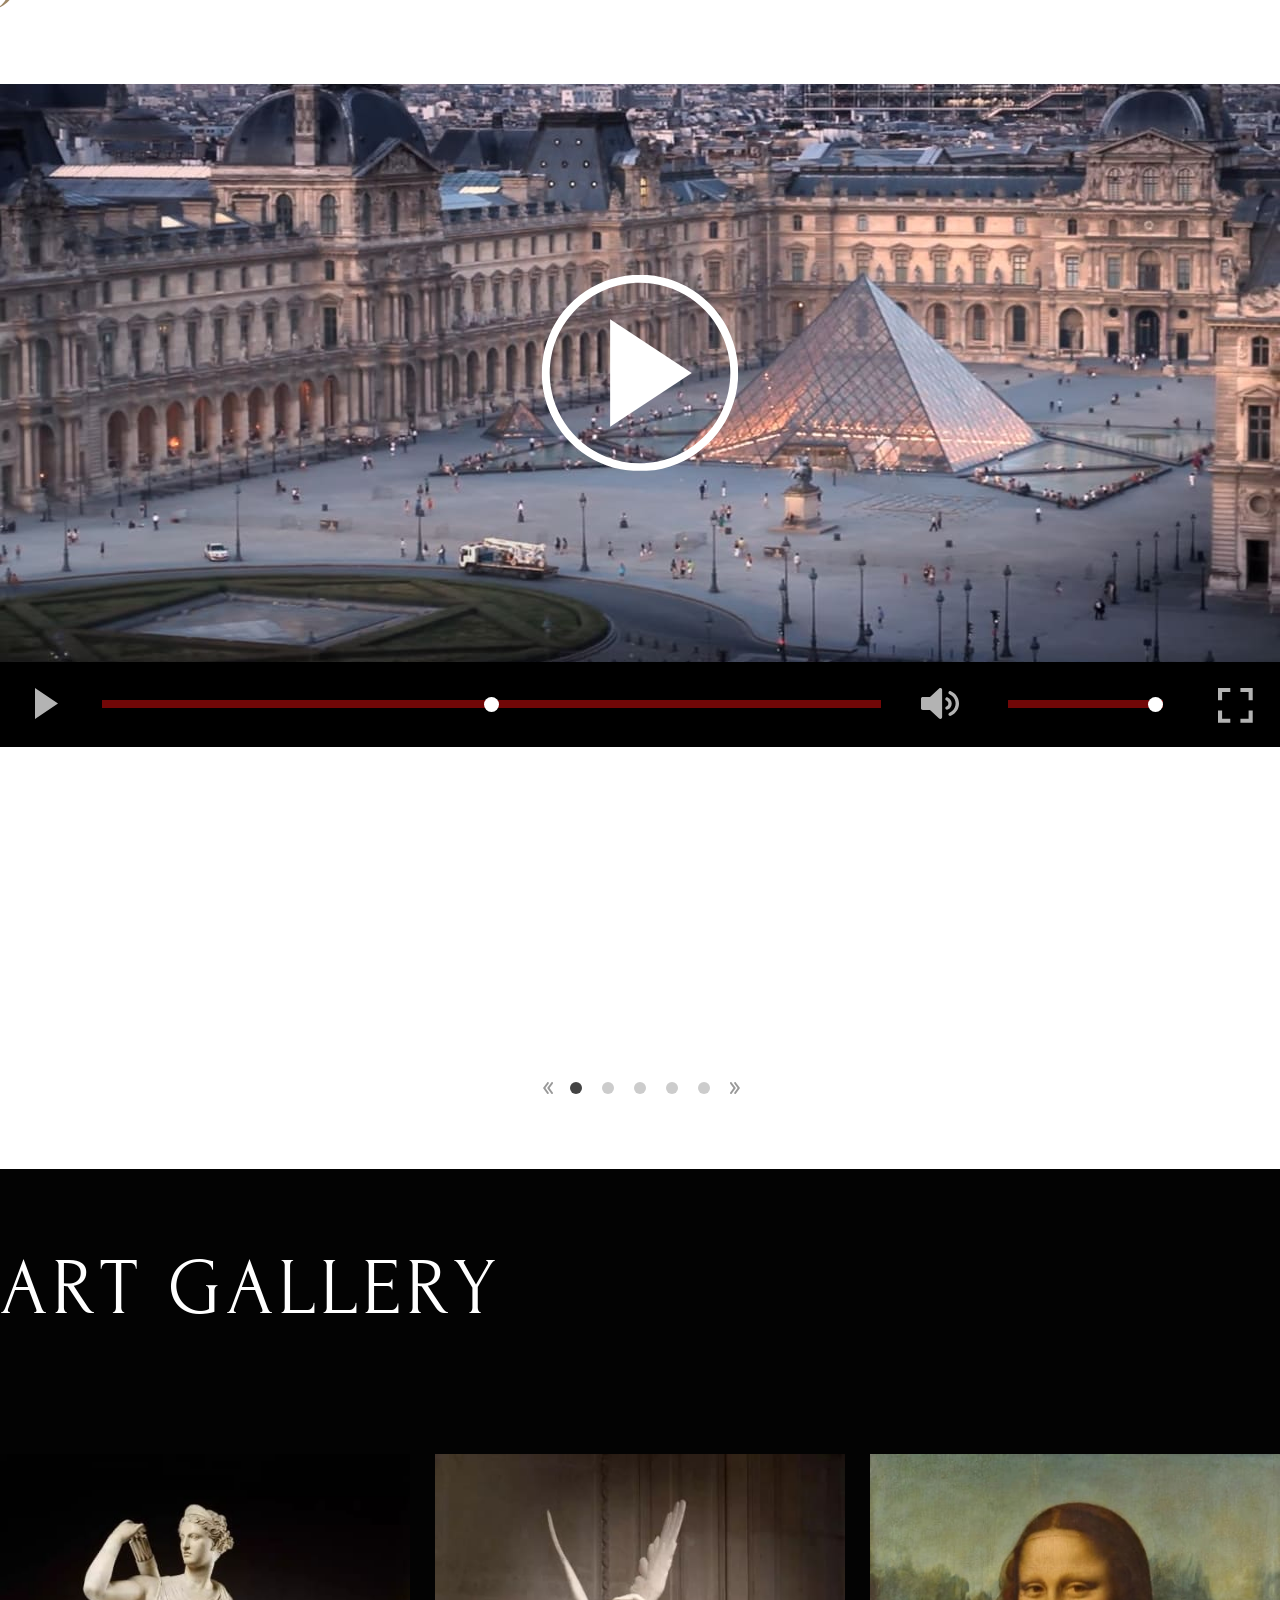
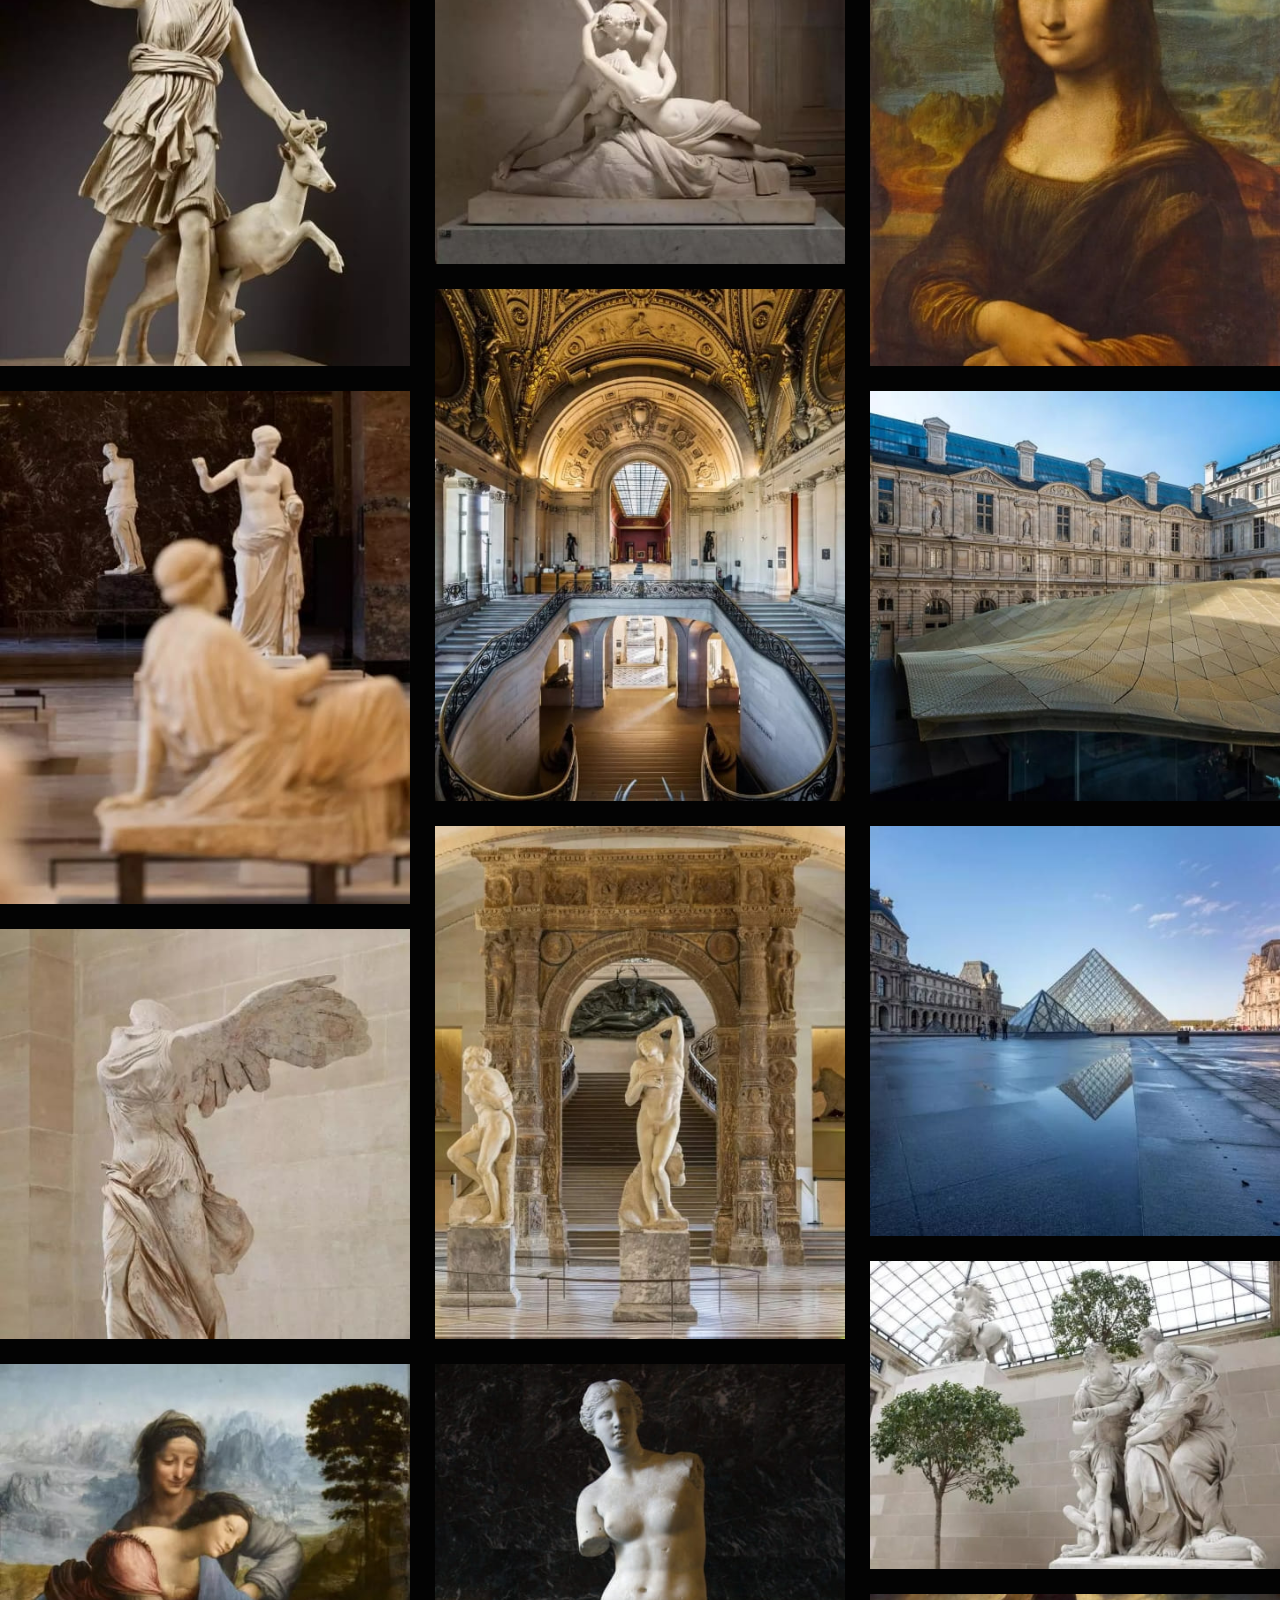
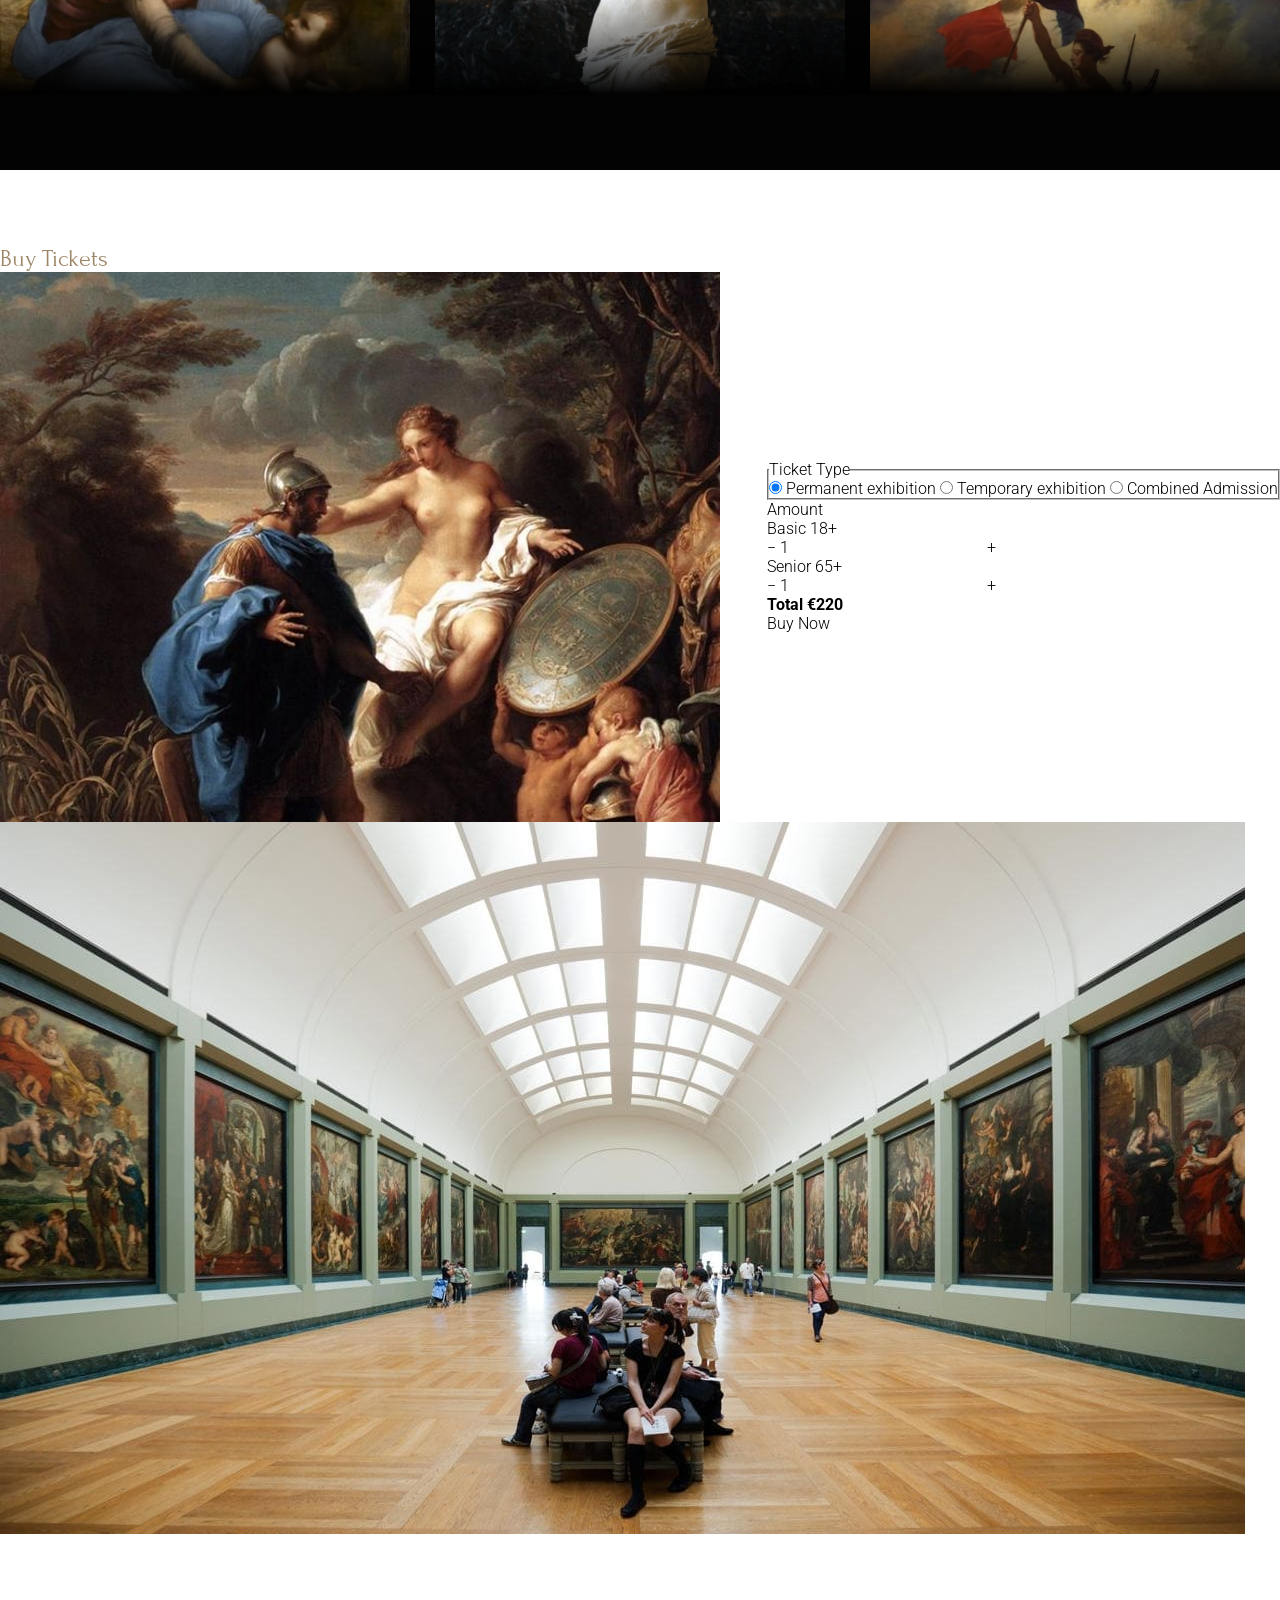
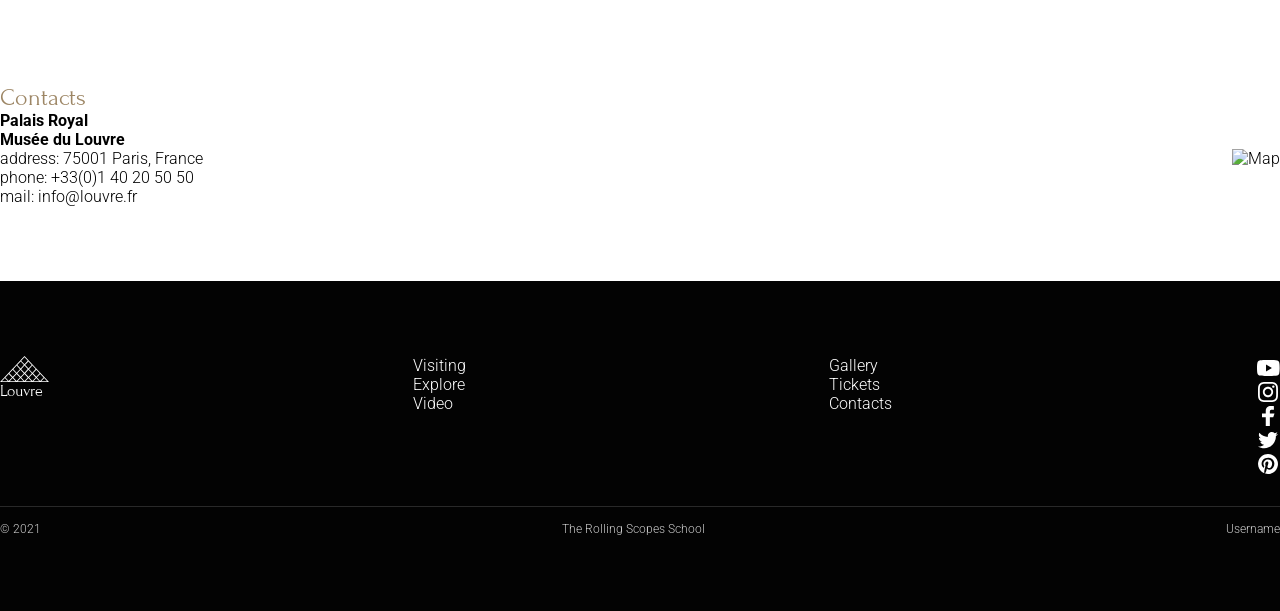
==== commit afa49437: "feat: add html for art-gallery section" ====
--- a/museum/index.html
+++ b/museum/index.html
@@ -236,8 +236,6 @@
                 </div>
             </div>
         </section>
-
-
 
         <!-- VIDEO JOURNEY -->
         <section class="section video-journey" id="video-journey">
@@ -313,7 +311,8 @@
                     <input id="volume-bar" class="video-journey__main-video__progress-volume" type="range" min="0"
                         max="1" step="0.01" value="1" />
                     <!-- fullscreen -->
-                    <button class="video-journey__main-video__btn video-journey__main-video__btn-fullscreen" id="fullscreen">
+                    <button class="video-journey__main-video__btn video-journey__main-video__btn-fullscreen"
+                        id="fullscreen">
                         <svg xmlns="http://www.w3.org/2000/svg" width="35" height="35" viewBox="0 0 35 35" fill="none">
                             <g clip-path="url(#clip0_1_1882)">
                                 <path d="M30.6055 30.7513H22.4097V34.8638H34.7083V22.5069H30.6055V30.7513Z"
@@ -403,23 +402,25 @@
             <div class="container">
                 <h2 class="art-gallery__title">Art Gallery</h2>
 
-                <div class="art-gallery__slider-wrapper">
-                    <div class="art-gallery__grid">
-                        <img src="assets/img/galery/galery1.jpg" alt="Art 1" class="art-gallery__image" />
-                        <img src="assets/img/galery/galery2.jpg" alt="Art 2" class="art-gallery__image" />
-                        <img src="assets/img/galery/galery3.jpg" alt="Art 3" class="art-gallery__image" />
-                        <img src="assets/img/galery/galery4.jpg" alt="Art 4" class="art-gallery__image" />
-                        <img src="assets/img/galery/galery5.jpg" alt="Art 5" class="art-gallery__image" />
-                        <img src="assets/img/galery/galery6.jpg" alt="Art 6" class="art-gallery__image" />
-                        <img src="assets/img/galery/galery7.jpg" alt="Art 7" class="art-gallery__image" />
-                        <img src="assets/img/galery/galery8.jpg" alt="Art 8" class="art-gallery__image" />
-                        <img src="assets/img/galery/galery9.jpg" alt="Art 9" class="art-gallery__image" />
-                        <img src="assets/img/galery/galery10.jpg" alt="Art 10" class="art-gallery__image" />
-                        <img src="assets/img/galery/galery11.jpg" alt="Art 11" class="art-gallery__image" />
-                        <img src="assets/img/galery/galery12.jpg" alt="Art 12" class="art-gallery__image" />
-                        <img src="assets/img/galery/galery13.jpg" alt="Art 13" class="art-gallery__image" />
-                        <img src="assets/img/galery/galery14.jpg" alt="Art 14" class="art-gallery__image" />
-                        <img src="assets/img/galery/galery15.jpg" alt="Art 15" class="art-gallery__image" />
+                <div class="art-gallery__shadow">
+                    <div class="art-gallery__wrapper">
+                        <div class="art-gallery__grid">
+                            <img src="assets/img/galery/galery2.jpg" alt="Art 1" class="art-gallery__image">
+                            <img src="assets/img/galery/galery9.jpg" alt="Art 2" class="art-gallery__image">
+                            <img src="assets/img/galery/galery4.jpg" alt="Art 3" class="art-gallery__image">
+                            <img src="assets/img/galery/galery6.jpg" alt="Art 4" class="art-gallery__image">
+                            <img src="assets/img/galery/galery8.jpg" alt="Art 5" class="art-gallery__image">
+                            <img src="assets/img/galery/galery1.jpg" alt="Art 6" class="art-gallery__image">
+                            <img src="assets/img/galery/galery8.jpg" alt="Art 7" class="art-gallery__image">
+                            <img src="assets/img/galery/galery3.jpg" alt="Art 8" class="art-gallery__image">
+                            <img src="assets/img/galery/galery5.jpg" alt="Art 9" class="art-gallery__image">
+                            <img src="assets/img/galery/galery6.jpg" alt="Art 10" class="art-gallery__image">
+                            <img src="assets/img/galery/galery7.jpg" alt="Art 11" class="art-gallery__image">
+                            <img src="assets/img/galery/galery10.jpg" alt="Art 12" class="art-gallery__image">
+                            <img src="assets/img/galery/galery15.jpg" alt="Art 13" class="art-gallery__image">
+                            <img src="assets/img/galery/galery12.jpg" alt="Art 14" class="art-gallery__image">
+                            <img src="assets/img/galery/galery11.jpg" alt="Art 15" class="art-gallery__image">
+                        </div>
                     </div>
                 </div>
             </div>
--- a/museum/css/style.css
+++ b/museum/css/style.css
@@ -590,18 +590,52 @@
   background-color: #444;
 }
 
+.art-gallery__title {
+  font-size: 80px;
+  line-height: 90px;
+  /* 112.5% */
+  letter-spacing: 5px;
+  text-transform: uppercase;
+  margin-bottom: 120px;
+}
+
+.art-gallery__shadow {
+  position: relative;
+}
+.art-gallery__shadow::after {
+  content: "";
+  position: absolute;
+  bottom: 0;
+  left: 0;
+  width: 100%;
+  height: 100px;
+  background: linear-gradient(180deg, rgba(0, 0, 0, 0) 0%, #000 100%);
+  pointer-events: none;
+  z-index: 1;
+}
+
+.art-gallery__wrapper {
+  max-height: 1841px;
+  overflow-y: auto;
+  scrollbar-width: none;
+  -ms-overflow-style: none;
+}
+.art-gallery__wrapper::-webkit-scrollbar {
+  display: none;
+  /* Chrome, Safari */
+}
+
 .art-gallery__grid {
-  display: grid;
-  grid-template-columns: repeat(3, 1fr);
-  gap: 20px;
-  max-width: 1200px;
-  margin: 0 auto;
-  padding: 40px 20px;
+  column-count: 3;
+  gap: 25px;
+  max-width: 100%;
 }
 
 .art-gallery__image {
+  margin-bottom: 25px;
   width: 100%;
   object-fit: cover;
+  break-inside: avoid;
 }
 
 .tickets__content {
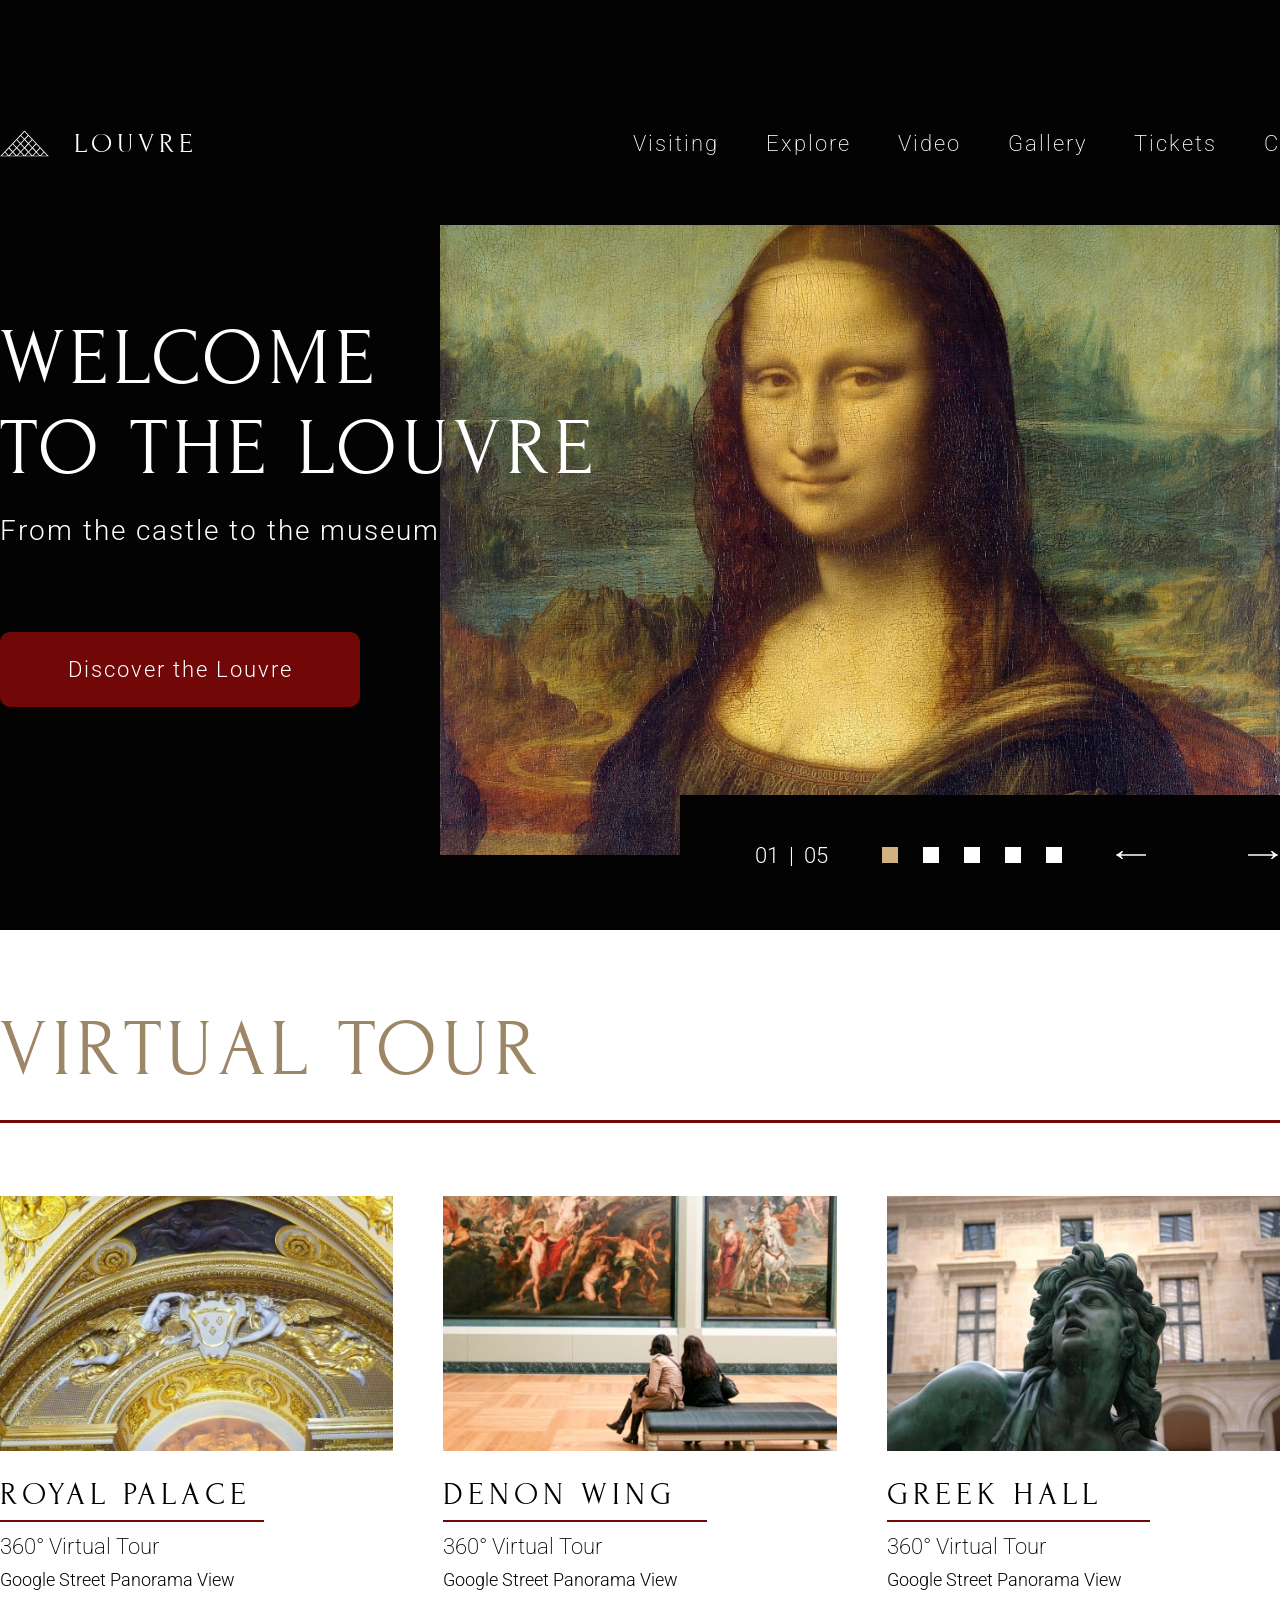
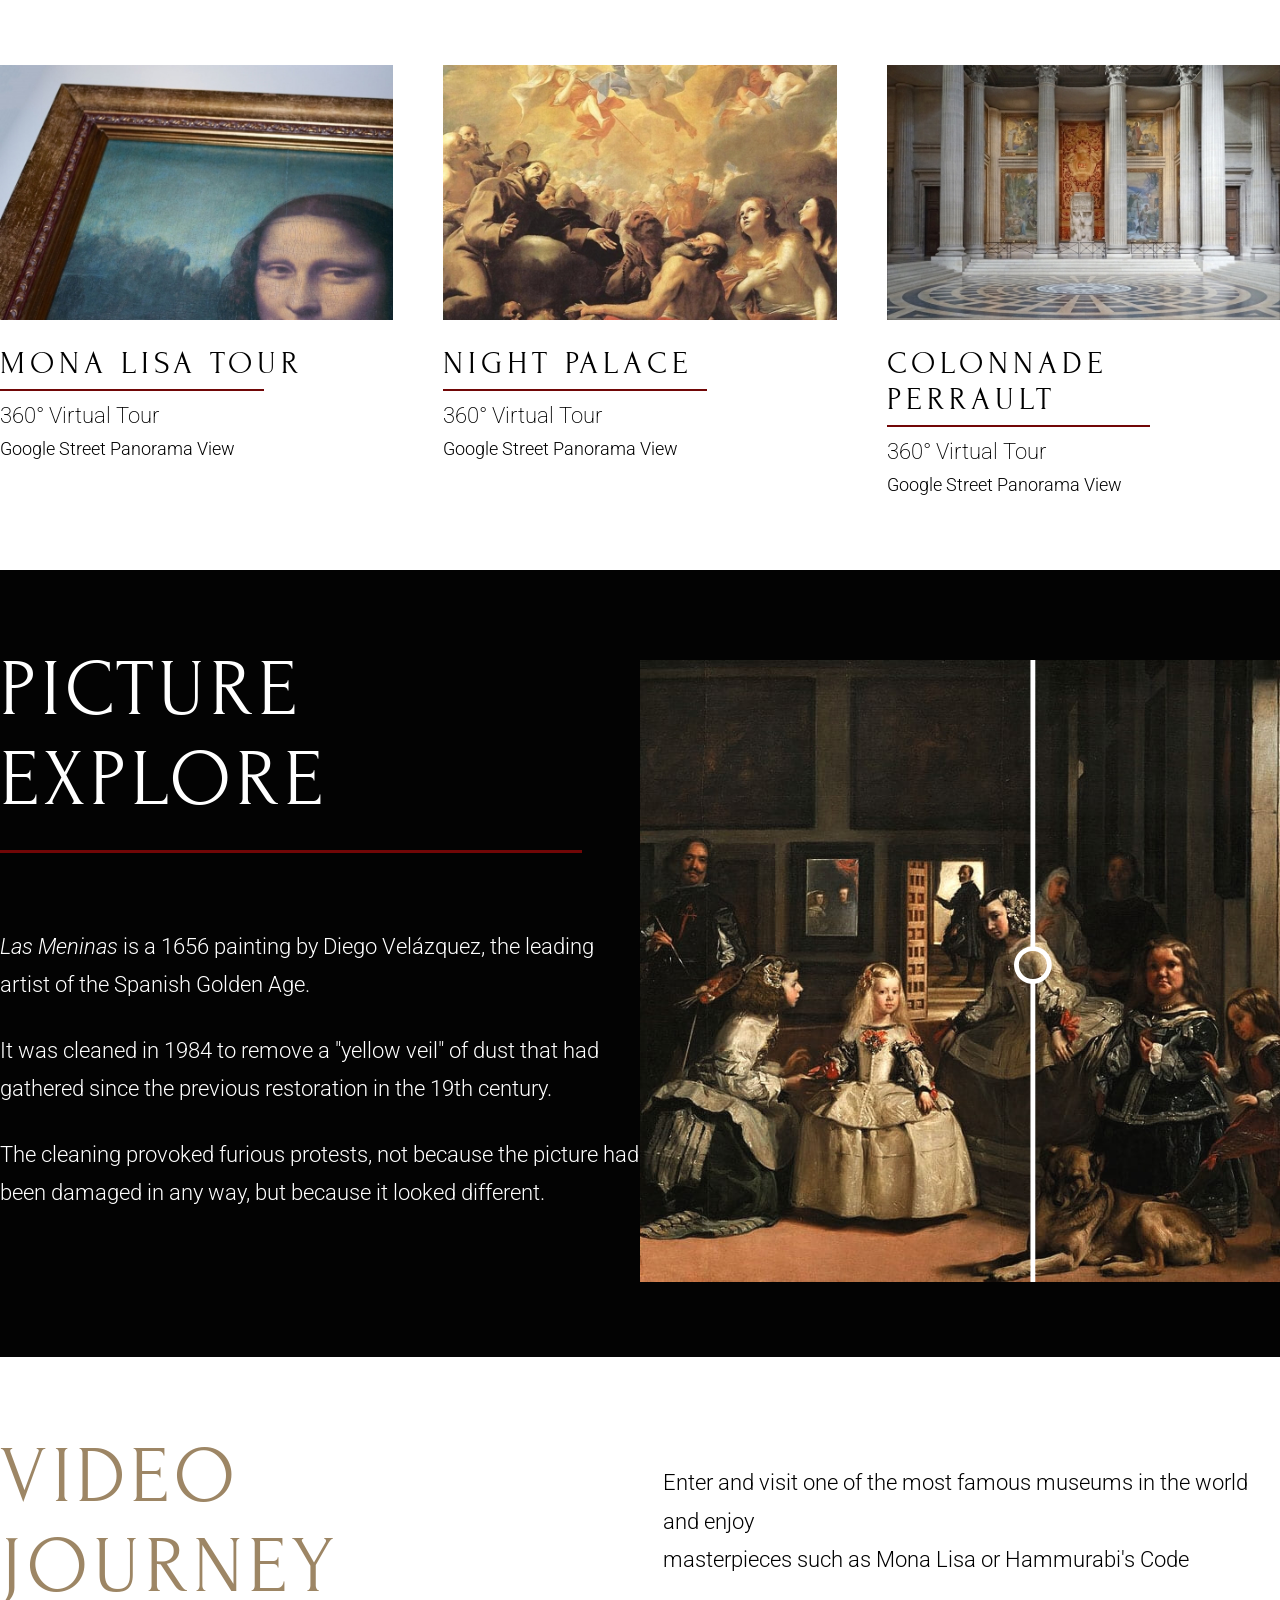
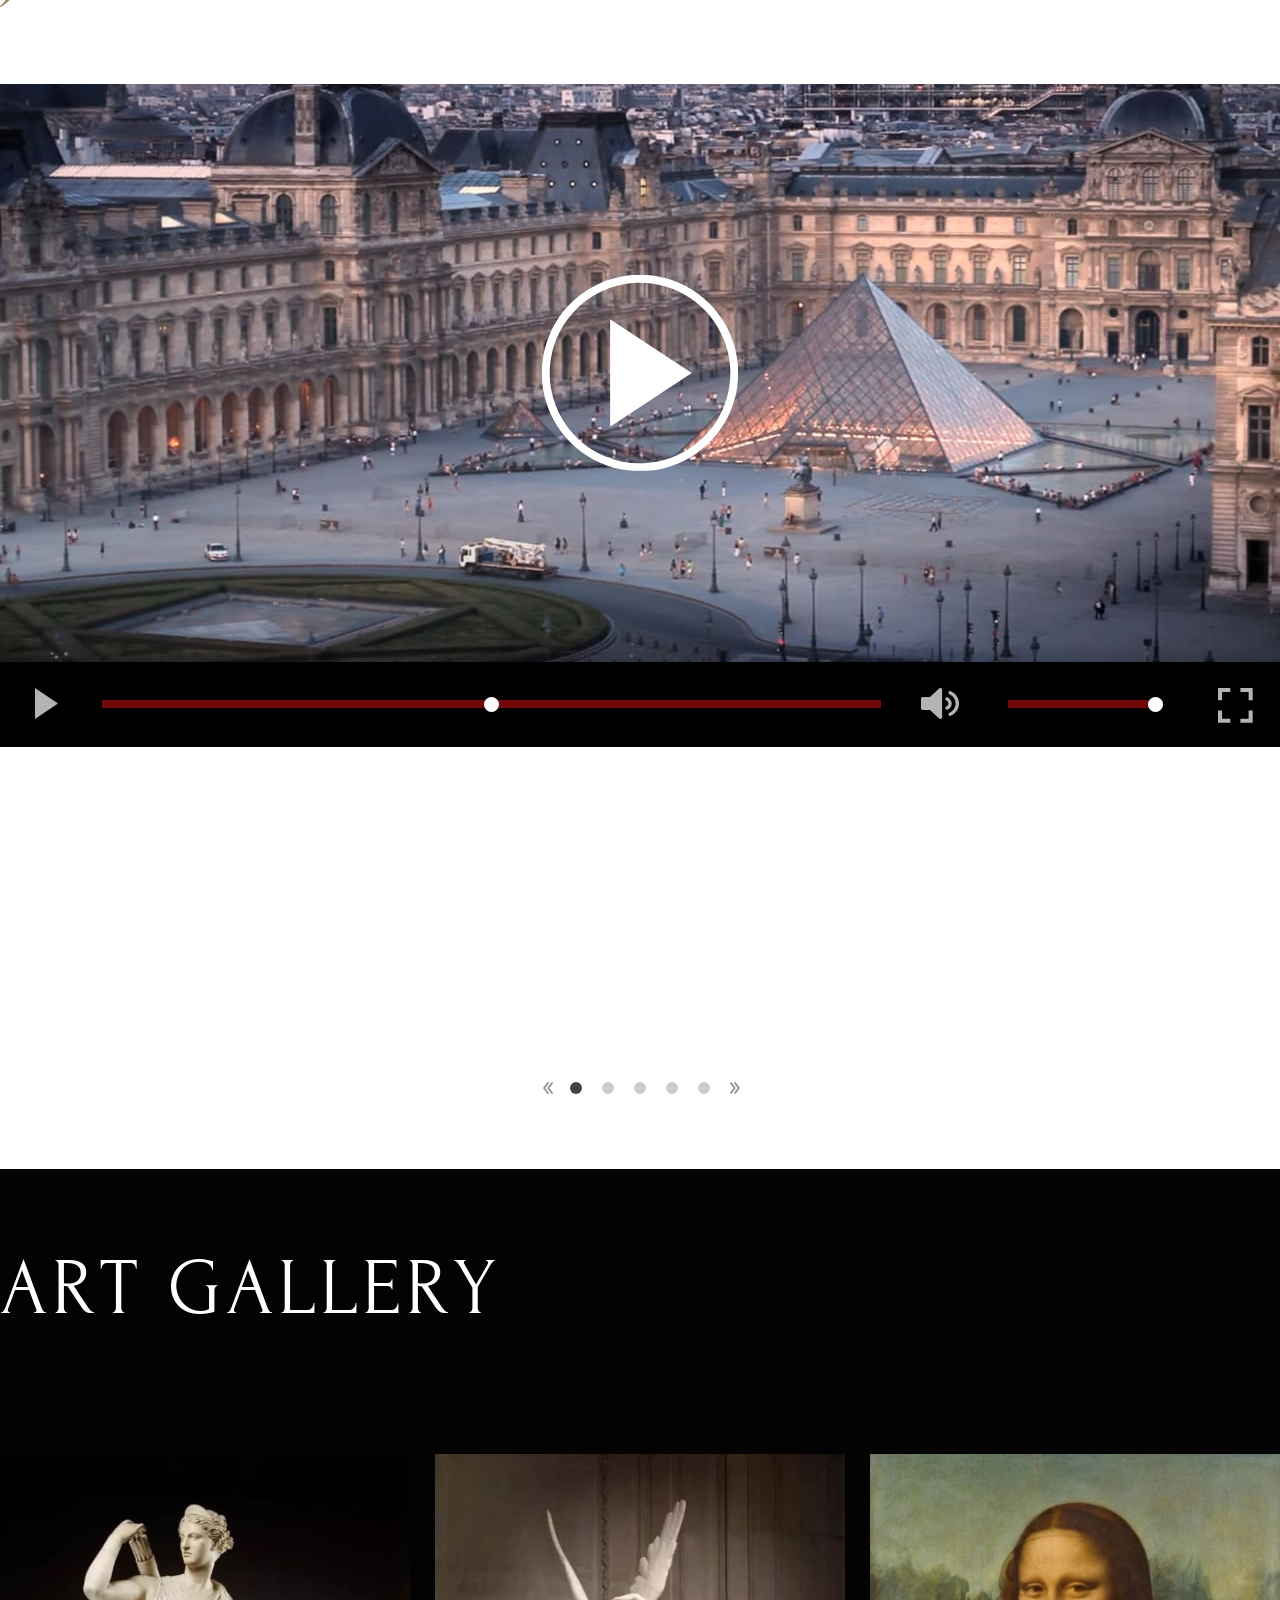
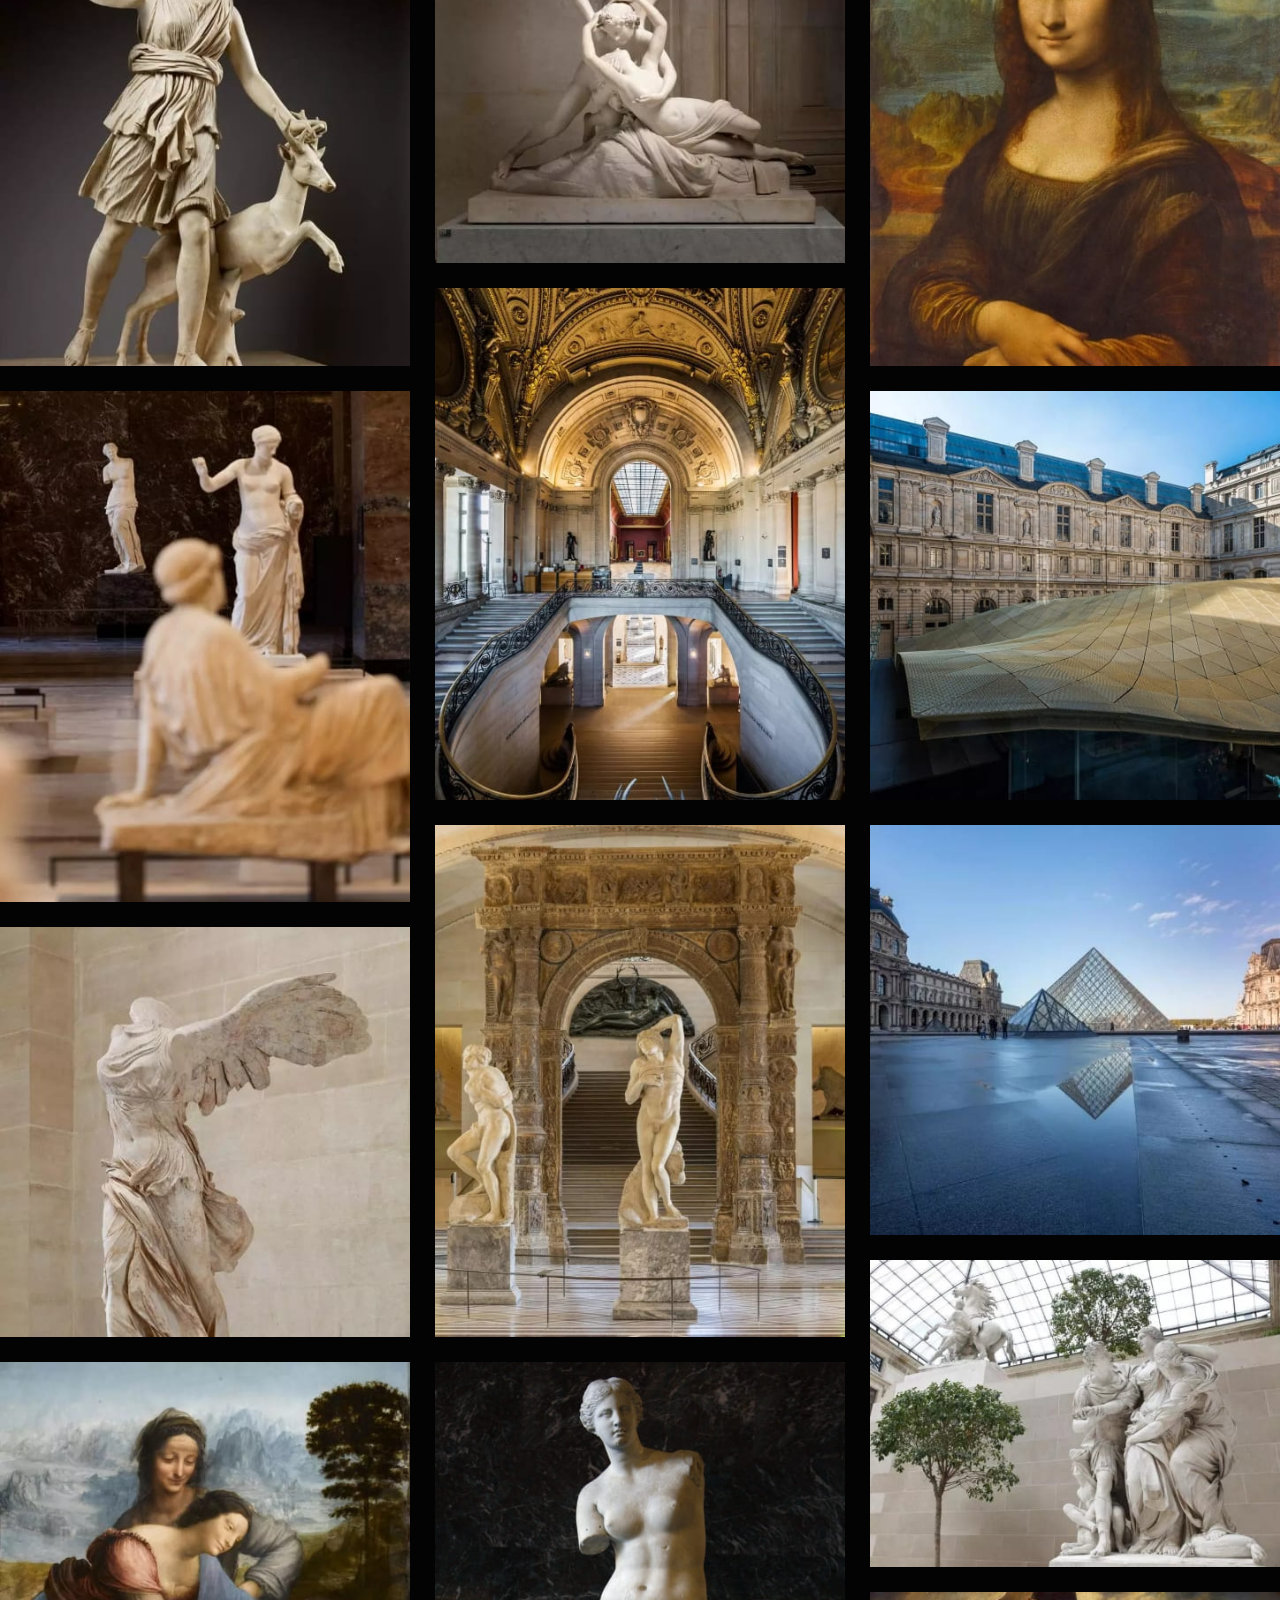
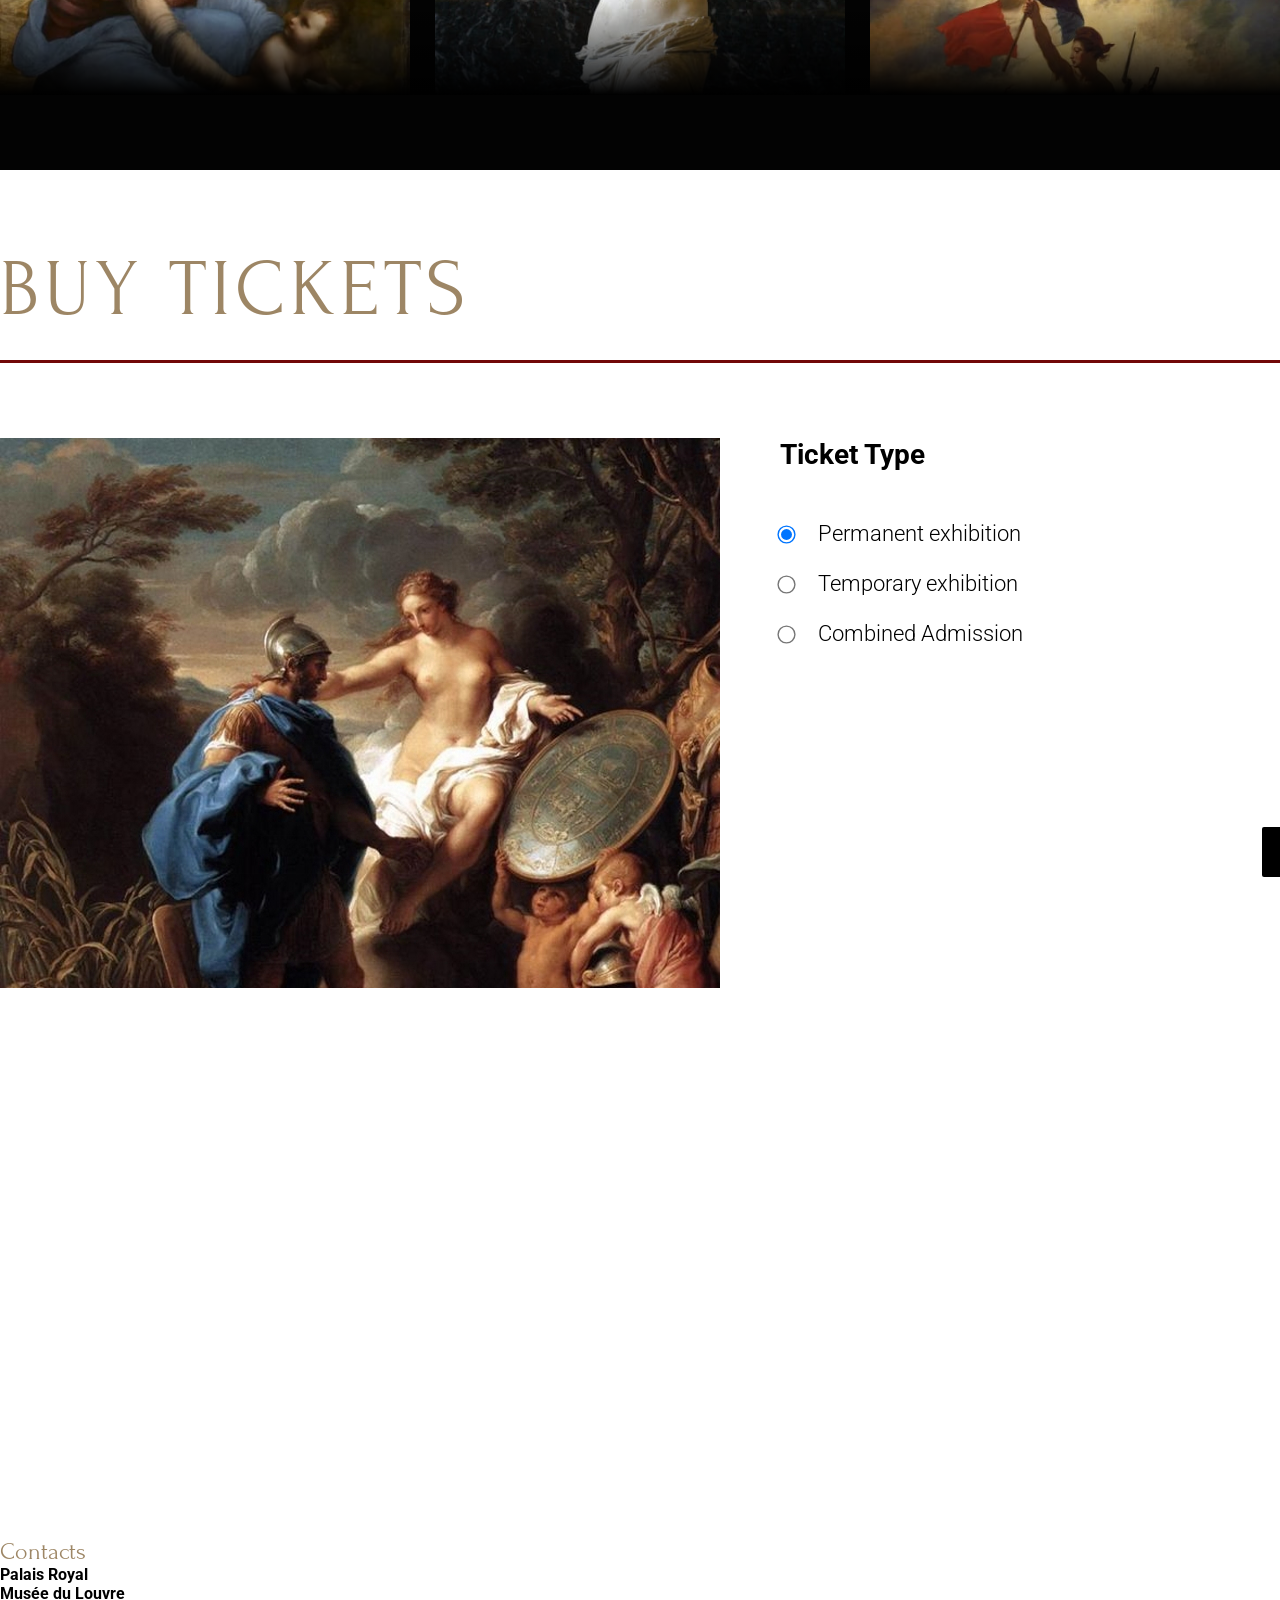
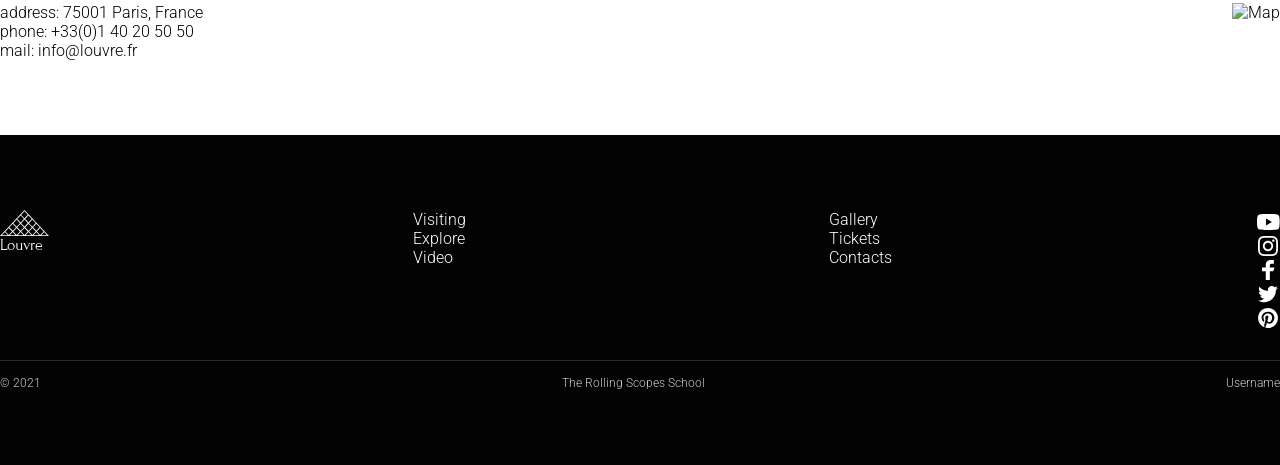
==== commit 5cf47898: "feat: add html for buy-tickets" ====
--- a/museum/index.html
+++ b/museum/index.html
@@ -409,12 +409,12 @@
                             <img src="assets/img/galery/galery9.jpg" alt="Art 2" class="art-gallery__image">
                             <img src="assets/img/galery/galery4.jpg" alt="Art 3" class="art-gallery__image">
                             <img src="assets/img/galery/galery6.jpg" alt="Art 4" class="art-gallery__image">
-                            <img src="assets/img/galery/galery8.jpg" alt="Art 5" class="art-gallery__image">
+                            <img src="assets/img/galery/galery13.jpg" alt="Art 5" class="art-gallery__image">
                             <img src="assets/img/galery/galery1.jpg" alt="Art 6" class="art-gallery__image">
                             <img src="assets/img/galery/galery8.jpg" alt="Art 7" class="art-gallery__image">
                             <img src="assets/img/galery/galery3.jpg" alt="Art 8" class="art-gallery__image">
                             <img src="assets/img/galery/galery5.jpg" alt="Art 9" class="art-gallery__image">
-                            <img src="assets/img/galery/galery6.jpg" alt="Art 10" class="art-gallery__image">
+                            <img src="assets/img/galery/galery14.jpg" alt="Art 10" class="art-gallery__image">
                             <img src="assets/img/galery/galery7.jpg" alt="Art 11" class="art-gallery__image">
                             <img src="assets/img/galery/galery10.jpg" alt="Art 12" class="art-gallery__image">
                             <img src="assets/img/galery/galery15.jpg" alt="Art 13" class="art-gallery__image">
@@ -439,60 +439,59 @@
 
                     <!-- ticket buy form -->
                     <form class="tickets__form">
-                        <fieldset class="tickets__fieldset">
-                            <legend class="tickets__fieldset-title">Ticket Type</legend>
-                            <label class="tickets__radio-label">
-                                <input type="radio" name="ticket-type" value="permanent" checked />
+                        <fieldset class="tickets__fieldset-type">
+                            <legend class="fieldset-type__title">Ticket Type</legend>
+                            <label class="fieldset-type__radio-label">
+                                <input class="radio-label__circle" type="radio" name="ticket-type" value="permanent"
+                                    checked>
                                 Permanent exhibition
                             </label>
-                            <label class="tickets__radio-label">
-                                <input type="radio" name="ticket-type" value="temporary" />
+                            <label class="fieldset-type__radio-label">
+                                <input class="radio-label__circle" type="radio" name="ticket-type" value="temporary">
                                 Temporary exhibition
                             </label>
-                            <label class="tickets__radio-label">
-                                <input type="radio" name="ticket-type" value="combined" />
+                            <label class="fieldset-type__radio-label">
+                                <input class="radio-label__circle" type="radio" name="ticket-type" value="combined">
                                 Combined Admission
                             </label>
                         </fieldset>
 
-                        <div class="tickets__form-group">
-                            <span class="tickets__label-title">Amount</span>
-                            <div class="tickets__amount-inputs">
-                                <div class="tickets__amount-group">
-                                    <label class="tickets__amount-label">Basic 18+</label>
-                                    <div class="tickets__counter">
-                                        <button type="button" class="tickets__counter-btn"
+                        <fieldset class="tickets__fieldset-amount">
+                            <legend class="fieldset-amount__title">Amount</legend>
+                            <div class="fieldset-amount__amount-inputs">
+                                <div class="fieldset-amount__amount-group">
+                                    <label class="fieldset-amount__amount-label">Basic 18+</label>
+                                    <div class="fieldset-amount__counter">
+                                        <button type="button" class="fieldset-amount__counter-btn"
                                             aria-label="Decrease">−</button>
-                                        <input type="number" class="tickets__input" min="0" value="1" />
-                                        <button type="button" class="tickets__counter-btn"
+                                        <input type="number" class="fieldset-amount__input" min="0" value="1" />
+                                        <button type="button" class="fieldset-amount__counter-btn"
                                             aria-label="Increase">+</button>
                                     </div>
                                 </div>
-                                <div class="tickets__amount-group">
-                                    <label class="tickets__amount-label">Senior 65+</label>
-                                    <div class="tickets__counter">
-                                        <button type="button" class="tickets__counter-btn"
+                                <div class="fieldset-amount__amount-group">
+                                    <label class="fieldset-amount__amount-label">Senior 65+</label>
+                                    <div class="fieldset-amount__counter">
+                                        <button type="button" class="fieldset-amount__counter-btn"
                                             aria-label="Decrease">−</button>
-                                        <input type="number" class="tickets__input" min="0" value="1" />
-                                        <button type="button" class="tickets__counter-btn"
+                                        <input type="number" class="fieldset-amount__input" min="0" value="1" />
+                                        <button type="button" class="fieldset-amount__counter-btn"
                                             aria-label="Increase">+</button>
                                     </div>
                                 </div>
                             </div>
-                        </div>
-
-                        <p class="tickets__total"><strong>Total €220</strong></p>
-
-                        <button type="submit" class="tickets__submit">Buy Now</button>
+                            <p class="fieldset-amount__total"><strong>Total €220</strong></p>
+                            <button type="submit" class="fieldset-amount__buy-btn">Buy Now</button>
+                        </fieldset>
                     </form>
                 </div>
 
-                <!-- picture gallery hall -->
-                <div class="tickets__gallery-hall">
-                    <img src="assets/img/parallax.jpg" alt="Gallery corridor" class="tickets__corridor-image" />
-                </div>
-            </div>
-        </section>
+            </div>
+        </section>
+
+
+        <div class="gallery-hall">
+        </div>
 
 
         <!-- CONTACTS -->
--- a/museum/css/style.css
+++ b/museum/css/style.css
@@ -627,7 +627,7 @@
 
 .art-gallery__grid {
   column-count: 3;
-  gap: 25px;
+  column-gap: 1.6rem;
   max-width: 100%;
 }
 
@@ -638,10 +638,141 @@
   break-inside: avoid;
 }
 
+.tickets__title {
+  font-size: 80px;
+  line-height: 90px;
+  /* 112.5% */
+  letter-spacing: 5px;
+  text-transform: uppercase;
+}
+.tickets__title::after {
+  content: "";
+  display: block;
+  width: 100%;
+  height: 3px;
+  background-color: #710707;
+  margin-top: 25px;
+  margin-bottom: 75px;
+}
+
 .tickets__content {
   display: flex;
+}
+
+.tickets__image-wrapper {
+  flex-shrink: 0;
+}
+
+.tickets__form {
+  gap: 264px;
+  margin-left: 60px;
+  align-items: flex-start;
+  display: flex;
+}
+
+.tickets__fieldset-type {
+  flex-shrink: 0;
+  border: none;
+  padding: 0;
+  display: flex;
+  flex-direction: column;
+  gap: 25px;
+}
+
+.fieldset-type__title {
+  font-size: 28px;
+  font-weight: 700;
+  line-height: normal;
+  margin-bottom: 50px;
+}
+
+.fieldset-type__radio-label {
+  font-size: 22px;
+  font-weight: 300;
+}
+.fieldset-type__radio-label .radio-label__circle {
+  margin-right: 20px;
+  transform: scale(1.4);
+}
+
+.tickets__fieldset-amount {
+  border: none;
+  display: flex;
+  flex-direction: column;
+  gap: 49px;
+}
+
+.fieldset-amount__title {
+  margin-left: 49px;
+  margin-bottom: 25px;
+  font-size: 28px;
+  font-weight: 700;
+  line-height: normal;
+}
+
+.fieldset-amount__amount-inputs {
+  font-size: 22px;
+  font-weight: 300;
+  display: flex;
+  flex-direction: column;
+  gap: 10px;
+}
+
+.fieldset-amount__amount-group {
+  display: flex;
+  flex-direction: column;
+  gap: 15px;
+}
+
+.fieldset-amount__counter {
+  display: flex;
+  align-items: center;
   justify-content: space-between;
-  align-items: center;
+  width: 150px;
+  height: 50px;
+  border: 3px solid #000;
+  padding: 0 10px;
+}
+
+.fieldset-amount__counter-btn {
+  font-size: 35px;
+}
+
+.fieldset-amount__input {
+  margin-left: 9px;
+  width: 23px;
+}
+
+.fieldset-amount__total {
+  display: flex;
+  flex-shrink: 0;
+  font-size: 28px;
+  font-weight: 700;
+  letter-spacing: 1.65px;
+}
+
+.fieldset-amount__buy-btn {
+  margin-left: -25px;
+  margin-top: 10px;
+  color: #FFF;
+  text-align: center;
+  font-size: 22px;
+  letter-spacing: 2px;
+  border-radius: 2px;
+  background: #000;
+  width: 175px;
+  height: 50px;
+  flex-shrink: 0;
+}
+
+.gallery-hall {
+  width: 100%;
+  height: 400px;
+  background: url(/museum/assets/img/parallax.jpg);
+  background-attachment: fixed;
+  background-position: center;
+  background-size: cover;
+  background-repeat: no-repeat;
 }
 
 .contacts__content {
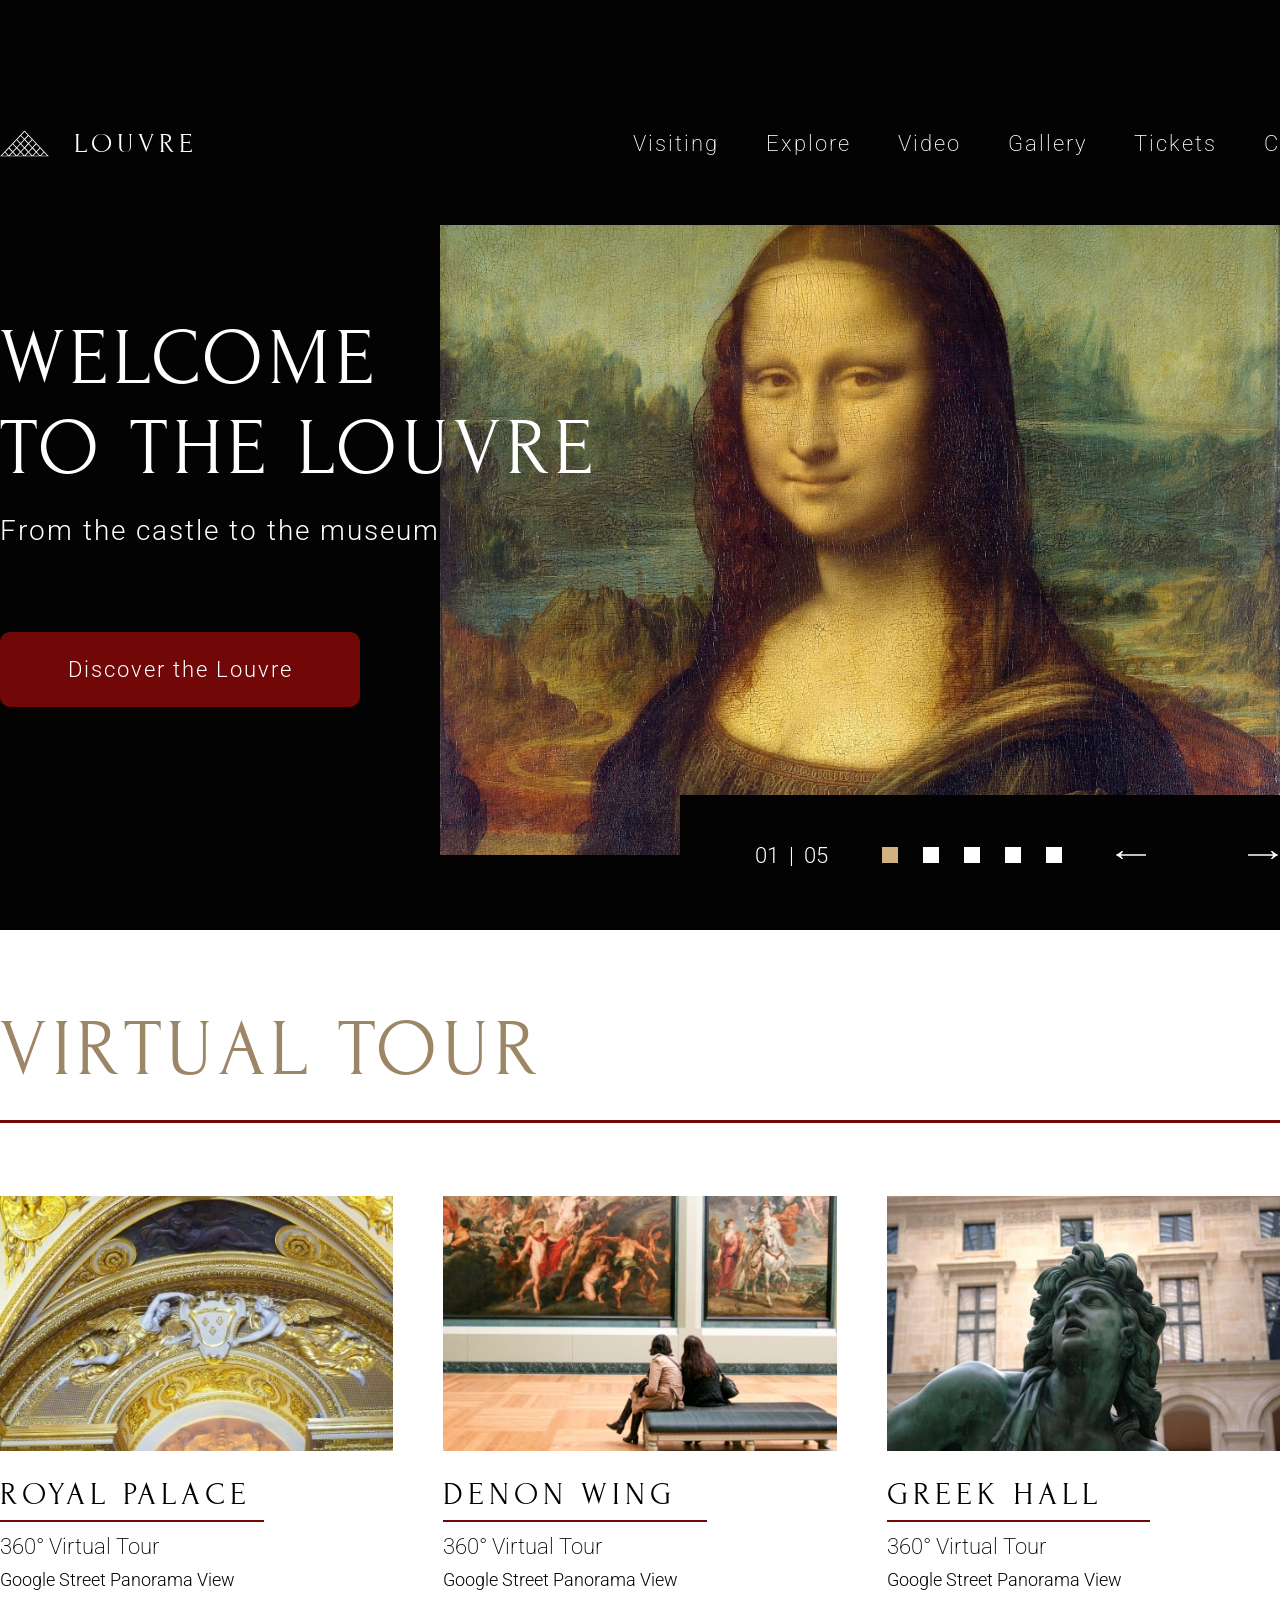
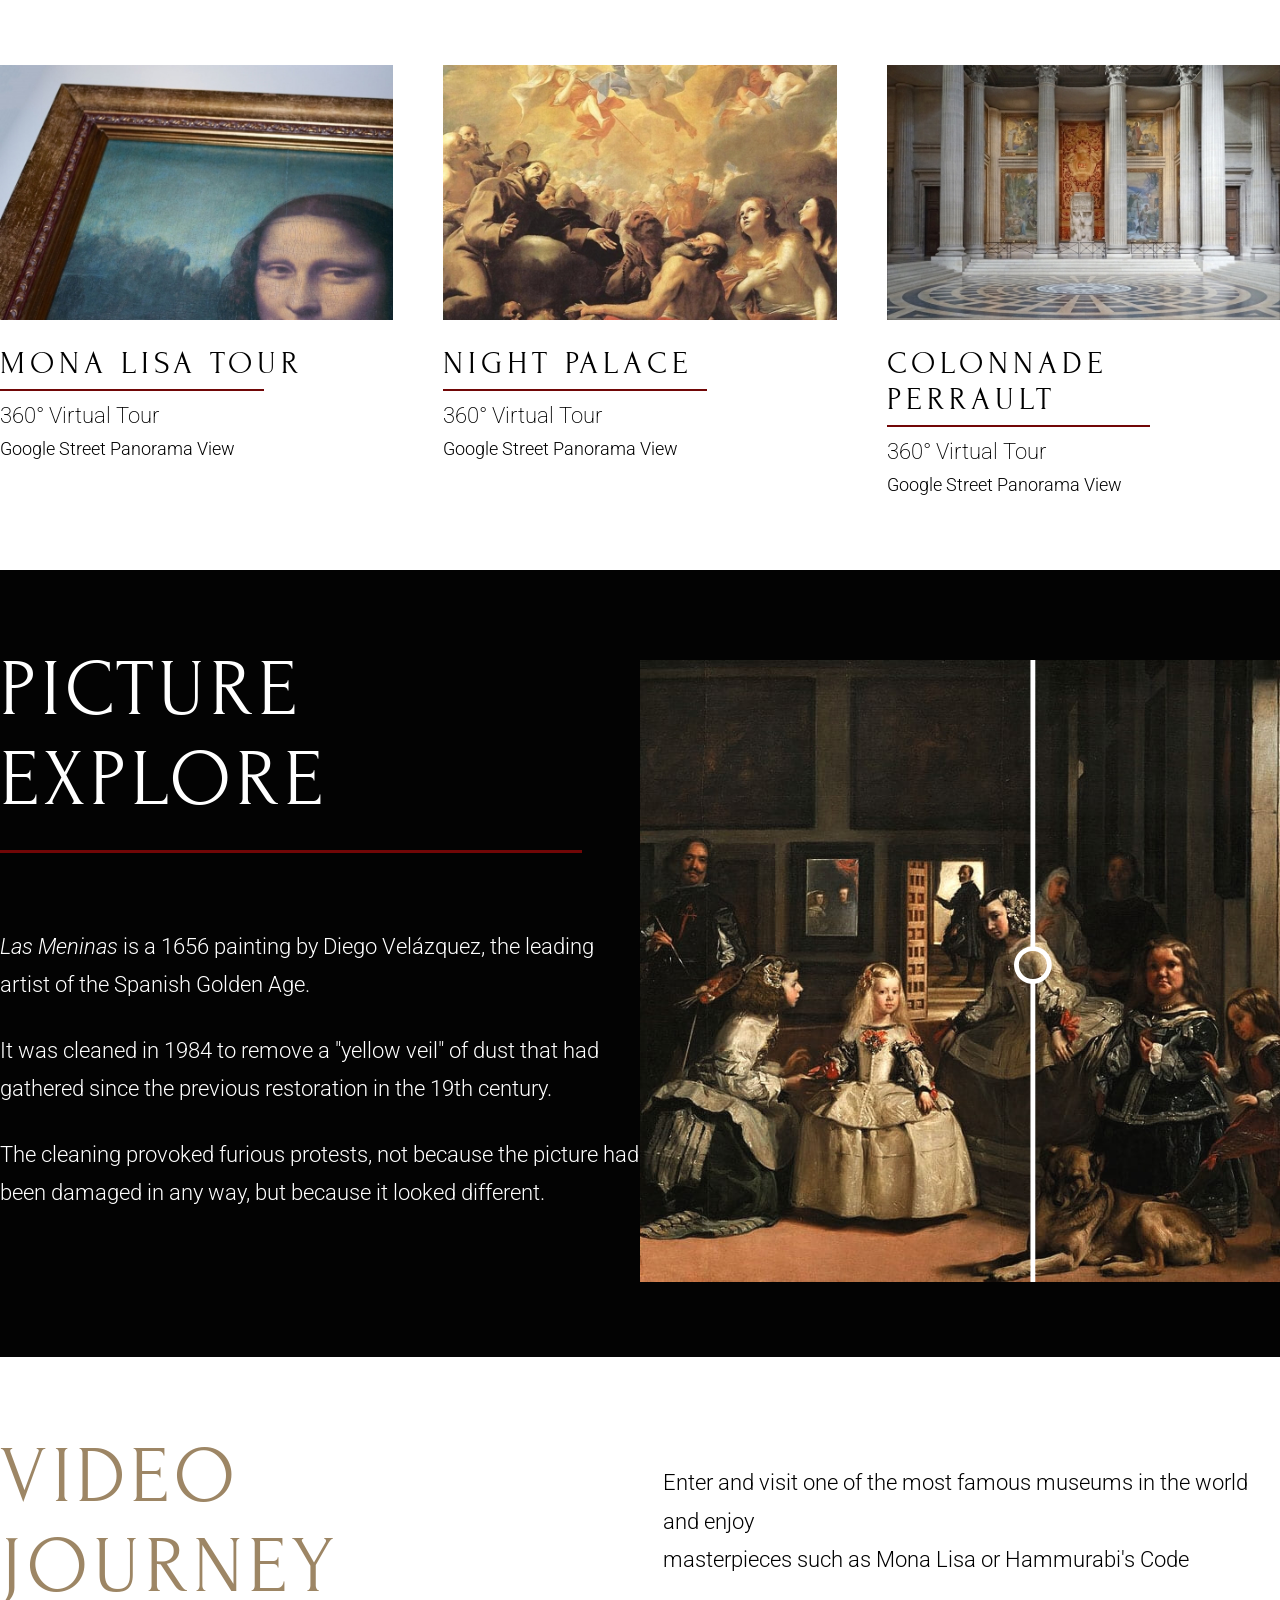
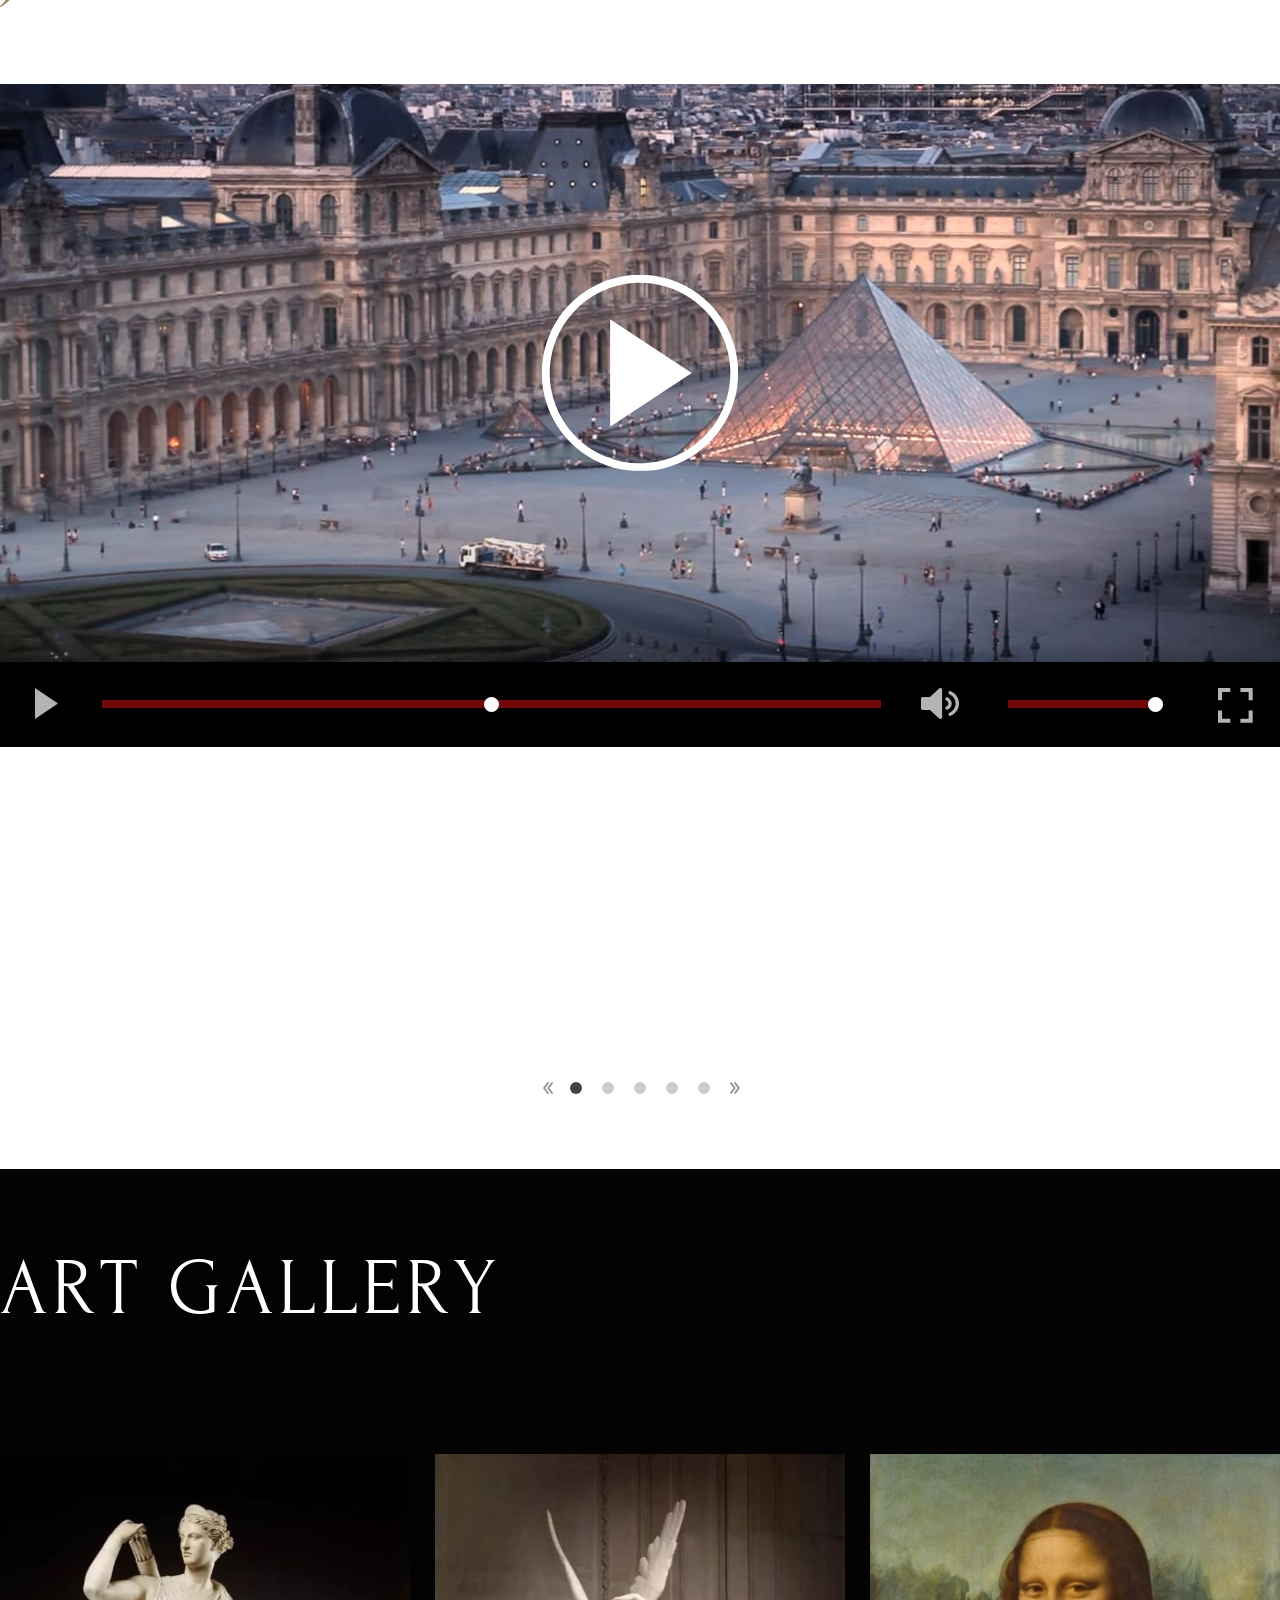
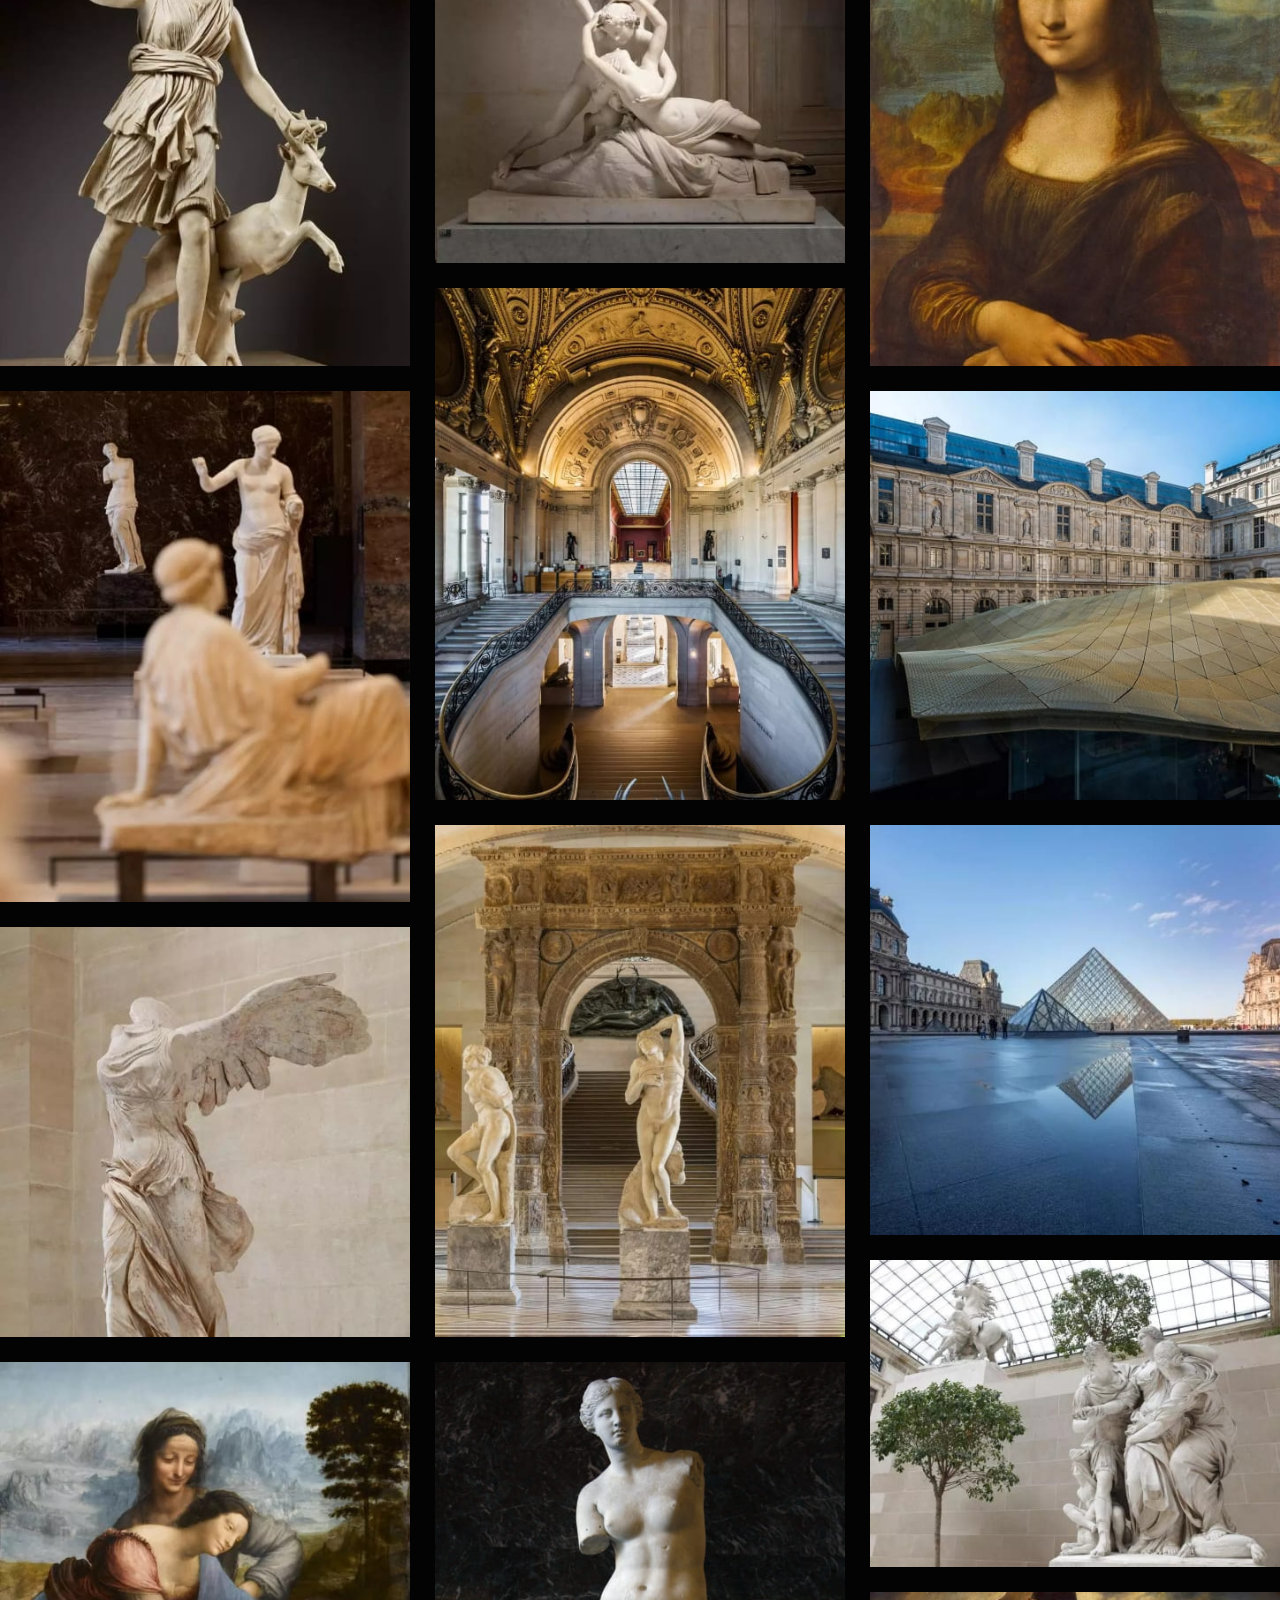
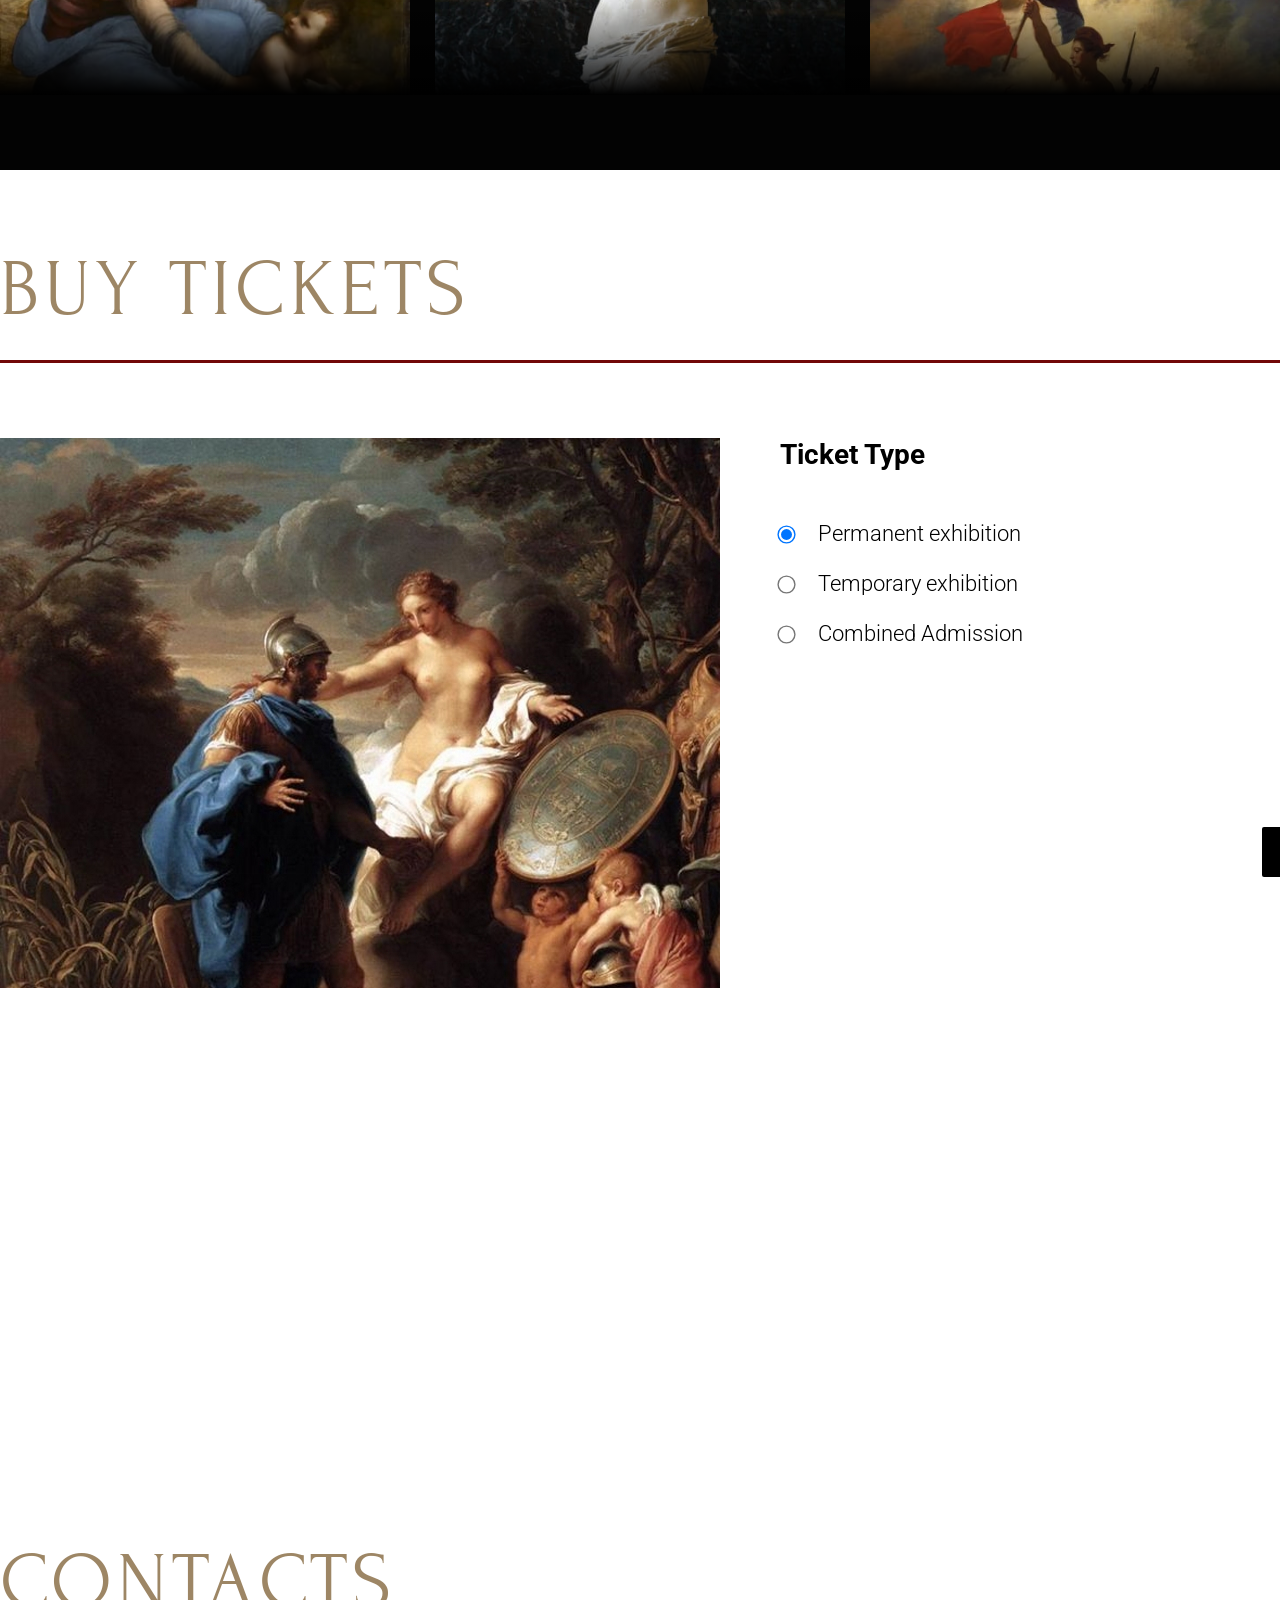
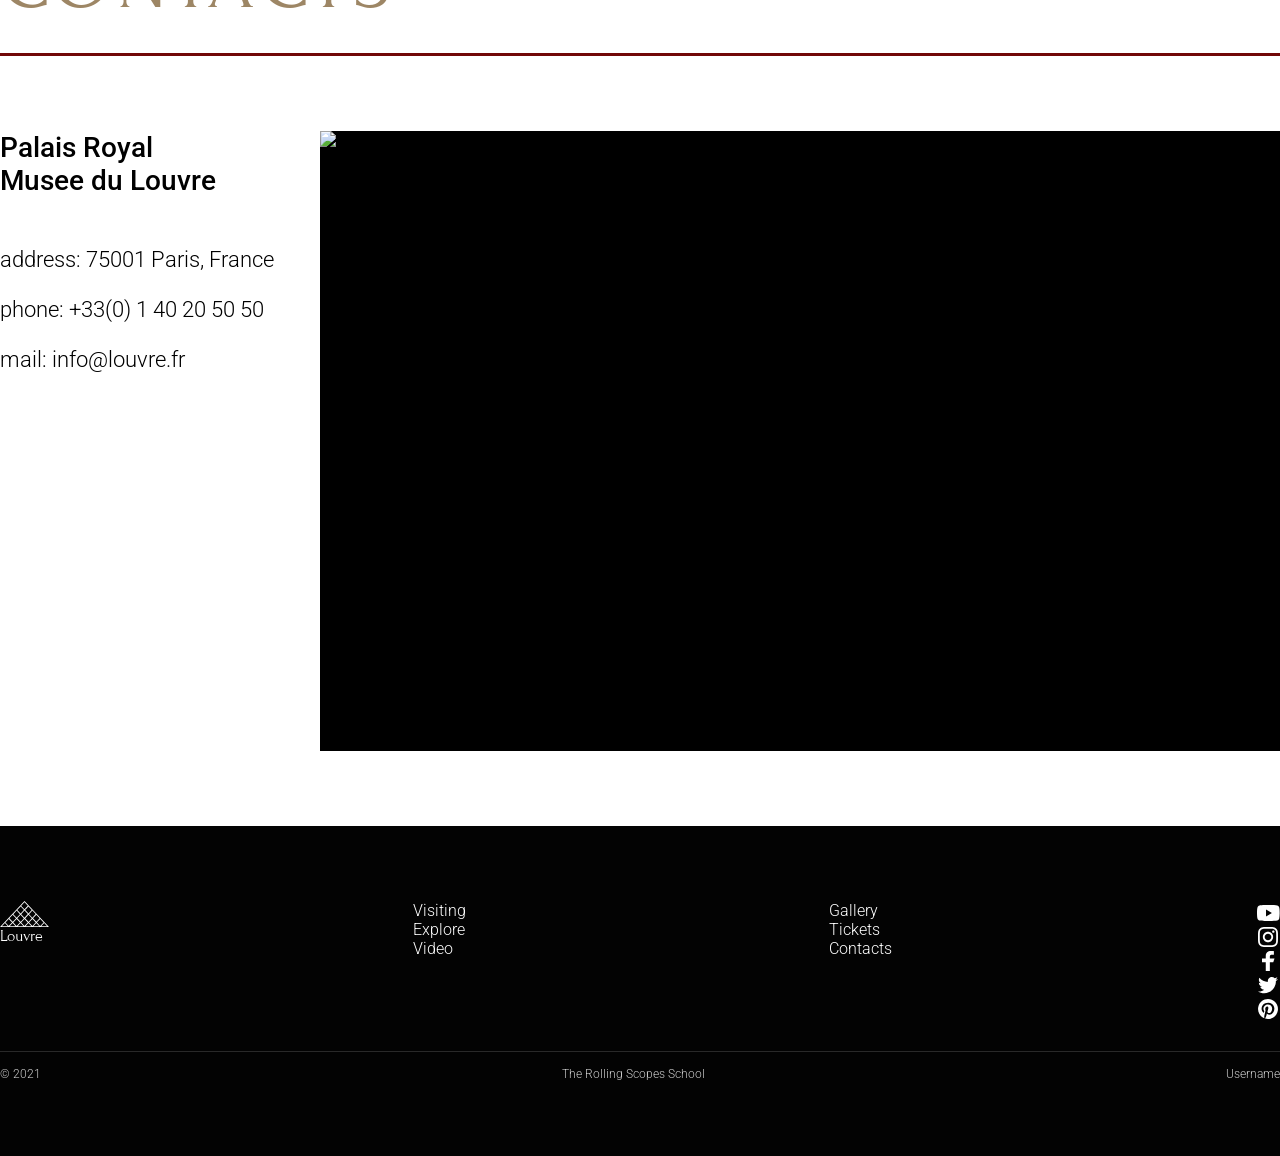
==== commit eae9eab8: "feat: add html contacts" ====
--- a/museum/index.html
+++ b/museum/index.html
@@ -500,15 +500,17 @@
                 <h2 class="contacts__title">Contacts</h2>
 
                 <div class="contacts__content">
-                    <div class="contacts__info">
-                        <p class="contacts__text">
-                            <strong>Palais Royal<br />
-                                Musée du Louvre</strong><br />
-                            address: 75001 Paris, France<br />
-                            phone: +33(0)1 40 20 50 50<br />
-                            mail: <a href="mailto:info@louvre.fr" class="contacts__email">info@louvre.fr</a>
-                        </p>
-                    </div>
+                    <div class="contacts__text">
+                        <p class="contacts__text__title">Palais Royal<br>Musee du Louvre</p>
+<div class="contacts__text__info">
+                            <p>address: 75001 Paris, France</p>
+                            <p>phone:<a href="tel:+33(0)1 40 20 50 50"> +33(0) 1 40 20 50 50</a></p>
+                            <p>mail:
+                                <a href="mailto:info@louvre.fr" class="contacts__email">info@louvre.fr</a>
+                            </p>
+</div>
+                    </div>
+
 
                     <div class="contacts__map-wrapper">
                         <img src="assets/img/map.jpg" alt="Map" class="contacts__map" />
--- a/museum/css/style.css
+++ b/museum/css/style.css
@@ -775,10 +775,47 @@
   background-repeat: no-repeat;
 }
 
+.contacts__title {
+  font-size: 80px;
+  line-height: 90px;
+  /* 112.5% */
+  letter-spacing: 5px;
+  text-transform: uppercase;
+}
+.contacts__title::after {
+  content: "";
+  display: block;
+  width: 100%;
+  height: 3px;
+  background-color: #710707;
+  margin-top: 25px;
+  margin-bottom: 75px;
+}
+
 .contacts__content {
   display: flex;
   justify-content: space-between;
-  align-items: center;
+}
+
+.contacts__text__title {
+  margin-bottom: 50px;
+  font-size: 28px;
+  font-weight: 500;
+}
+
+.contacts__text__info {
+  font-size: 22px;
+  display: flex;
+  flex-direction: column;
+  justify-content: space-between;
+  gap: 25px;
+}
+
+.contacts__map-wrapper {
+  width: 960px;
+  height: 620px;
+  flex-shrink: 0;
+  background-color: black;
 }
 
 .footer__top {
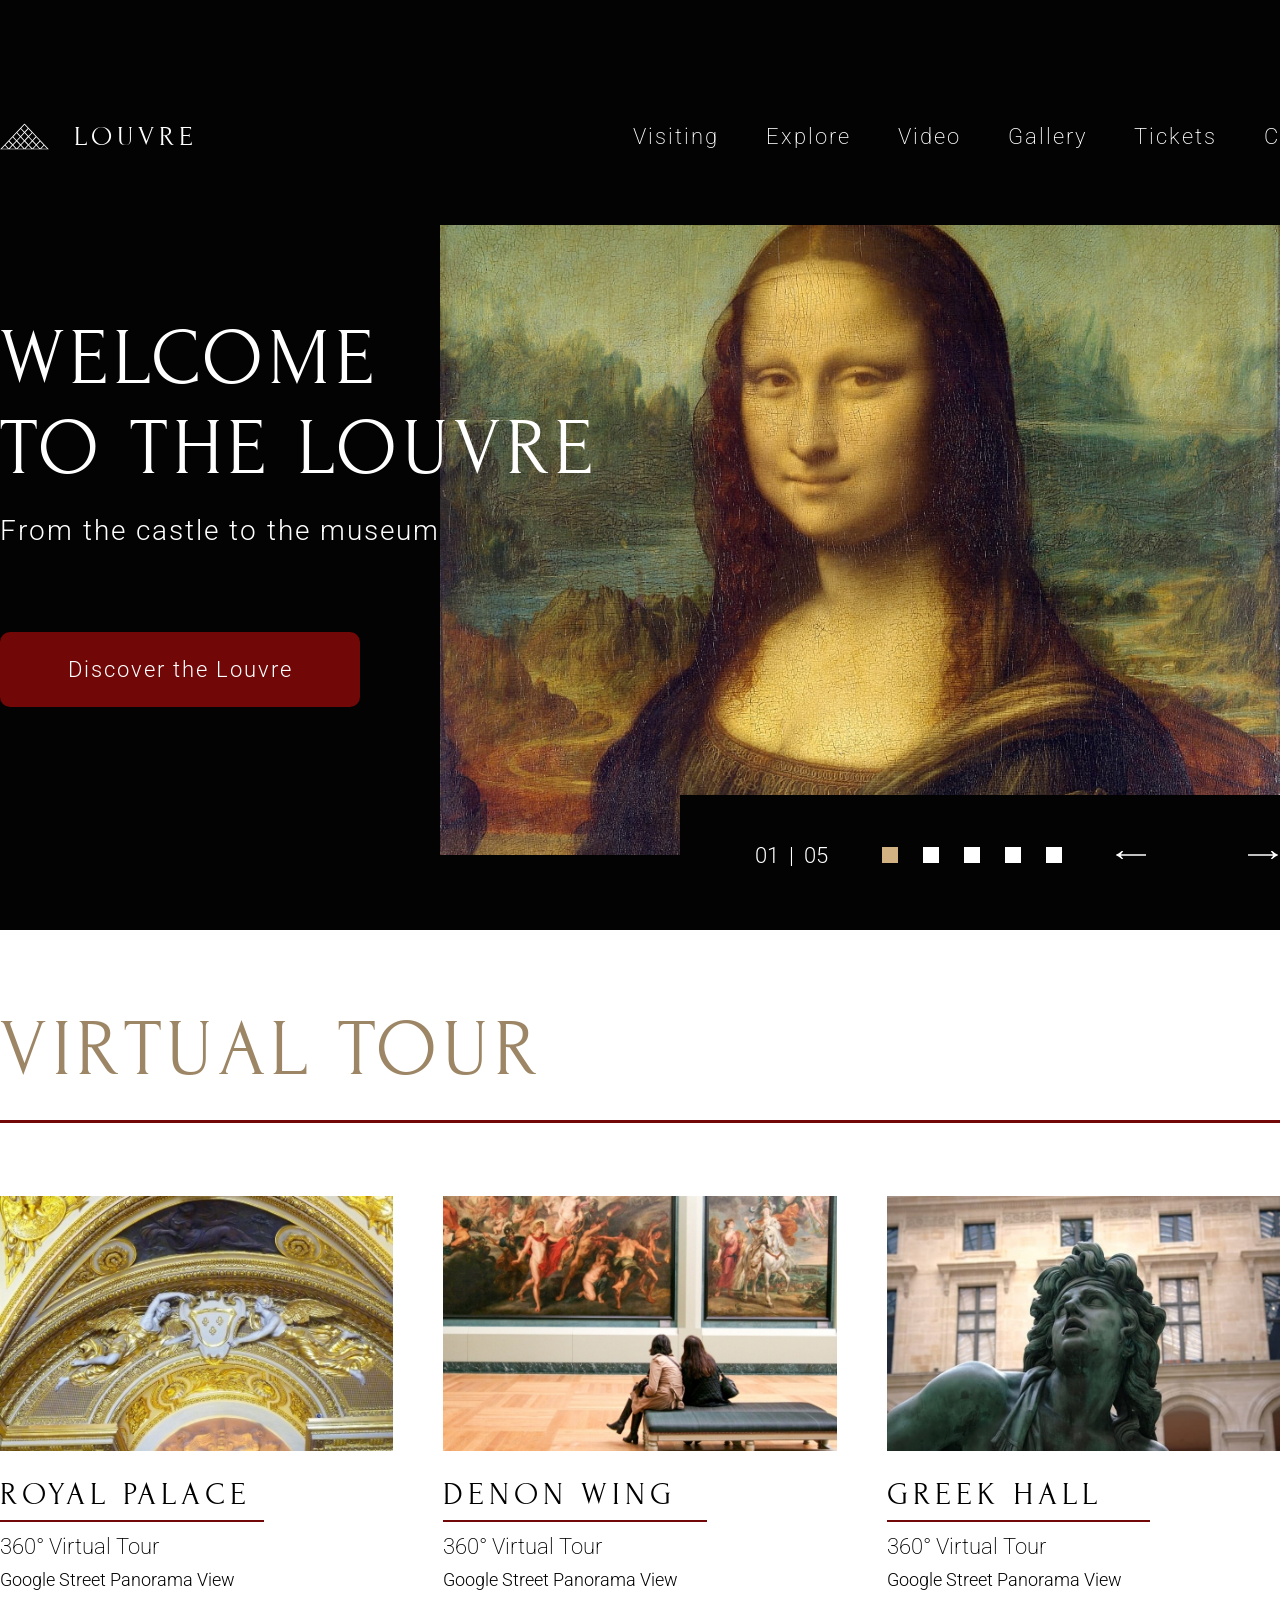
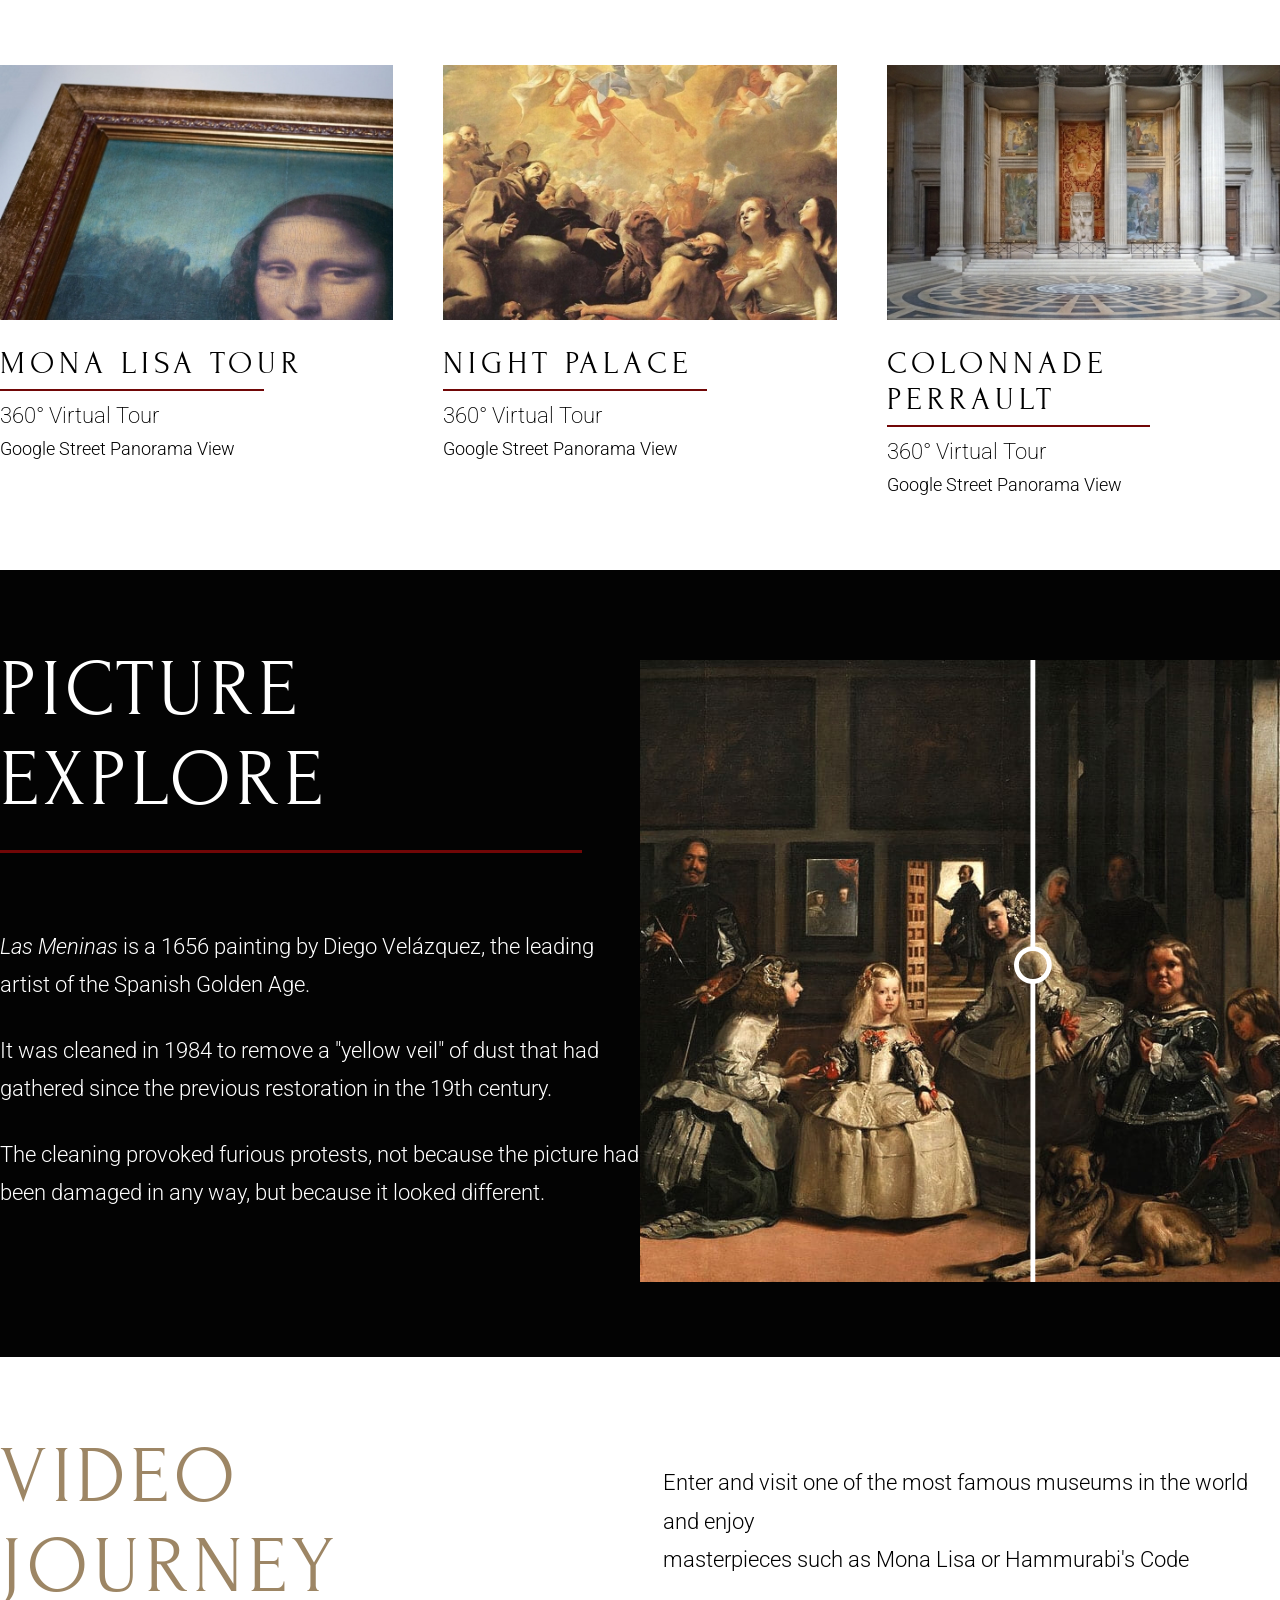
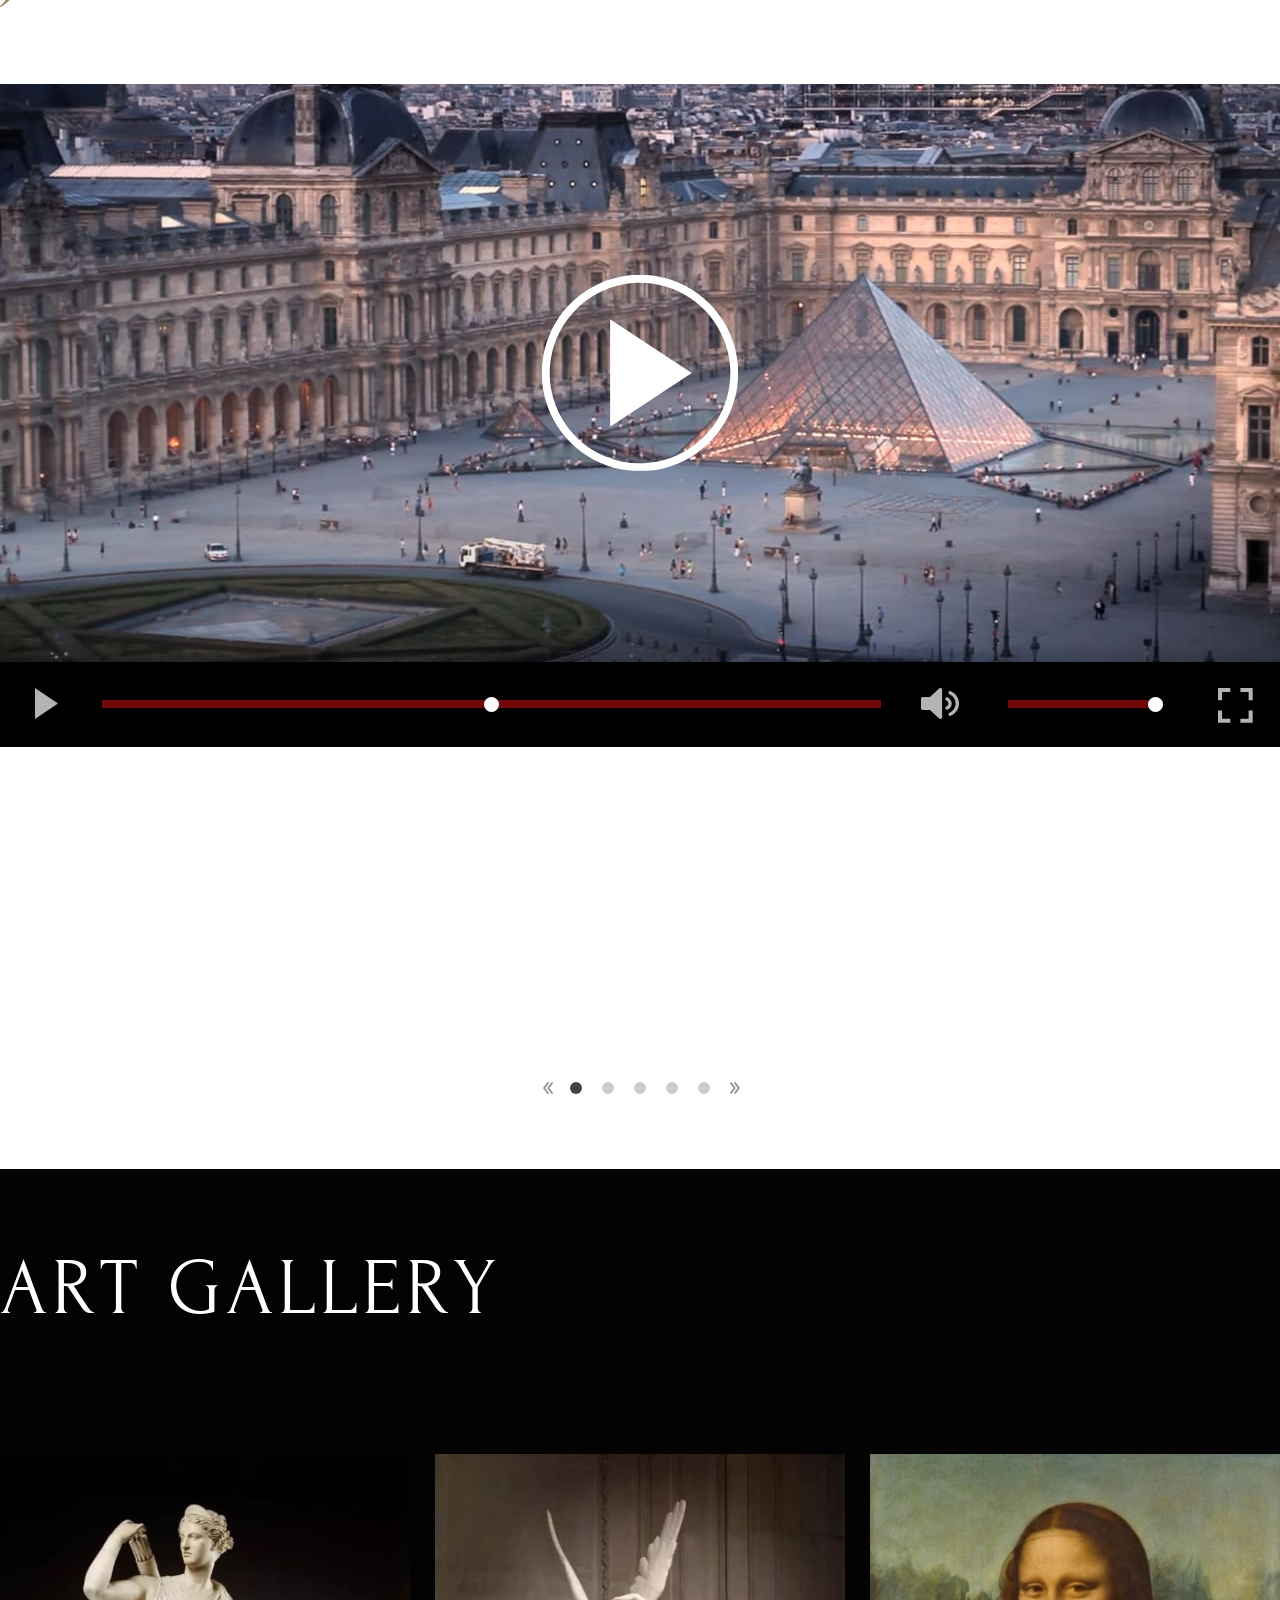
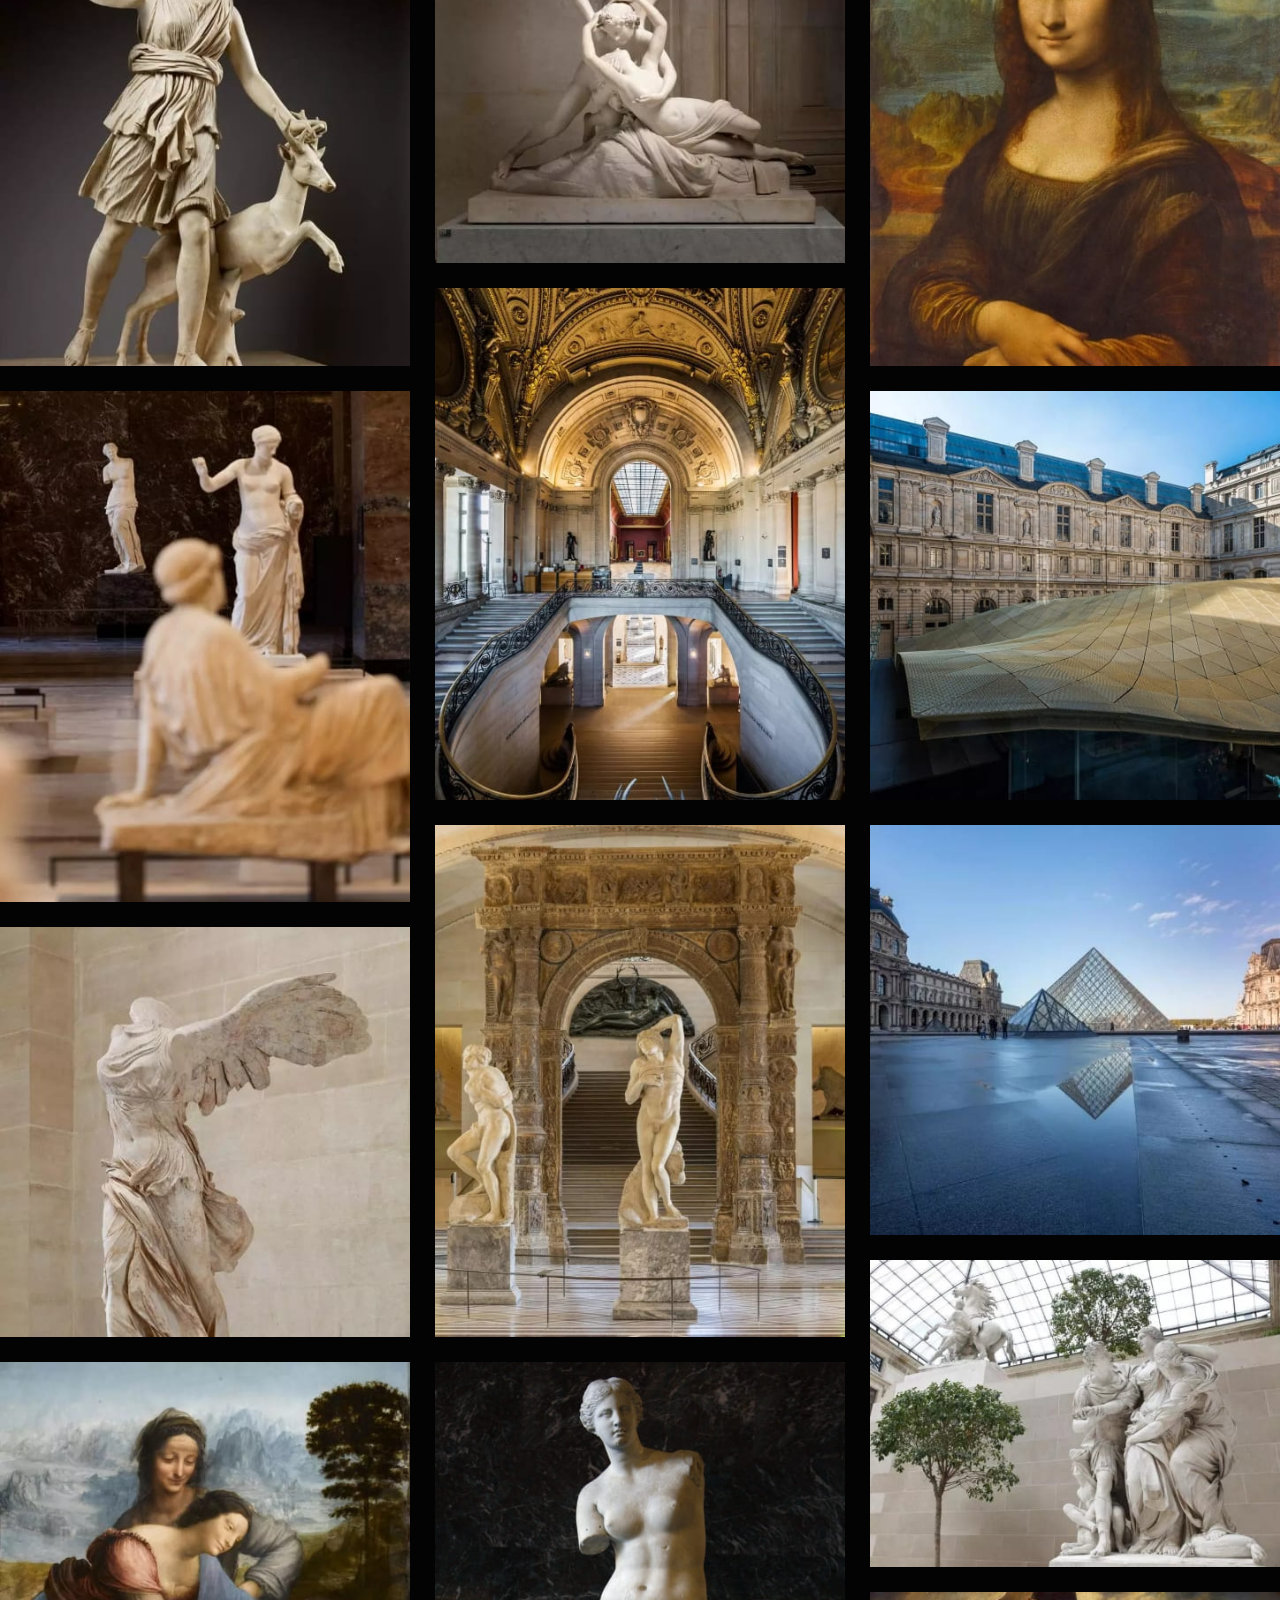
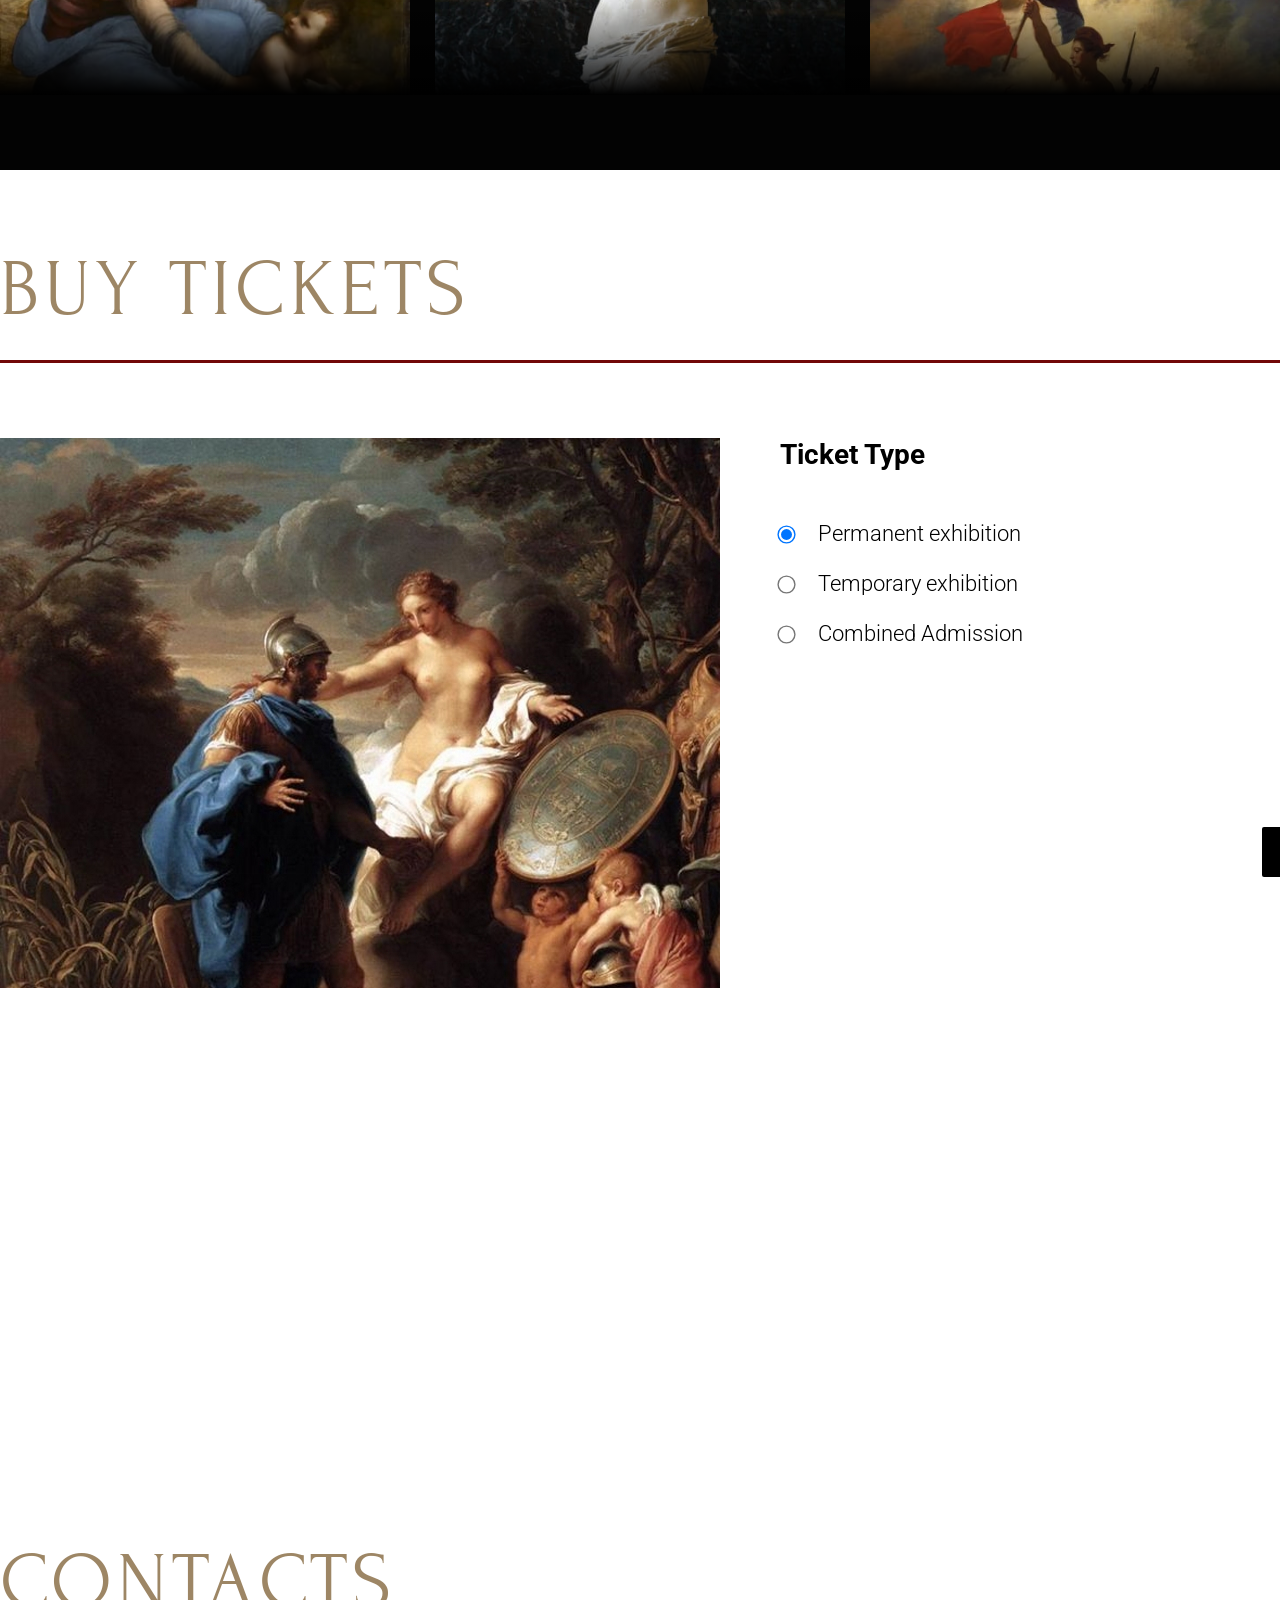
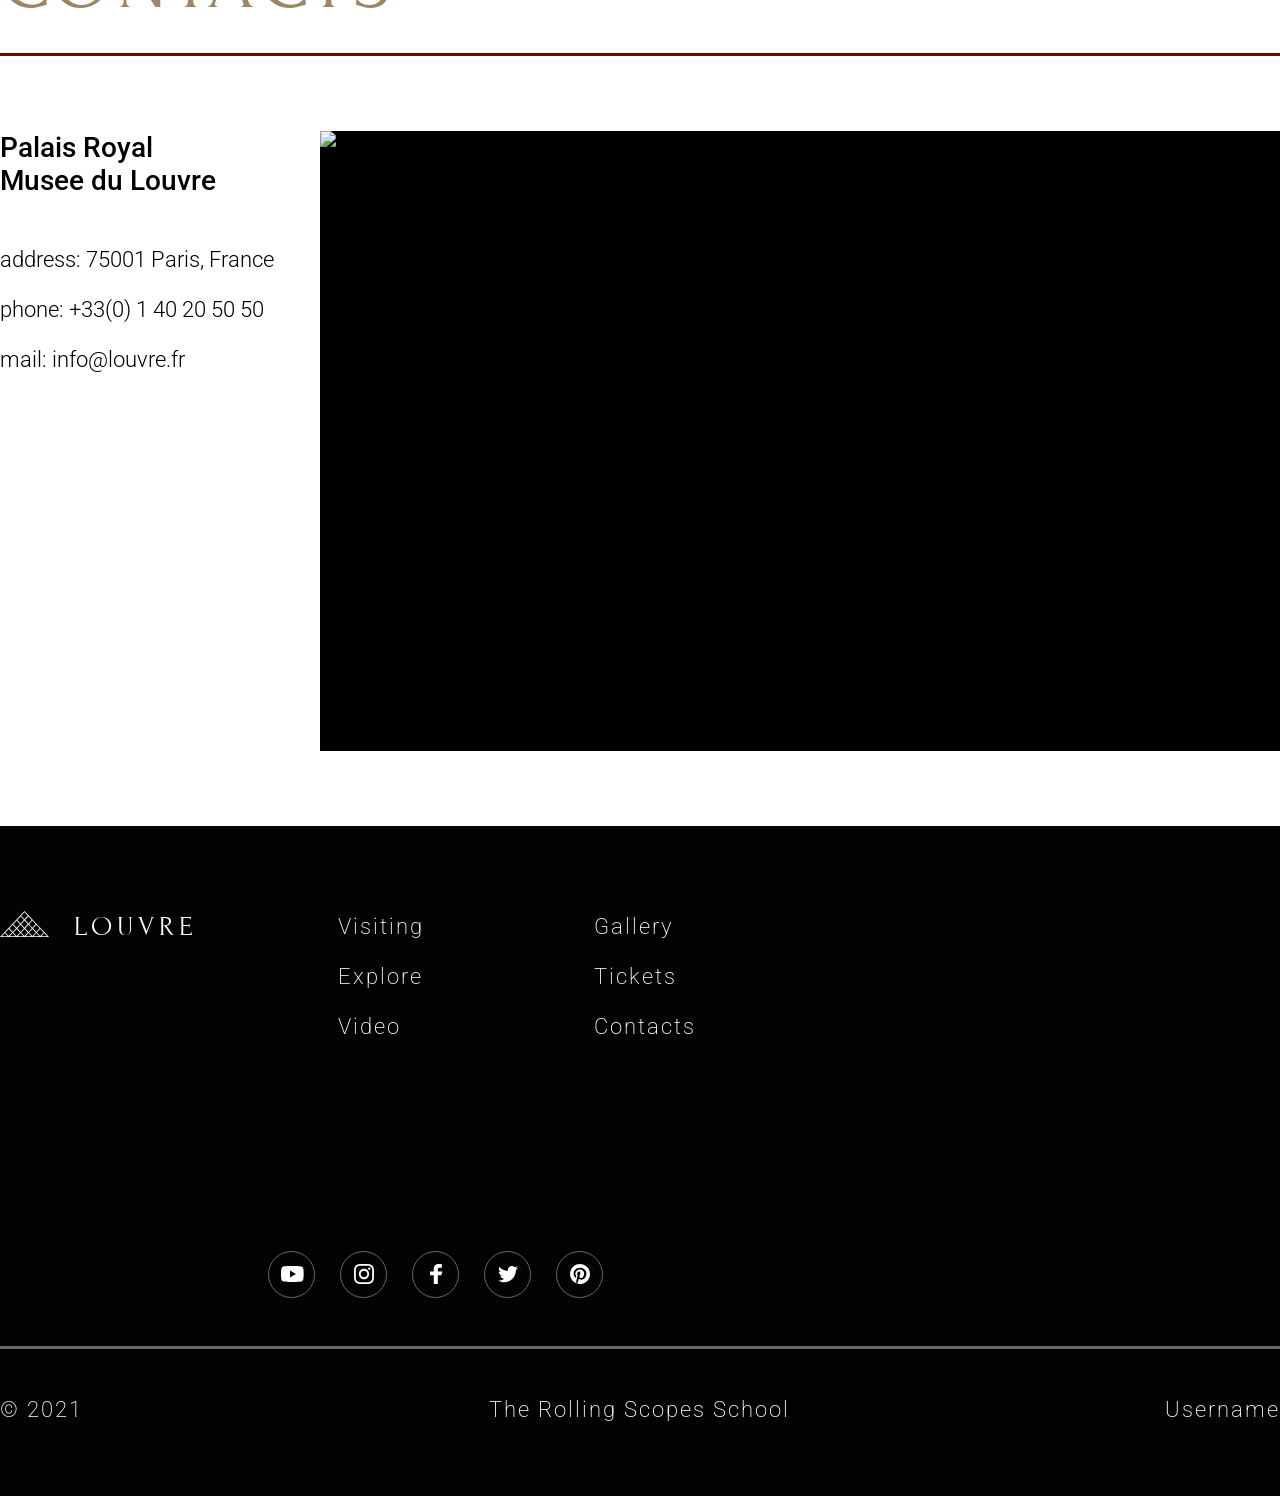
==== commit cbe518b1: "feat: add html for footer section" ====
--- a/museum/index.html
+++ b/museum/index.html
@@ -49,7 +49,6 @@
     </header>
 
     <main class="main">
-
         <!-- HERO -->
         <section class="section hero section--dark" id="hero">
             <div class="container hero__container">
@@ -108,8 +107,6 @@
                 </div>
             </div>
         </section>
-
-
         <!-- VIRTUAL TOUR -->
         <section class="section virtual-tour" id="virtual-tour">
             <div class="container virtual-tour__container">
@@ -191,9 +188,6 @@
                 </div>
             </div>
         </section>
-
-
-
         <!-- PICTURE EXPLORE -->
         <section class="section picture-explore section--dark" id="picture-explore">
             <div class="container picture-explore__container">
@@ -236,7 +230,6 @@
                 </div>
             </div>
         </section>
-
         <!-- VIDEO JOURNEY -->
         <section class="section video-journey" id="video-journey">
             <div class="container">
@@ -395,8 +388,6 @@
                 </div>
             </div>
         </section>
-
-
         <!-- ART GALLERY -->
         <section class="section gallery section--dark" id="art-gallery">
             <div class="container">
@@ -425,8 +416,6 @@
                 </div>
             </div>
         </section>
-
-
         <!-- BUY TICKETS -->
         <section class="section tickets" id="buy-tickets">
             <div class="container">
@@ -488,12 +477,9 @@
 
             </div>
         </section>
-
-
+        <!-- IMG -->
         <div class="gallery-hall">
         </div>
-
-
         <!-- CONTACTS -->
         <section class="section contacts" id="contacts">
             <div class="container">
@@ -502,13 +488,13 @@
                 <div class="contacts__content">
                     <div class="contacts__text">
                         <p class="contacts__text__title">Palais Royal<br>Musee du Louvre</p>
-<div class="contacts__text__info">
+                        <div class="contacts__text__info">
                             <p>address: 75001 Paris, France</p>
                             <p>phone:<a href="tel:+33(0)1 40 20 50 50"> +33(0) 1 40 20 50 50</a></p>
                             <p>mail:
                                 <a href="mailto:info@louvre.fr" class="contacts__email">info@louvre.fr</a>
                             </p>
-</div>
+                        </div>
                     </div>
 
 
@@ -518,56 +504,63 @@
                 </div>
             </div>
         </section>
-
     </main>
 
     <!-- FOOTER -->
     <footer class="section footer section--dark">
-        <div class="container">
+        <div class="container footer__container">
             <div class="footer__top">
 
                 <!-- logo -->
                 <a class="footer__logo" href="#hero">
-                    <img src="assets/svg/Frame.svg" alt="Louvre logo" class="header__logo-svg">
-                    <h4 class="footer__logo-title">Louvre</h4>
+                    <img src="assets/svg/Frame.svg" alt="Louvre logo" class="footer__logo__svg">
+                    <h4 class="footer__logo__title">Louvre</h4>
                 </a>
                 <nav class="footer__nav-one">
                     <!-- Left: 1 navigation column -->
-                    <ul class="footer__menu">
-                        <li class="footer__item"><a href="#virtual-tour" class="footer__link">Visiting</a></li>
-                        <li class="footer__item"><a href="#picture-explore" class="footer__link">Explore</a></li>
-                        <li class="footer__item"><a href="#video-journey" class="footer__link">Video</a></li>
+                    <ul class="footer__nav-wrapper">
+                        <li class="footer__nav-item"><a href="#virtual-tour" class="footer__nav-link">Visiting</a></li>
+                        <li class="footer__nav-item"><a href="#picture-explore" class="footer__nav-link">Explore</a></li>
+                        <li class="footer__nav-item"><a href="#video-journey" class="footer__nav-link">Video</a></li>
                     </ul>
                 </nav>
 
                 <!-- Center: 2 navigation column-->
                 <nav class="footer__nav-two">
-                    <ul class="footer__menu">
-                        <li class="footer__item"><a href="#art-gallery" class="footer__link">Gallery</a></li>
-                        <li class="footer__item"><a href="#buy-tickets" class="footer__link">Tickets</a></li>
-                        <li class="footer__item"><a href="#contacts" class="footer__link">Contacts</a></li>
+                    <ul class="footer__nav-wrapper">
+                        <li class="footer__nav-item"><a href="#art-gallery" class="footer__nav-link">Gallery</a></li>
+                        <li class="footer__nav-item"><a href="#buy-tickets" class="footer__nav-link">Tickets</a></li>
+                        <li class="footer__nav-item"><a href="#contacts" class="footer__nav-link">Contacts</a></li>
                     </ul>
                 </nav>
 
                 <!-- Right: social media icons -->
-                <div class="footer__social-media-icons">
-                    <ul>
-                        <li><a href="#" class="footer__social" aria-label="YouTube"><img src="assets/svg/Youtube.svg"
-                                    alt="YouTube" /></a></li>
-                        <li><a href="#" class="footer__social" aria-label="Instagram"><img
-                                    src="assets/svg/Instagram.svg" alt="Instagram" /></a></li>
-                        <li><a href="#" class="footer__social" aria-label="Facebook"><img src="assets/svg/Facebook.svg"
-                                    alt="Facebook" /></a></li>
-                        <li><a href="#" class="footer__social" aria-label="Twitter"><img src="assets/svg/Twitter.svg"
-                                    alt="Twitter" /></a></li>
-                        <li><a href="#" class="footer__social" aria-label="Pinterest"><img
-                                    src="assets/svg/Pinterest.svg" alt="Pinterest" /></a></li>
+                <div class="footer__social-media">
+                    <ul class="footer__social-media-icons">
+                        <li><a href="#" class="footer__social-ico" aria-label="YouTube">
+                            <img src="assets/svg/Youtube.svg" alt="YouTube">
+                                </a></li>
+                        <li><a href="#" class="footer__social-ico" aria-label="Instagram">
+                            <img src="assets/svg/Instagram.svg" alt="Instagram">
+                        </a></li>
+                        <li><a href="#" class="footer__social-ico" aria-label="Facebook">
+                            <img src="assets/svg/Facebook.svg"
+                                    alt="Facebook">
+                                </a></li>
+                        <li><a href="#" class="footer__social-ico" aria-label="Twitter"><img src="assets/svg/Twitter.svg"
+                                    alt="Twitter">
+                                </a></li>
+                        <li><a href="#" class="footer__social-ico" aria-label="Pinterest"><img
+                                    src="assets/svg/Pinterest.svg" alt="Pinterest">
+                                </a></li>
                     </ul>
                 </div>
             </div>
 
             <!-- Bottom line rsschool -->
+           
             <div class="footer__bottom">
+                 <div class="footer__line"></div>
                 <p class="footer__copy">&copy; 2021</p>
                 <p class="footer__school">The Rolling Scopes School</p>
                 <p class="footer__username">Username</p>
--- a/museum/css/style.css
+++ b/museum/css/style.css
@@ -93,7 +93,7 @@
   display: flex;
   gap: 490px;
   align-items: center;
-  padding-top: 40px;
+  padding-top: 33px;
 }
 
 .header__logo {
@@ -818,29 +818,89 @@
   background-color: black;
 }
 
+.footer__container {
+  padding-top: 10px;
+}
+
 .footer__top {
+  display: flex;
+  justify-content: flex-start;
+  flex-wrap: wrap;
+  align-items: center;
+  gap: 140px;
+  margin-bottom: 30px;
+}
+
+.footer__logo {
+  margin-bottom: 100px;
+  font-size: 28px;
+  letter-spacing: 5px;
+  text-transform: uppercase;
+  display: flex;
+  gap: 25px;
+  justify-content: space-between;
+}
+.footer__logo__svg {
+  margin-bottom: 5px;
+}
+
+.footer__nav-two {
+  margin-left: 30px;
+}
+
+.footer__nav-wrapper {
+  display: flex;
+  flex-direction: column;
+  gap: 25px;
+  font-size: 22px;
+  font-weight: 200;
+  letter-spacing: 2px;
+}
+
+.footer__social-media-icons {
+  display: flex;
+  gap: 25px;
+  margin-left: 268px;
+  margin-top: 69px;
+}
+
+.footer__social-ico {
+  display: inline-flex;
+  align-items: center;
+  justify-content: center;
+  width: 47px;
+  height: 47px;
+  border-radius: 50%;
+  border: 1px solid #666;
+  background-color: transparent;
+}
+
+.footer__social-ico img {
+  width: 24px;
+  height: 24px;
+}
+
+.footer__bottom {
+  font-size: 22px;
+  font-weight: 200;
+  line-height: 22px;
+  letter-spacing: 2px;
   display: flex;
   justify-content: space-between;
   flex-wrap: wrap;
-  align-items: flex-start;
-  gap: 20px;
-  margin-bottom: 30px;
-}
-
-.footer__nav-one {
-  display: flex;
-  flex-direction: column;
-  gap: 8px;
-}
-
-.footer__bottom {
-  display: flex;
-  justify-content: space-between;
-  flex-wrap: wrap;
-  border-top: 1px solid #333;
-  padding-top: 15px;
-  font-size: 12px;
-  opacity: 0.8;
+  padding-top: 18px;
+}
+.footer__bottom .footer__line {
+  width: 100vw;
+  margin-bottom: 50px;
+  background-color: #666666;
+  height: 3px;
+  width: 1000%;
+  padding: 0;
+}
+
+.footer__school {
+  margin-left: 30px;
 }
 
 /*# sourceMappingURL=style.css.map */
